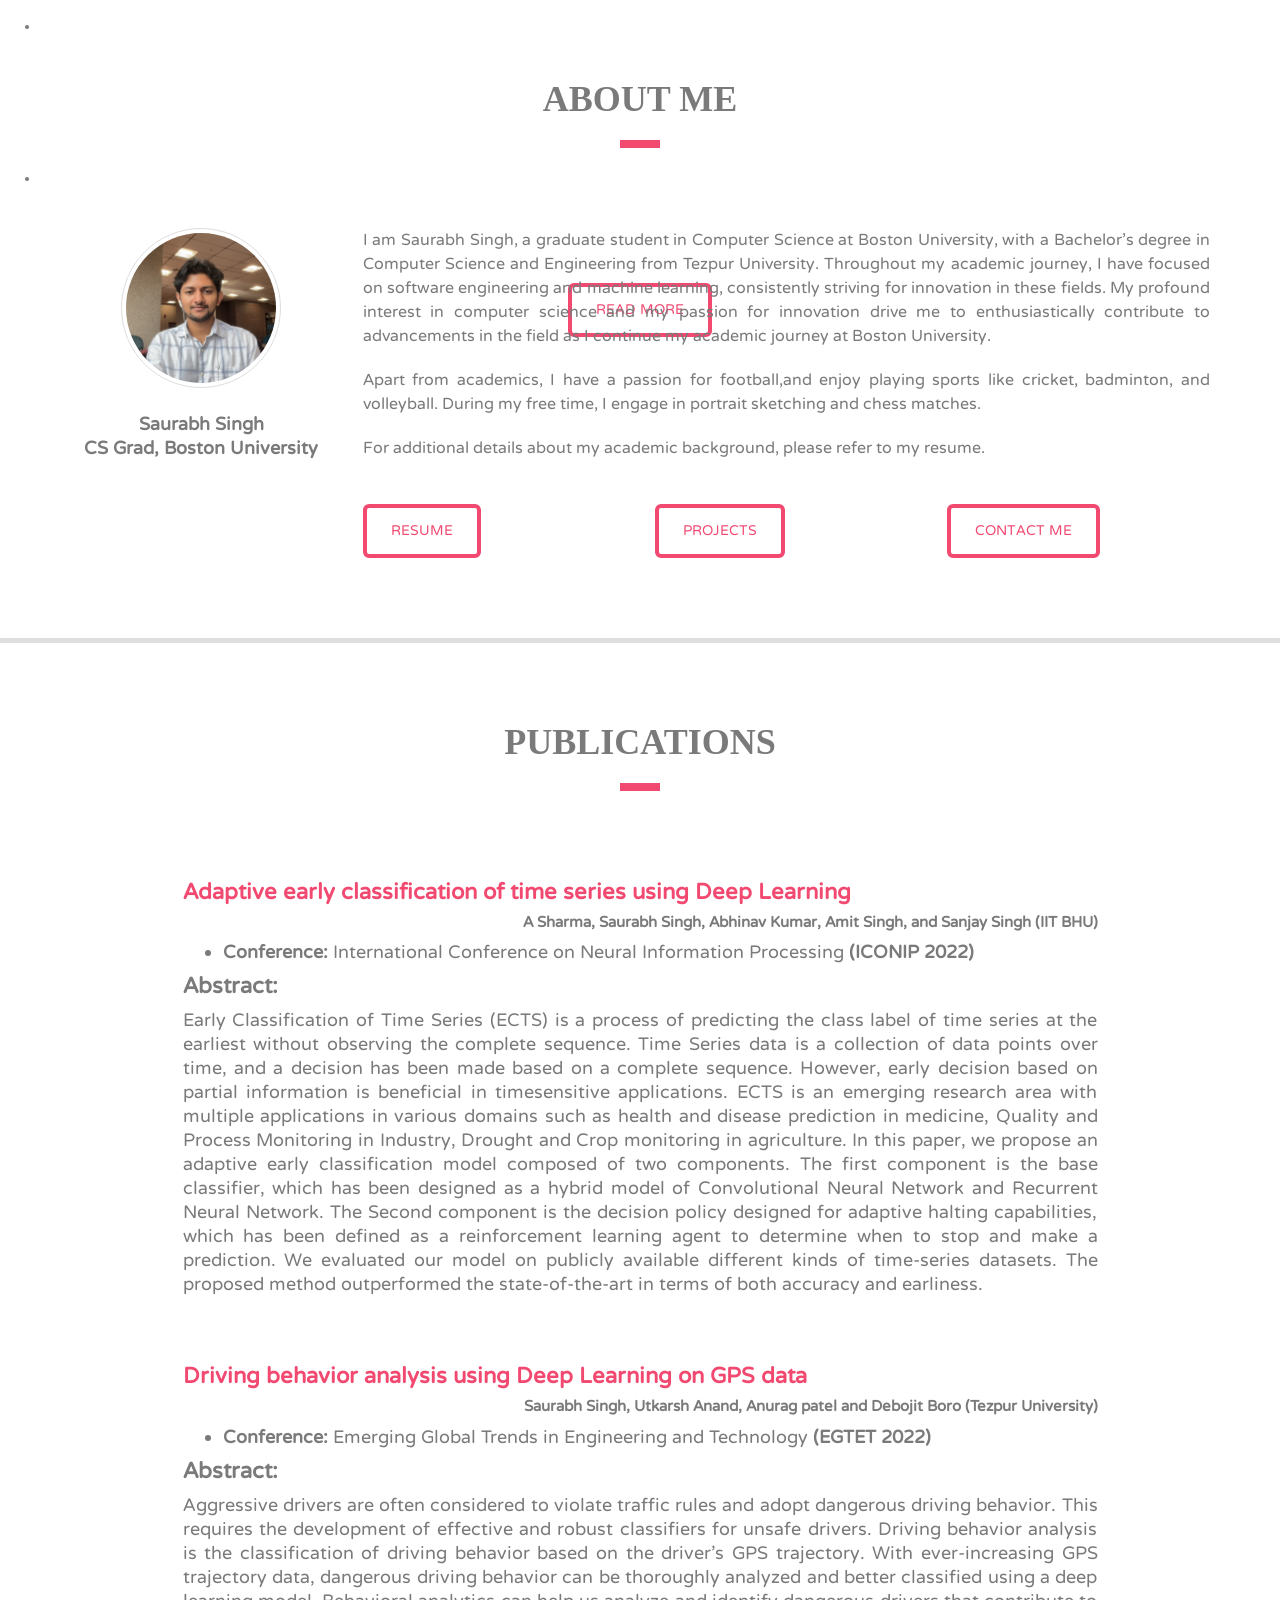
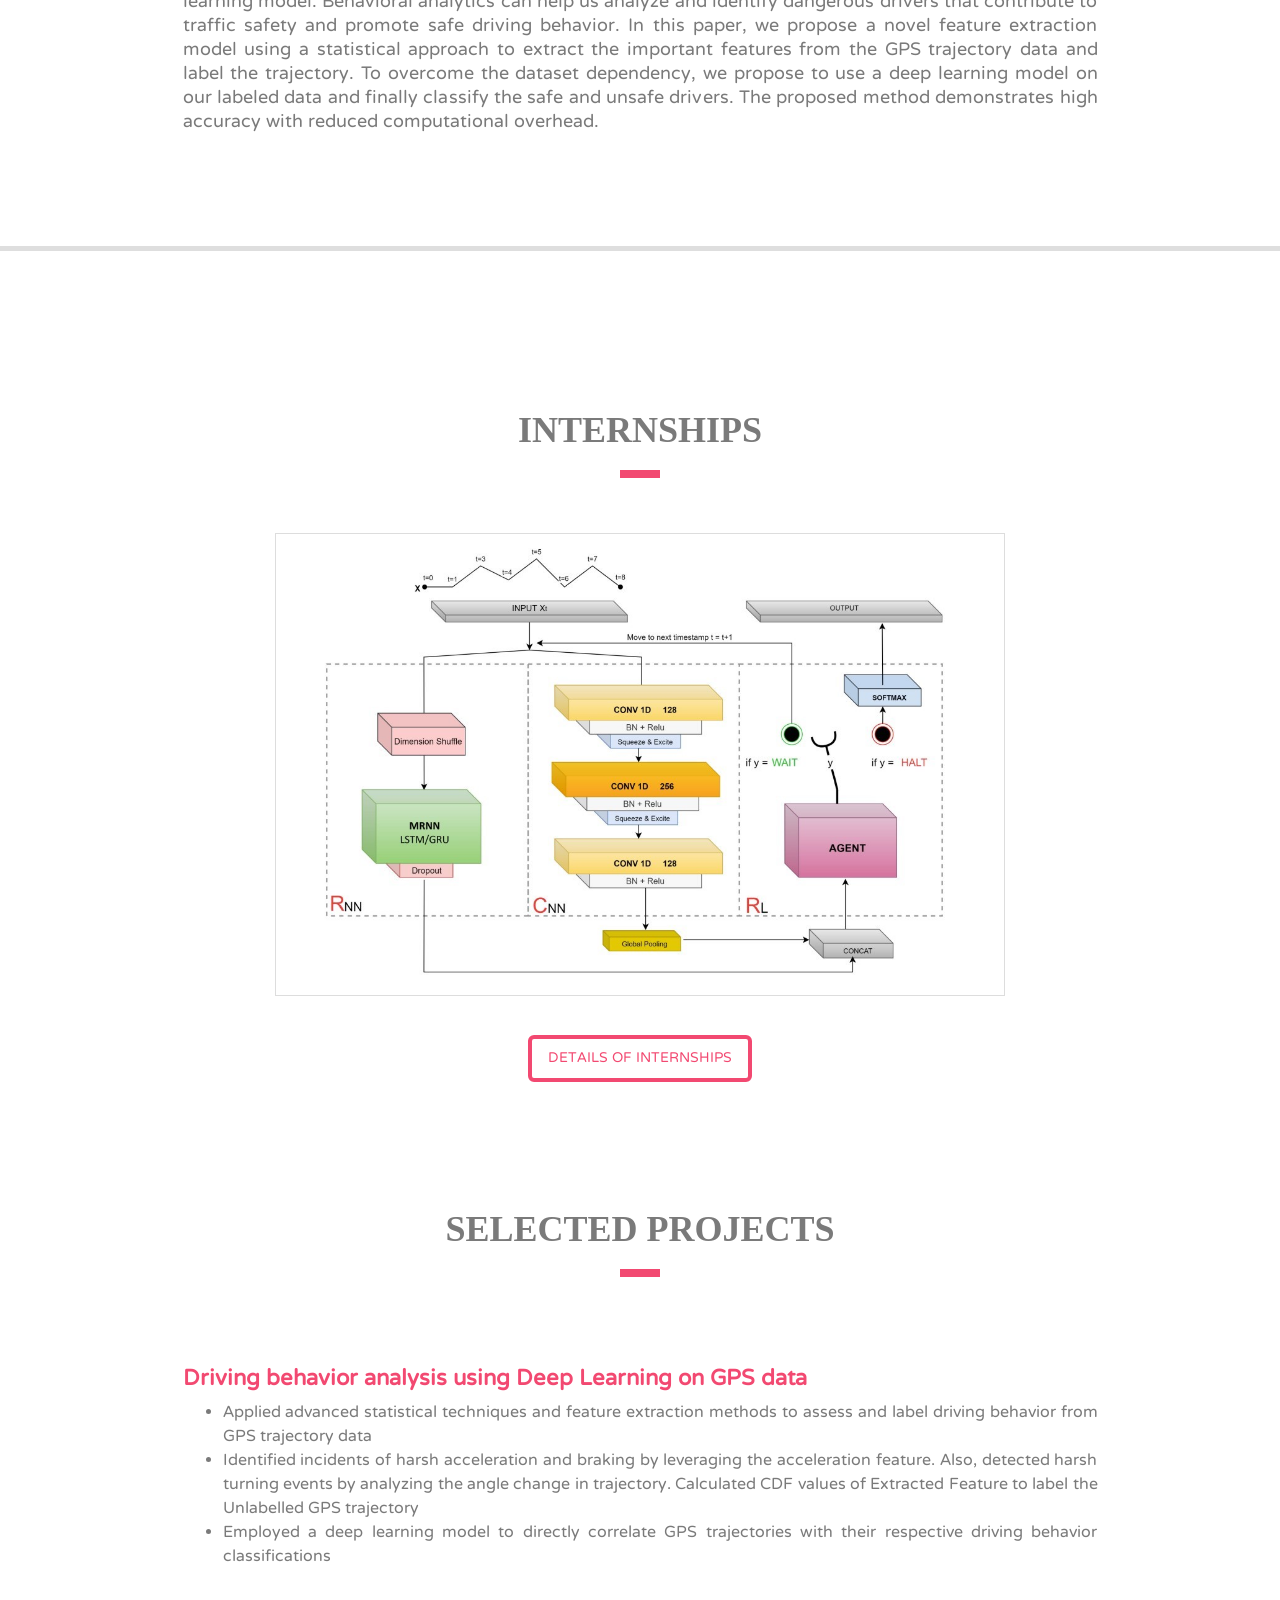
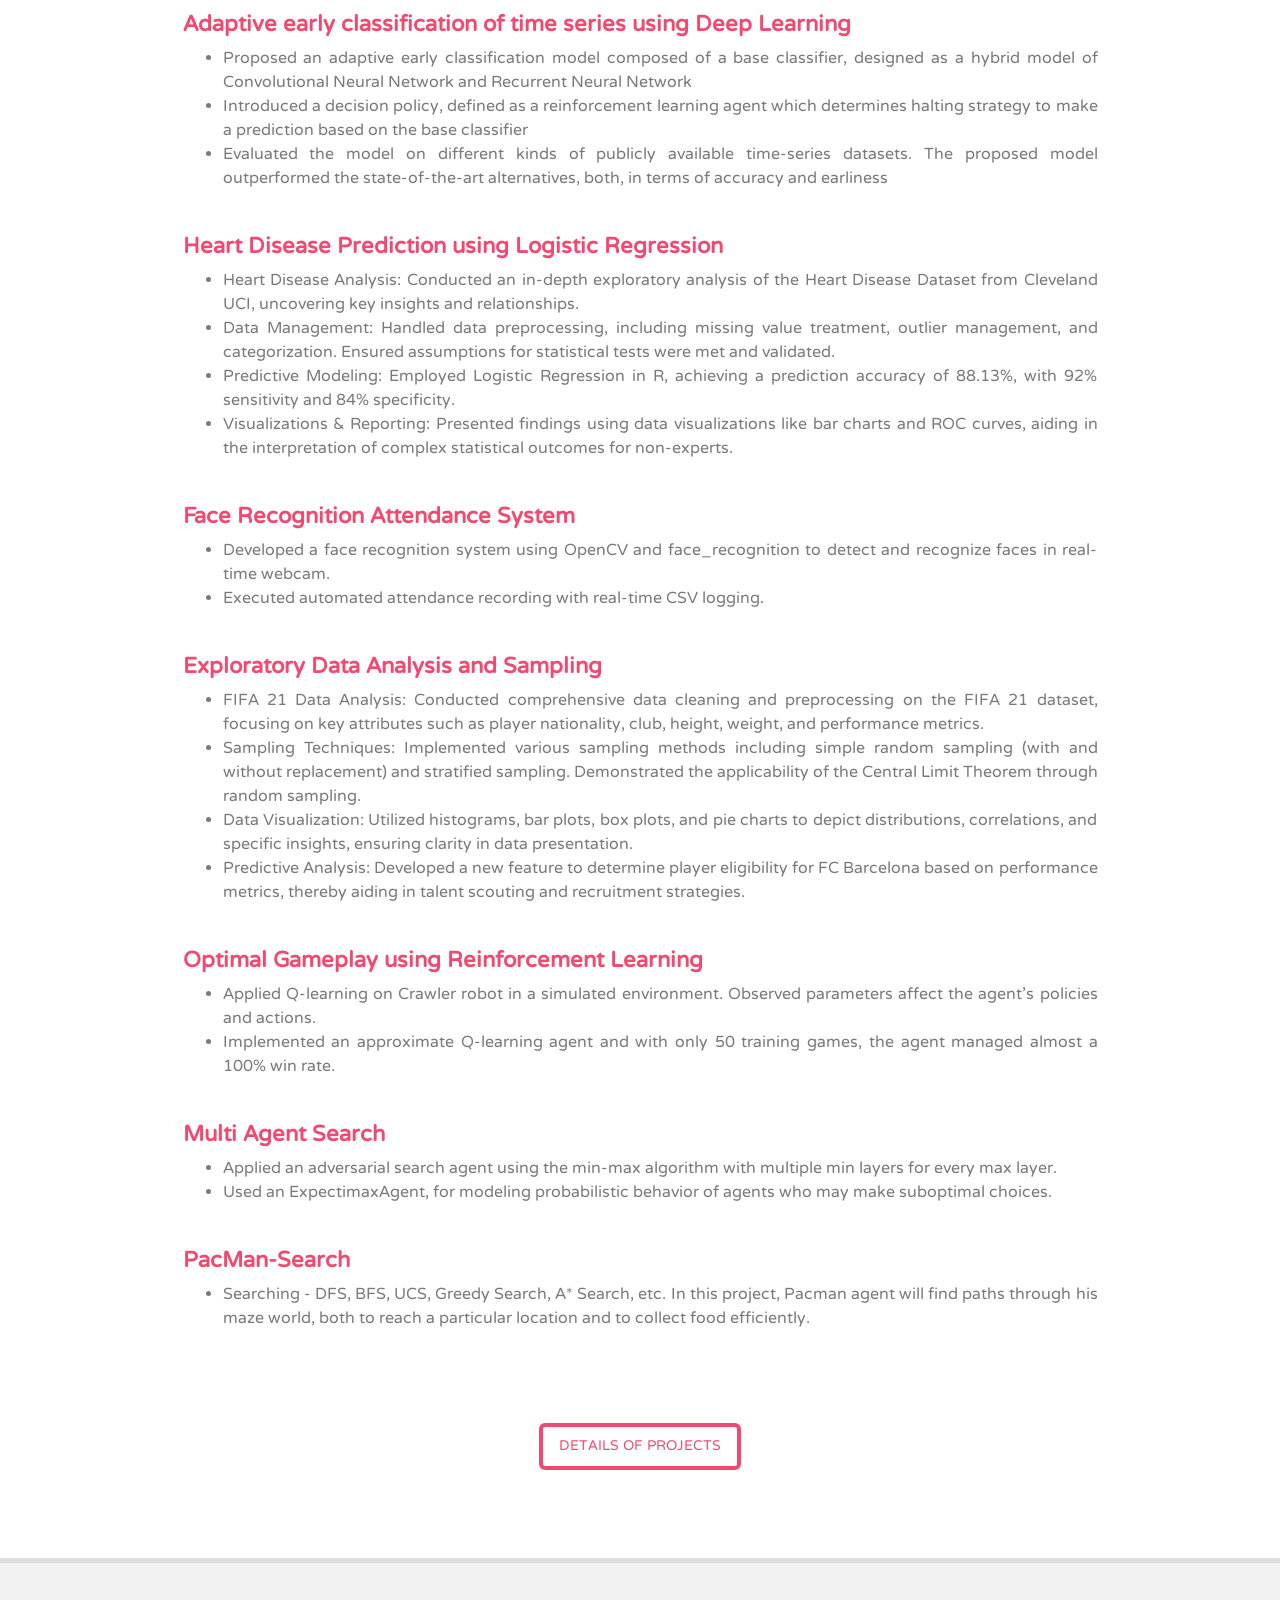
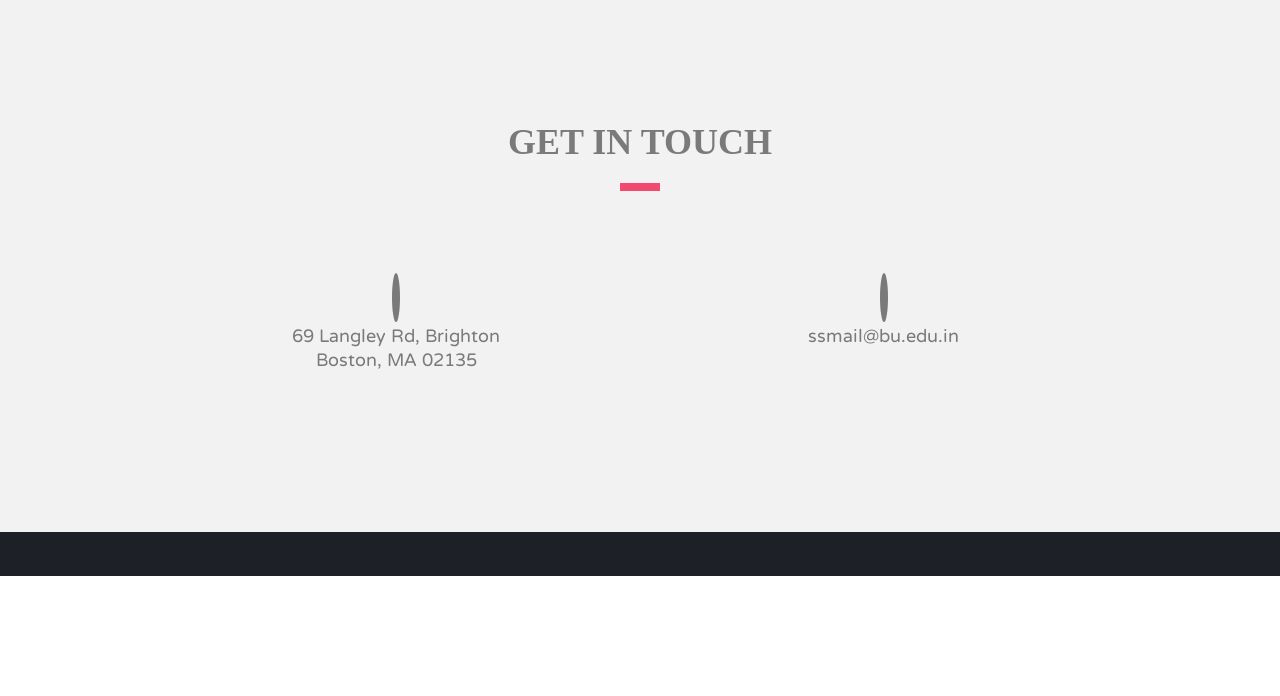
==== index.html @ cd45cd09 "Add files via upload" ====
<!-- Credits to OmahPSD. Thanks a lot! -->

<!DOCTYPE html>
<html lang="en">
  <head>
    <meta charset="utf-8">
    <meta name="viewport" content="width=device-width, initial-scale=1.0">
    <meta name="description" content="">
    <meta name="author" content="">
    
    <title>Saurabh - My Home Page</title>

    <!-- Bootstrap core CSS -->
    <link href="css/bootstrap.min.css" rel="stylesheet">

    <!-- Add custom CSS here -->
    
    <link href="css/style.css" rel="stylesheet">
    <link href="css/ekko-lightbox.css" rel="stylesheet">
    <link href="css/flexslider.css" rel="stylesheet">
    <link href="css/animate.min.css" rel="stylesheet">
    <link href="font-awesome/css/font-awesome.min.css" rel="stylesheet">
    <link href="css/bootstrap-theme.min.css" rel="stylesheet">
        <!--[if lt IE 9]>
        <script src="http://html5shiv.googlecode.com/svn/trunk/html5.js"></script>
        <![endif]-->
  </head>

  <body>
  <div id="boxWrapp">
    <div class="main-nav clearfix">
      <!-- navbar -->
    <nav class="navbar navbar-inverse" role="navigation">
        <div class="container-fluid">
        <!-- Brand and toggle get grouped for better mobile display -->
        <div class="navbar-header">
          <button type="button" class="navbar-toggle" data-toggle="collapse" data-target="#NavCol">
            <span class="sr-only">Toggle navigation</span>
            <span class="icon-bar"></span>
            <span class="icon-bar"></span>
            <span class="icon-bar"></span>
          </button>
          <a class="navbar-brand bg-primary" href="#about">Saurabh</a>
        </div>
        
        <!-- Collect the nav links, forms, and other content for toggling -->
        <div class="collapse navbar-collapse" id="NavCol">
         <ul class="nav navbar-nav navbar-right">
           
            <li class="current"><a href="#about" class="linear">Home</a></li>
            <li><a href="#aboutMore" class="linear">About</a></li>
            <li><a href="#Publications" class="linear">Publications</a></li>
            <li><a href="#Internships" class="linear">Internships</a></li>
            <li><a href="#Projects" class="linear">Projects</a></li>
            <li><a href="#contact" class="linear">Contact</a></li>
          </ul>
        
         
        </div><!-- /.navbar-collapse -->
        </div><!-- /.container-fluid -->
    </nav>
      
    </div>
    <!-- Full Page Image Header Area -->
    <div id="about" class="header">

    <div class="maskHeader"></div>
    <div class="main-caption">
            <!-- slider -->
    <div id="flex-head" class="flexslider">
        <ul class="slides">
            <li>
                <h1>Hi, I'm Saurabh</h1>    
                <h2>Welcome to My Home Page</h2>
            </li>
            <li>
                <h1>I'm a graduate student at Boston University</h1>
                <h2>Passionate about solving problems and learning new things in life</h2>
            </li>
            <li>
                <h1>Personal artistic expression</h1>
                <h2>Turning ideas into code in the most efficient way is my expression of art </h2>
            </li>
            <li>
                <h1>Explore my work</h1> 
                <h2>Read this page to know more about me</h2>   
            </li>
        </ul>
    </div> 
    <!-- end slider --> 
        <a href="#aboutMore" class="btn btnAbout btn-clear border-color color-primary btn-lg linear">READ MORE</a>
    </div><!--  end main caption -->
            
    </div>
    <!-- end header -->
    <!-- /Full Page Image Header Area -->

    
    <!-- content -->
    <div id="aboutMore" class="page">
      <div class="container">
        <div class="row">
          <div class="col-md-10  col-md-offset-1">
            <div class="build title-page">
                <h2 class="text-center">ABOUT ME</h2>   
                <div class="line-title bg-primary"></div>
            </div>
           </div><!-- end col -->
        </div><!-- end row -->
        
        <div class="row">
           <div class="col-md-12">
               <div class="build main-about">
                   <div class="row">
                       <div class="col-md-3">
                            <div class="main-avatar text-center">
                                <div class="avatar img-thumbnail img-circle">
                                <img src="img/pass_one.png" alt="avatar" />
                                </div>
                            </div>

                            <div class="text-center">
                                <br>
                                <span style="font-weight:bold">
                                    <p style="font-size:18px"> 
                                        Saurabh Singh <br>
                                        CS Grad, Boston University <br>
                                    </p>
                                </span>
                            </div>
                       </div>

                       <div class="col-md-9">
                            <div class="about-content">
                                    <p>
                                      I am Saurabh Singh, a graduate student in Computer Science at Boston University, with a Bachelor's degree
                                      in Computer Science and Engineering from Tezpur University. Throughout my academic journey, I have focused
                                      on software engineering and machine learning, consistently striving for innovation in these fields.
                                      My profound interest in computer science and my passion for innovation drive me to enthusiastically 
                                      contribute to advancements in the field as I continue my academic journey at Boston University.<br>
                                    </p>
                                    <p>
                                      Apart from academics, I have a passion for football,and enjoy playing sports like cricket, badminton, and volleyball. During my free time, I engage in portrait sketching and chess matches. 
                                    <p>
                                      For additional details about my academic background, please refer to my resume.
                                    </p>
                                    <br>

                                    <div class="row">
                                        <div class="col-md-4 col-md-offset-0">
                                            <a href="resources/cvCompact.pdf" class="btn btnAbout btn-clear btn-lg border-color color-primary linear">RESUME</a>  
                                        </div>
                                        <div class="col-md-4">
                                            <a href="#Projects" class="btn btnAbout btn-clear btn-lg border-color linear color-primary">PROJECTS</a>
                                        </div>
                                        <div class="col-md-4">
                                            <a href="#contact" class="btn btnAbout btn-clear btn-lg border-color linear color-primary">CONTACT ME</a>
                                        </div>
                                    </div><!--/row-->

                            </div>
                        </div>
                    </div>
                    
                    <div class="row">
        
                    </div><!-- end col -->  
                                        
                </div>
            </div><!-- end col -->
          
        </div><!-- end row -->
      </div>
      </div>
        
    <!-- Publications -->   

    <div id="Publications" class="page clearfix">
        <div class="container">
            <div class="row">
                <div class="col-md-10  col-md-offset-1">
                    <div class="build title-page">
                        <h2 class="text-center">PUBLICATIONS</h2>   
                            <div class="line-title bg-primary"></div>
                    </div>
                </div><!-- end col -->
            </div><!-- end row -->

            <br>
        </div>

        <div class="container">
           <div class="row panel-default">
            <div class="col-md-10  col-md-offset-1">
              <div class="panel-body">
                  <h4>
                    <strong><a href="https://doi.org/10.1007/978-3-031-30111-7_45">Adaptive early classification of time series using Deep Learning </a></strong>
                  </h4>
                  <div class="text-right">
                    <h6> <strong>A Sharma, Saurabh Singh, Abhinav Kumar,
                      Amit Singh, and Sanjay Singh (IIT BHU)</strong> </h6> 
                  </div>
                  <UL>
                    <LI> <strong><a href="https://doi.org/10.1007/978-3-031-30111-7_45"></a>Conference:</strong> International Conference on Neural Information Processing <strong>(ICONIP 2022) </strong>
                  </UL>  
                  <h4>
                    <strong>Abstract:</strong>
                  </h4>
                  <p class="desc"> Early Classification of Time Series (ECTS) is a process of
                    predicting the class label of time series at the earliest without observing
                    the complete sequence. Time Series data is a collection of data points
                    over time, and a decision has been made based on a complete sequence.
                    However, early decision based on partial information is beneficial in timesensitive applications. ECTS is an emerging research area with multiple
                    applications in various domains such as health and disease prediction
                    in medicine, Quality and Process Monitoring in Industry, Drought and
                    Crop monitoring in agriculture. In this paper, we propose an adaptive
                    early classification model composed of two components. The first component is the base classifier, which has been designed as a hybrid model
                    of Convolutional Neural Network and Recurrent Neural Network. The
                    Second component is the decision policy designed for adaptive halting
                    capabilities, which has been defined as a reinforcement learning agent to
                    determine when to stop and make a prediction. We evaluated our model
                    on publicly available different kinds of time-series datasets. The proposed
                    method outperformed the state-of-the-art in terms of both accuracy and
                    earliness.</p>
                  <br>


                  <br>

                  <h4>
                    <strong><a href="resources/GPS.pdf">Driving behavior analysis using Deep Learning on GPS data</a></strong>
                  </h4>
                  <div class="text-right">
                    <h6> <strong> Saurabh Singh, Utkarsh Anand, Anurag patel and Debojit Boro (Tezpur University)</strong> </h6> 
                  </div>
                  <UL>
                    <LI> <strong>Conference: </strong>Emerging Global Trends in Engineering and Technology <strong>(EGTET 2022)</strong> </strong>
                  </UL>     
                  <h4>
                    <strong>Abstract:</strong>
                  </h4>
                  <p class="desc">Aggressive drivers are often considered to violate traffic rules
                    and adopt dangerous driving behavior. This requires the development of
                    effective and robust classifiers for unsafe drivers. Driving behavior analysis is the classification of driving behavior based on the driver’s GPS
                    trajectory. With ever-increasing GPS trajectory data, dangerous driving
                    behavior can be thoroughly analyzed and better classified using a deep
                    learning model. Behavioral analytics can help us analyze and identify
                    dangerous drivers that contribute to traffic safety and promote safe driving behavior. In this paper, we propose a novel feature extraction model
                    using a statistical approach to extract the important features from the
                    GPS trajectory data and label the trajectory. To overcome the dataset
                    dependency, we propose to use a deep learning model on our labeled data
                    and finally classify the safe and unsafe drivers. The proposed method
                    demonstrates high accuracy with reduced computational overhead.</p>
                  <br>                
                  
              </div>
            </div>
          </div>
        </div>
        
        <br>

    </div><!--end container-->

    <!-- Internships -->
    <div id="Internships" class="page clearfix">
        <div class="container">
            <div class="row">
                <div class="col-md-10  col-md-offset-1">
                    <div class="build title-page">
                        <h2 class="text-center">INTERNSHIPS</h2>    
                            <div class="line-title bg-primary"></div>
                    </div>
                </div><!-- end col -->
            </div><!-- end row -->
        
                <div class="col-md-12">
                <div class="folio-content clearfix">
                <div class="row">
                    
                    <div class="col-md-8 col-md-offset-2 box">
                    <div class="folio-img">
                        <div class="portfolio-item ">
                            <div class="thumbnail">
                                <div class="thumb-img">
                              
                                    <div class="link-attr">
                                        <a href="img/portfolio/ubc.jpg" data-gallery="global-gallery" data-parent="" data-toggle="lightbox" data-title="RCRL model (RNN, CNN and RL combined)" class="link-search animated linear">
                                            <i class="fa fa-search"></i></a>
                                        <a href="https://doi.org/10.1007/978-3-031-30111-7_45" class="link-chain animated linear"><i class="fa  fa-chain"></i></a>
                                    </div>
                                    
                                    <img class="linear img-portfolio img-responsive" src="img/portfolio/ubc.jpg" alt="RCRL model (RNN, CNN and RL combined)">
                                                       
                                    <div class="folio-caption">
                                        <i class="fa fa-caret-up"></i>
                                       <p>IIT BHU Research Internship</p>
                                    </div>
                                
                                </div>
                            </div>
                        </div>
                    </div>
                </div>
                </div>
                </div><!-- end col -->
            <br>
        </div>

        <br><br>

        <div class="row">
            <div class="col-md-4 col-md-offset-4">
                <center><a href="resources/Internship.pdf"  class="btn btn-clear btn-lg border-color linear hire">DETAILS OF INTERNSHIPS</a></center>   
            </div><!--/col-md-4-->
        </div><!--/row-->
        <br><br>

    </div><!--end container-->


    <!-- Selected Projects -->   

    <div id="Projects" class="page clearfix">
        <div class="container">
            <div class="row">
                <div class="col-md-10  col-md-offset-1">
                    <div class="build title-page">
                        <h2 class="text-center">SELECTED PROJECTS</h2>  
                            <div class="line-title bg-primary"></div>
                    </div>
                </div><!-- end col -->
            </div><!-- end row -->

            <br>
        </div>

        <div class="container">
           <div class="row panel-default">
            <div class="col-md-10  col-md-offset-1">
              <div class="panel-body ">
                  <h4>
                    <strong><a href="https://link.springer.com/book/9789819943616">Driving behavior analysis using Deep Learning on GPS data</a></strong>
                  </h4>
                  <div class="about-content">
                      <UL>
                        <LI> Applied advanced statistical techniques and feature extraction methods to assess and label driving behavior from GPS trajectory data
                        <LI> Identified incidents of harsh acceleration and braking by leveraging the acceleration feature. Also, detected harsh turning events by analyzing the angle change in trajectory.
                          Calculated CDF values of Extracted Feature to label the Unlabelled GPS trajectory
                        <LI> Employed a deep learning model to directly correlate GPS trajectories with their respective driving behavior classifications
                      </UL>
                  </div>
                  <br>

                  <h4>
                    <strong><a href="https://scholar.google.com/citations?view_op=view_citation&hl=en&user=YWUlZ9QAAAAJ&citation_for_view=YWUlZ9QAAAAJ:u5HHmVD_uO8C">Adaptive early classification of time series using Deep Learning</a></strong>
                  </h4>
                  <div class="about-content">
                    <UL>
                      <LI> Proposed an adaptive early classification model composed of a base classifier, designed as a hybrid model of
                        Convolutional Neural Network and Recurrent Neural Network
                      <LI> Introduced a decision policy, defined as a reinforcement learning agent which determines halting strategy to make a
                        prediction based on the base classifier
                      <LI> Evaluated the model on different kinds of publicly available time-series datasets. The proposed model outperformed the
                        state-of-the-art alternatives, both, in terms of accuracy and earliness
                    </UL>
                  </div>
                  <br>

                  <h4>
                    <strong><a href="https://github.com/Saurabh-Singh-55/Heart-Disease-prediction-using-Statistical-analysis">Heart Disease Prediction using Logistic Regression</a></strong>
                  </h4>
                  <div class="about-content">
                      <UL>
                        <LI> Heart Disease Analysis: Conducted an in-depth exploratory analysis of the Heart Disease Dataset from Cleveland UCI, uncovering key insights and relationships.
                        <LI> Data Management: Handled data preprocessing, including missing value treatment, outlier management, and categorization. Ensured assumptions for statistical tests were met and validated.
                        <LI> Predictive Modeling: Employed Logistic Regression in R, achieving a prediction accuracy of 88.13%, with 92% sensitivity and 84% specificity.
                        <LI>  Visualizations & Reporting: Presented findings using data visualizations like bar charts and ROC curves, aiding in the interpretation of complex statistical outcomes for non-experts.
                      </UL>
                  </div>
                  <br>

                  <h4>
                    <strong><a href="https://github.com/Saurabh-Singh-55/Live_Attendance_using_Face_Recognition">Face Recognition Attendance System</a></strong>
                  </h4>
                  <div class="about-content">
                      <UL>
                        <LI> Developed a face recognition system using OpenCV and face_recognition to detect and recognize faces in real-time webcam.
                        <LI> Executed automated attendance recording with real-time CSV logging.
                          
                      </UL>
                  </div>
                  <br>

                  <h4>
                    <strong><a href="https://github.com/Saurabh-Singh-55/Data-Cleaning-and-Analysis">Exploratory Data Analysis and Sampling</a></strong>
                  </h4>
                  <div class="about-content">
                      <UL>
                        <LI> FIFA 21 Data Analysis: Conducted comprehensive data cleaning and preprocessing on the FIFA 21 dataset, focusing on key attributes such as player nationality, club, height, weight, and performance metrics.
                        <LI> Sampling Techniques: Implemented various sampling methods including simple random sampling (with and without replacement) and stratified sampling. Demonstrated the applicability of the Central Limit Theorem through random sampling.
                        <LI> Data Visualization: Utilized histograms, bar plots, box plots, and pie charts to depict distributions, correlations, and specific insights, ensuring clarity in data presentation.
                        <LI> Predictive Analysis: Developed a new feature to determine player eligibility for FC Barcelona based on performance metrics, thereby aiding in talent scouting and recruitment strategies.
                        
                          </UL>
                  </div>
                  <br>

                  <h4>
                    <strong><a href="https://github.com/Saurabh-Singh-55/Reinforcement-Learning-AI-in-Game-Playing">Optimal Gameplay using Reinforcement Learning</a></strong>
                </h4>
                <div class="about-content">
                    <ul>
                        <li>Applied Q-learning on Crawler robot in a simulated environment. Observed parameters affect the agent’s policies and actions.</li>
                        <li>Implemented an approximate Q-learning agent and with only 50 training games, the agent managed almost a 100% win rate.</li>
                    </ul>
                </div>
                <br>
                
                <h4>
                    <strong><a href="https://github.com/Saurabh-Singh-55/Pacman-Multi-Agent-Search">Multi Agent Search</a></strong>
                </h4>
                <div class="about-content">
                    <ul>
                        <li>Applied an adversarial search agent using the min-max algorithm with multiple min layers for every max layer.</li>
                        <li>Used an ExpectimaxAgent, for modeling probabilistic behavior of agents who may make suboptimal choices.</li>
                    </ul>
                </div>
                <br>
                
                <h4>
                    <strong><a href="https://github.com/Saurabh-Singh-55/PacMan-Search">PacMan-Search</a></strong>
                </h4>
                <div class="about-content">
                  <ul>
                    <li>Searching - DFS, BFS, UCS, Greedy Search, A* Search, etc. In this project, Pacman agent will find paths through his maze world, both to reach a particular location and to collect food efficiently.</p>
                  </ul>
                </div>
                <br>
                
              
              </div>
            </div>
          </div>
        </div>
        
        <br>

        <div class="row">
            <div class="col-md-4 col-md-offset-4">
                <center><a href="https://github.com/Saurabh-Singh-55" class="btn btn-clear btn-lg border-color linear hire">DETAILS OF PROJECTS</a></center>   
            </div><!--/col-md-4-->
        </div><!--/row-->
        <br><br>

    </div><!--end container-->



    <!--contact-->
    <div id="contact" class="page page-bgcolor">
        <div class="container">
        <div class="row">
          <div class="col-md-10  col-md-offset-1">
            <div class="build title-page">
                <h2 class="text-center">GET IN TOUCH</h2>   
                <div class="line-title bg-primary"></div>
            </div>
           </div><!-- end col -->
        </div><!-- end row -->
        <div class="row">
            <div class="col-md-7 ">
                <div class="build contact clearfix text-center">
                    <span class="fa fa-map-marker"></span>
                        <p>69 Langley Rd, Brighton <br />Boston, MA 02135<p>
                </div>          
            </div><!-- end col -->      
            <div class="col-md-3 ">
                <div class="build contact clearfix text-center">
                    <span class="fa fa-envelope"></span>
                    <p>ssmail@bu.edu.in</p>
                </div>
            </div>
        </div><!-- end row -->
    
      </div><!-- end container -->
    </div>
    <!--contact-->
    
    <!-- Footer -->
    <footer class="bg-black">
      <div class="container">
        <div class="row">
            <div class="col-md-7 text-right">
        
            <ul class="list-inline">
            <li><a href="https://www.instagram.com/_._yaduvanshi_._/" class="socIcon color-primary linear"><i class="fa fa-instagram fa-2x"></i></a></li>
            <li><a href="https://github.com/Saurabh-Singh-55" class="socIcon color-primary linear"><i class="fa fa-github fa-2x"></i></a></li>
            <li><a href="https://www.linkedin.com/in/saurabh-sks/" class="socIcon color-primary linear"><i class="fa fa-linkedin fa-2x"></i></a></li>
            </ul>
        
            </div>
        </div>
      </div>
    </footer>
    <!-- /Footer -->

    <!-- JavaScript -->
    <script src="js/jquery-1.10.2.js"></script>
    <script src="js/bootstrap.js"></script>
    <script src="js/jquery.sticky.js" ></script>
     <script src="js/jquery.nav.js"></script>
    <script src="js/jquery.scrollTo.js" ></script>
    <script src="js/jquery.flexslider.js" ></script>
   <script type="text/javascript" src="js/ekko-lightbox.js"></script>
   <script src="js/jquery.easing.1.3.js" ></script>
   <script src="js/jquery.shuffle.js" ></script>
    <script src="js/script.js"></script>

    <!-- Custom JavaScript for the Side Menu and Smooth Scrolling -->

    <script>
      (function(i,s,o,g,r,a,m){i['GoogleAnalyticsObject']=r;i[r]=i[r]||function(){
      (i[r].q=i[r].q||[]).push(arguments)},i[r].l=1*new Date();a=s.createElement(o),
      m=s.getElementsByTagName(o)[0];a.async=1;a.src=g;m.parentNode.insertBefore(a,m)
      })(window,document,'script','//www.google-analytics.com/analytics.js','ga');

      ga('create', 'UA-72535905-1', 'auto');
      ga('send', 'pageview');
    </script>

  </div>
  </body>

</html>
---- css/style.css ----
/* Global Styles */
@font-face {
	font-family: 'VerelaRound';
	src: url('VarelaRound-Regular.eot'); /* IE9 Compat Modes */
	src: url('VarelaRound-Regular.eot?#iefix') format('embedded-opentype'), /* IE6-IE8 */
	   
	     url('VarelaRound-Regular.ttf')  format('truetype'), /* Safari, Android, iOS */
	     url('VarelaRound-Regular.svg#svgFontName') format('svg'); /* Legacy iOS */
}
@font-face {
	font-family: 'Lato';
	src: url('Lato-Bold.ttf'); /* IE9 Compat Modes */
}

html,
body {
  height: 100%;
  width: 100%;
  color:#7a7a7a;
  line-height:24px;
}
h1, .h1, h2, .h2, h3, .h3 {
margin-top: 0px;
margin-bottom: 0;
padding: 20px 0
}
p, a{
font-family: 'VerelaRound';
}
p.desc {
text-align: justify;
}
img{
max-width:100%;
}
#boxWrapp{
width:100%;
margin:0 auto;
padding:0;
overflow:hidden;
}
.build{
padding:40px 0;
margin:0;
}

.build ul{
padding:0;
margin:0;
list-style:none;
position:relative;
}
.btn-clear{
border:4px solid;
}
.btn{
font-size:14px;
}
/*on scroll show*/

/* =============================== Panel (List) ================================ */

.left {
  float: left;
  font-size: 22px;
}
.right {
  float: right;
  text-align: right;
  font-size: 22px;
}

.panel-default h4 {
  line-height: 24px;
  font-size: 22px;
}
.panel-default h5 {
  text-align: left;
  line-height: 30px;
  font-size: 18px;
}
.panel-default h6 {
  font-size: 15px;
}
.panel{
  border-style: none;
}
.panel-body {
  font-size: 18px;
  padding-top: -10px;
  font-family: 'VerelaRound';
}


/* =============================== header ===================================== */
.header{
background: url(../img/bghead.jpg) no-repeat center fixed;
    -webkit-background-size: cover;
-moz-background-size: cover;
-o-background-size: cover;
background-size: cover;
filter: progid:DXImageTransform.Microsoft.AlphaImageLoader(src='.myBackground.jpg', sizingMethod='scale');
-ms-filter: "progid:DXImageTransform.Microsoft.AlphaImageLoader(src='myBackground.jpg', sizingMethod='scale')";
}

.projheader{
background: url(../img/pjhead.jpg) no-repeat center fixed;
    -webkit-background-size: cover;
-moz-background-size: cover;
-o-background-size: cover;
background-size: cover;
filter: progid:DXImageTransform.Microsoft.AlphaImageLoader(src='.myBackground.jpg', sizingMethod='scale');
-ms-filter: "progid:DXImageTransform.Microsoft.AlphaImageLoader(src='myBackground.jpg', sizingMethod='scale')";
}

/* slider */

.maskHeader{
position:absolute;
top:0;
left:0;
width:100%;
height:100%;
background: url(../img/pattern.png);
}

#flex-head h1{
font-family: 'Lato';
font-weight:700;
font-size:60px;
margin:0;
padding:10px 0;
color:#fff;
}
#flex-head {
margin: 0 0 0;
background: transparent;
border: none;
position: relative;
-webkit-border-radius: 0px;
-moz-border-radius: 0px;
-o-border-radius: 0px;
border-radius: 0px;
-webkit-box-shadow: none;
-moz-box-shadow: none;
-o-box-shadow: none;
box-shadow:none;
zoom: 1;
}
#flex-head h2{
font-family: 'VerelaRound';
font-size:24px;
margin:0;
padding:0 0 40px 0;
color:#fff;
}
#flex-head .slides > li{
position:relative;
}
#flex-head .flex-control-nav, #flex-head .flex-direction-nav{
display:none;
}

.main-caption{
width:100%;
position:absolute;
top:50%;
left:0;
transform: translate(0, -50%); 
-webkit-transform: translate(0, -50%); 
-moz-transform: translate(0, -50%); 
-ms-transform: translate(0, -50%); 
-o-transform: translate(0, -50%); 
text-align:center;
}

.btnAbout{
color:#fff;
font-size:14px;
}
.btnAbout:hover{
 color:#fff;   
}
.main-caption .btn-clear{
padding:14px 24px;
}

.main-caption .btn-clear:hover{
border-color:#fff;
}

/* ==============================================================  Menu ======================================================= */
.main-nav{
position:fixed;
top:0;
display:none;
width: 100%;
min-height: 54px;
z-index:99;
}

.navbar {
border-radius: 0px;
min-height: 54px;
margin-bottom: 0px;
width: 100%;
z-index:99;
border:none;
}
a.navbar-brand {
float: left;
height: inherit;
padding: 3px 15px;
font-size: 18px;
line-height: 48px;
color:#fff;
}
.navbar-inverse .navbar-brand {
color:#fff;
}
.navbar-nav > li > a {
padding-top: 16px;
padding-bottom: 13px;
border-bottom:5px solid transparent;
font-size:14px;
text-transform:uppercase;
}

.navbar-inverse .navbar-nav > li > a {
color: #fff;
}
.navbar-inverse .navbar-nav > li.current > a {
text-decoration:none;
}
.navbar-nav > li.current > a, .navbar-inverse .navbar-nav > li > a:hover{
background:rgba(255,255,255,0.1);
}

/* ========================================= title page ==================================== */

.title-page{
color:#7a7a7a;
}
.title-page h2{
position: relative;
margin: 0 ;
z-index: 77;
padding: 0 0 20px 0;
font-size:36px;
font-weight:600;
font-family:'Lato';
}
.line-title{
width: 40px;
height: 8px;
margin: 0 auto;
}

/* Full Page Image Header Area */

.header {
  position: relative; 
}

.projheader {
  position: relative;
 
}


.linear{
 transition:all 200ms linear;   
 -webkit-transition:all 200ms linear;   
 -moz-transition:all 200ms linear;   
 -ms-transition:all 200ms linear;   
 -o-transition:all 200ms linear;   
}
/* Intro */

.page{
  padding: 40px 0;
  position:relative;
  border-bottom:5px solid #dedede;
}
.page:last-of-type{
border-bottom:none;
padding:120px 0;
}
.page-bgcolor{
background:#f2f2f2;
}
/* ================================================= about us ================================================== */

.about-content p{
font-size:16px;
padding-bottom:20px;
margin:0;
text-align: justify;
text-justify: inter-word;
}
.about-content ul li{
font-size:16px;
text-align: justify;
text-justify: inter-word;
font-family: 'VerelaRound';
}
.avatar{
 max-width:160px;   
}
.avatar img{
    border-radius: 50%;
    -webkit-border-radius: 50%;
    -moz-border-radius: 50%;
    -ms-border-radius: 50%;
    -o-border-radius: 50%;
}
.main-about img{
margin-right:20px;
}
.main-about .btn-clear{
padding: 14px 24px;
}
.main-about .btn-clear:hover{
color:#fff;
}
	/*==================progress========================*/
.progress {
height:9px;
background-color: #dadfe1;
border-radius: 0px;
-webkit-box-shadow: none;
box-shadow: none;
clear: both;
margin: 6px 0 16px 0;
overflow: inherit;
}
.progress-bar{
position:relative;
 transition:all 200ms linear !important;   
 -webkit-transition:all 200ms linear !important;   
 -moz-transition:all 200ms linear !important;   
 -ms-transition:all 200ms linear !important;   
 -o-transition:all 200ms linear !important;   
}
.wrapp-progress{
position:relative;  
padding-top: 24px;
}
.wrapp-progress p{
font-size:14px;
font-family: 'Lato', sans-serif;  
color:#444444;  
font-weight:bold;
margin:0;
padding:0;
line-height:24px;
position:absolute;
left:0;
top: 0px;
}

.precent-value{
 color:#fff;  
font-size:12px;
line-height:24px;
position:absolute;
right: -25px;
top: -30px;
height: 24px;
width: 50px;
background: #1d1d1d;
border-radius: 3px;
font-family: 'VerelaRound';
}
.progress-bar i{
font-size:24px;
color:#1d1d1d;
position:absolute;
right: -7px;
top: -16px;
}
.progress {
clear: both;
}

/* ============================================== Portfolio ================================================================= */
ul#filterOptions{
margin: 0;
padding: 40px 0 0 0;
list-style: none;
display: table; 
}

ul#filterOptions li{
 float:left;
margin-right: -1px;
}
ul#filterOptions li span{
padding: 10px 12px;
display: block;  
color:#c4c4c4;  
padding:0 10px;
font-family: 'VerelaRound';
}
ul#filterOptions li a{
color:#c4c4c4;  
font-size:18px;
padding:0;
}
ul#filterOptions li.cur a:hover{
 color:#1d2127;   
}
ul#filterOptions li a:hover{
 text-decoration:none;  
}
.folio-content{
height:auto;
}
ul.container_folio{
overflow:hidden;

}
ul.container_folio li.box{
overflow:hidden;
height:auto;
display:block;
}
.box img{
max-width:100%
}
.portfolio-item .thumbnail{
margin:0;
position:relative;
}

.linear{
 transition:all 200ms linear;   
 -webkit-transition:all 200ms linear;   
 -moz-transition:all 200ms linear;   
 -ms-transition:all 200ms linear;   
 -o-transition:all 200ms linear;   
}
.thumb-img{
 position:relative;  
overflow:hidden;
background:#000;
}
.thumb-img img{
display:block;

-webkit-transform: scale(1,1);
    -webkit-transition-timing-function: ease-out;
    -webkit-transition-duration: 250ms;
    -moz-transform: scale(1,1);
    -moz-transition-timing-function: ease-out;
    -moz-transition-duration: 250ms;  
}
.thumb-img:hover img, .link-attr:hover .thumb-img > img{
 -webkit-transform: scale(1.05,1.07);
    -webkit-transition-timing-function: ease-out;
    -webkit-transition-duration: 250ms;
    -moz-transform: scale(1.05,1.07);
    -moz-transition-timing-function: ease-out;
    -moz-transition-duration: 250ms;   
}
.thumb-img:hover img{
 opacity:0.7;   
}
.folio-img{
padding:15px 0;
}
.folio-caption{
 position:absolute;
 bottom:-58px;
 left:0;
background:#fff;
width:100%;
max-height:48px;
}
.folio-caption p{
 color:#1d2127;
 padding:15px;
 margin:0;
text-align:center;
font-size:15px;
}
.folio-caption i{
position: absolute;
top: -9px;
left: 50%;
font-size: 32px;
line-height: 9px;
margin-left: -9px;
color: #fff;
}
.portfolio-item {
  margin: 0;
  padding:0 0;
}
.main-folio{
 margin:0 auto;
 width:100%;
padding:40px 0;
position:relative;
overflow:hidden;
}
.container_folio{
margin:0 0 0 0;
padding:0 0 40px 0;
list-style:none;
width:100%;
clear:both;
position: relative;
overflow: hidden;
}

.col-md-12{
 clear:both;
}
.img-portfolio {
  margin: 0;
}

div.link{
visibility:hidden;
position:absolute;
top:0;
color:#fff;
font-size:14px;
}

.thumbnail {
border-radius: 0px;
}
.link-attr{
width:60%;
position:absolute;
top:50%;
left:50%;
transform: translate(-50%, -50%); 
-webkit-transform: translate(-50%, -50%); 
-moz-transform: translate(-50%, -50%); 
-ms-transform: translate(-50%, -50%); 
-o-transform: translate(-50%, -50%); 
text-align:center;
z-index: 88;

}
.link-attr a{

border:3px solid #fff;
-webkit-border-radius: 100%;
-moz-border-radius: 100%;
-o-border-radius: 100%;
border-radius: 100%;
width: 48px;
height: 48px;
background: transparent;
padding: 10px 12px;
color:#fff;
animation-duration: 750ms;
  -webkit-animation-duration: 750ms;
  -moz-animation-duration: 750ms;
  -ms-animation-duration: 750ms;
  -o-animation-duration: 750ms;
        animation-iteration-count: backwards;   
        -webkit-animation-iteration-count: backwards;   
        -moz-animation-iteration-count: backwards;   
        -ms-animation-iteration-count: backwards;   
        -o-animation-iteration-count: backwards;   
			-webkit-animation-delay: 500ms;
			-moz-animation-delay: 500ms;
			-ms-animation-delay: 500ms;
			-o-animation-delay: 500ms;
display:none;
}
.link-search{
position:absolute;
left:50%;
top:-24px;
margin-left:-55px;
}
.link-chain{
position:absolute;
right:50%;
top:-24px;
margin-right:-55px;
}
.link-attr a i{
font-size:21px;

}
/*=================contact====================*/
.main-contact{
 padding: 40px 0;
}


.contact-info p span{
width:24px;
height:24px;
text-align:center;
}
.contact-info .fa{
font-size:18px;
vertical-align:middle;
margin-right:20px;
}

.contact p{
font-size:18px;
margin:0;
padding:0 0 0 0;
}
.contact span{
border-radius: 100%;
-webkit-border-radius: 100%;
-moz-border-radius: 100%;
-ms-border-radius: 100%;
-o-border-radius: 100%;
border: 4px solid #7a7a7a;
width: 60px;
height: 60px;
text-align: center;
font-size: 36px;
line-height: 53px;
margin-bottom:20px;
}
.contact p a{
color:#7a7a7a;
}
.contact p a:hover{
text-decoration:none;
}
/* Footer */

footer {
color: #ffffff;
padding:10px 0;
}
.cp-right P{
margin:0;
padding:10px 0;
}
.cp-right P a{
 text-decoration:none;
}
.cp-right P a:hover{
color:#fff;
}
.top-scroll {
  margin: 0;
  padding:0;
}

.top-scroll a {
  text-decoration: none;
  color: inherit;
  display:block;
  font-size:92px;
  line-height:48px;
}
.top-scroll a:hover{
color:#fff;
}
i.scroll {
color: #fff;
position: absolute;
top: -15px;
left:50%;
margin-left: -28px;
}

i.scroll:hover {
color:#fff;
}


/* ========================================== Footer ======================================================= */
.list-inline{
text-align:right;
margin:0;
}
.list-inline > li {
display: inline-block;
padding-right: 10px;
padding-left: 10px;
}
.list-inline > li a i{
 vertical-align:middle;
 line-height: 41px;

}
.socIcon{
display:block;
color:#fff;
animation-duration: 750ms;
  -webkit-animation-duration: 750ms;
  -moz-animation-duration: 750ms;
  -ms-animation-duration: 750ms;
  -o-animation-duration: 750ms;
  -webkit-animation-delay: 1000ms;
    -moz-animation-delay: 1000ms;
    -ms-animation-delay: 1000ms;
    -o-animation-delay: 1000ms;
        animation-iteration-count: 1;   
        -webkit-animation-iteration-count: 1;   
        -moz-animation-iteration-count: 1;   
        -ms-animation-iteration-count: 1;   
        -o-animation-iteration-count: 1;  
}
.socIcon:hover{
color:#fff;
}
/* ========================================== modal ======================================================= */
body.modal-open{
margin-right: 0px !important;
 overflow:scroll ;   
}
/* ========================================== Responsive ======================================================= */



@media screen and (min-width:240px) and (max-width: 991px){
.cp-right, ul.list-inline{
 text-align:center;       
    }
i.scroll {
color: #fff;
position: relative;
top: 0;
left: 0;
margin-left: 0;
}
 .main-about img {
margin-right: 0;
}
.main-avatar{
margin-bottom:20px;
}
.about-content{
text-align:center;
}
.about-content p{
text-align:left;
}
}
@media screen and (min-width:768px) and (max-width: 991px){
.link-attr a {
width: 36px;
height: 36px;
padding: 5px 10px;
}
.link-attr a i {
font-size: 12px;
}
}
@media (min-width: 768px){
.navbar-nav {
float: none;}
}
@media screen and (min-width:768px) and (max-width: 1199px){
.folio-caption p{
font-size:12px;
}
}
@media screen and (min-width:240px) and (max-width: 767px){
ul.container_folio{
text-align:center;
}
    
 ul.container_folio li.box{
margin:0;
padding:0 15px;
width:100%;
max-width:380px;
display:inline-block;
float:none;
}   

.navbar ul.pull-right{
float:none !important;
}
.navbar-inverse .navbar-nav > li > a.btn, .navbar-inverse .navbar-nav > li span {
    display:none;
}

.navbar-toggle {
margin-top: 25px;
}

}
@media screen and (min-width:240px) and (max-width: 480px){
.contact p {
font-size:14px;
}
.link-attr a {
width: 36px;
height: 36px;
padding: 5px 10px;
}
.link-attr a i {
font-size: 12px;
}
}

@media screen and (min-width:768px) and (max-width: 1024px){
.logo img{
width: 12%;
}
#flex-head h1{
font-size:48px;
}
#flex-head h2{
font-size:18px;
}
.main-caption .btn-clear, .main-about .btn-clear{
padding:8px 14px;
}

.title-page h2{
font-size:24px;
}
}


@media screen and (min-width:481px) and (max-width: 767px){
footer{
     margin-bottom:0;   
}
.logo img{
width: 15%;
}
#flex-head h1{
font-size:36px;
}
#flex-head h2{
font-size:14px;
padding:0 0 8px 0;
}
.main-caption .btn-clear, .main-about .btn-clear{
padding:8px 14px;
}
.title-page h2{
font-size:18px;
}
}
@media screen and (min-width:240px) and (max-width: 480px){
.logo img{
width: 15%;
}
#flex-head h1{
font-size:24px;
}
#flex-head h2{
font-size:14px;
padding:0 0 8px 0;
}
.main-caption .btn-clear, .main-about .btn-clear{
padding:6px 14px;
}
.title-page h2{
font-size:24px;
}
}
@media screen and (max-width: 767px) and (min-width: 240px){
.navbar-toggle {
margin-top: 10px;
}
.avatar{
     margin:0 auto;   
    }

}
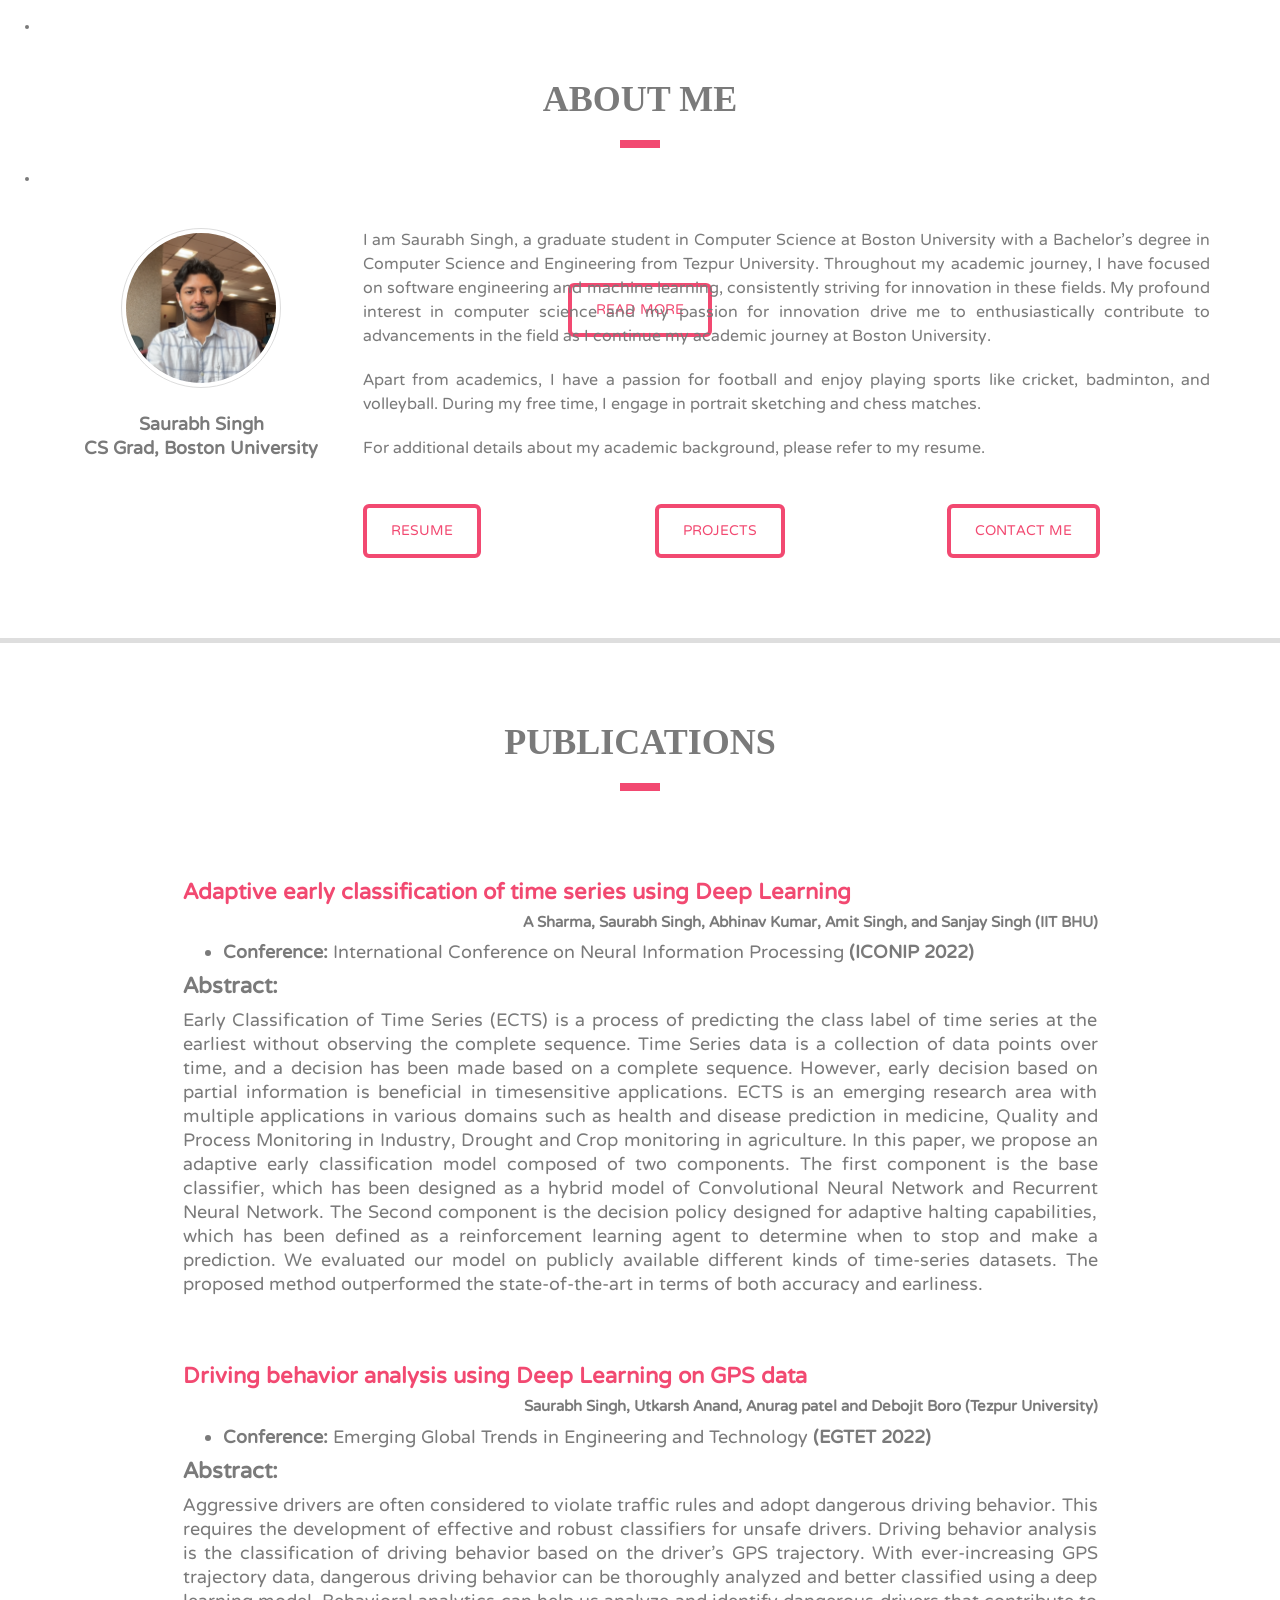
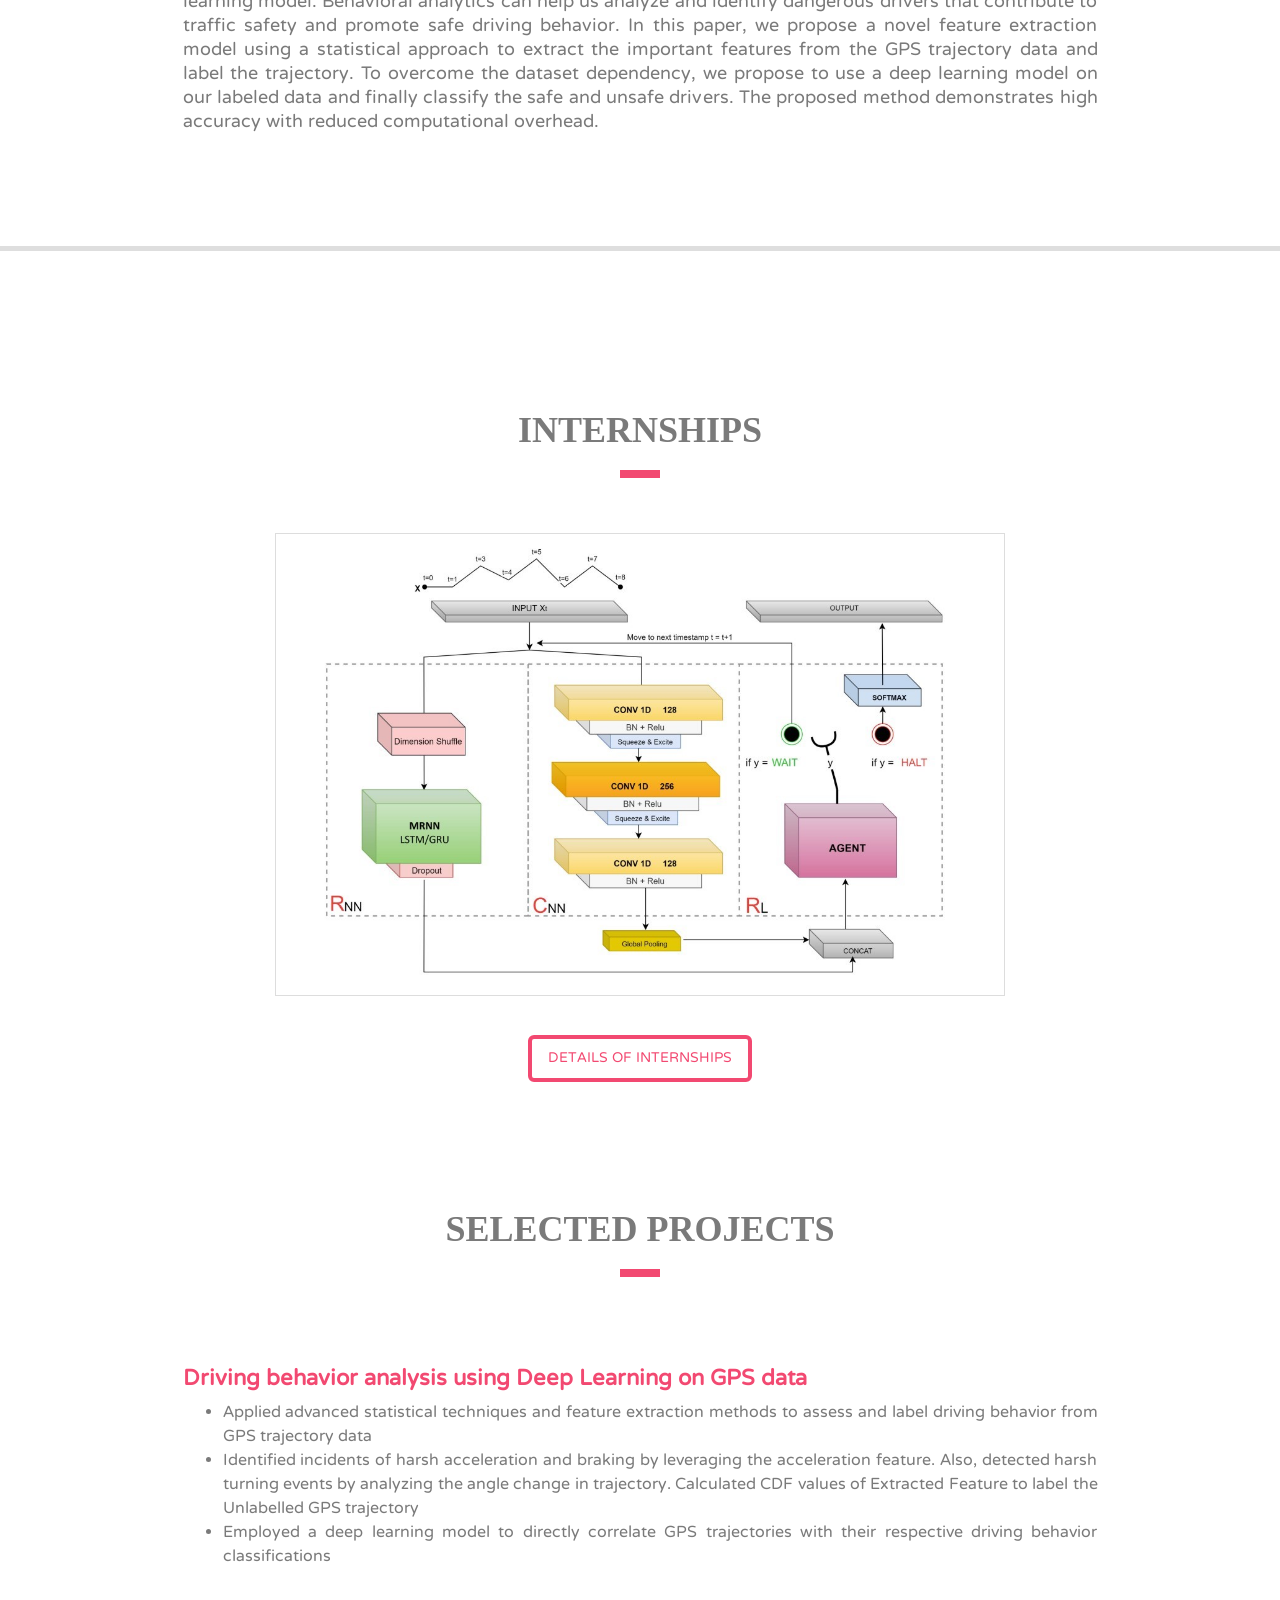
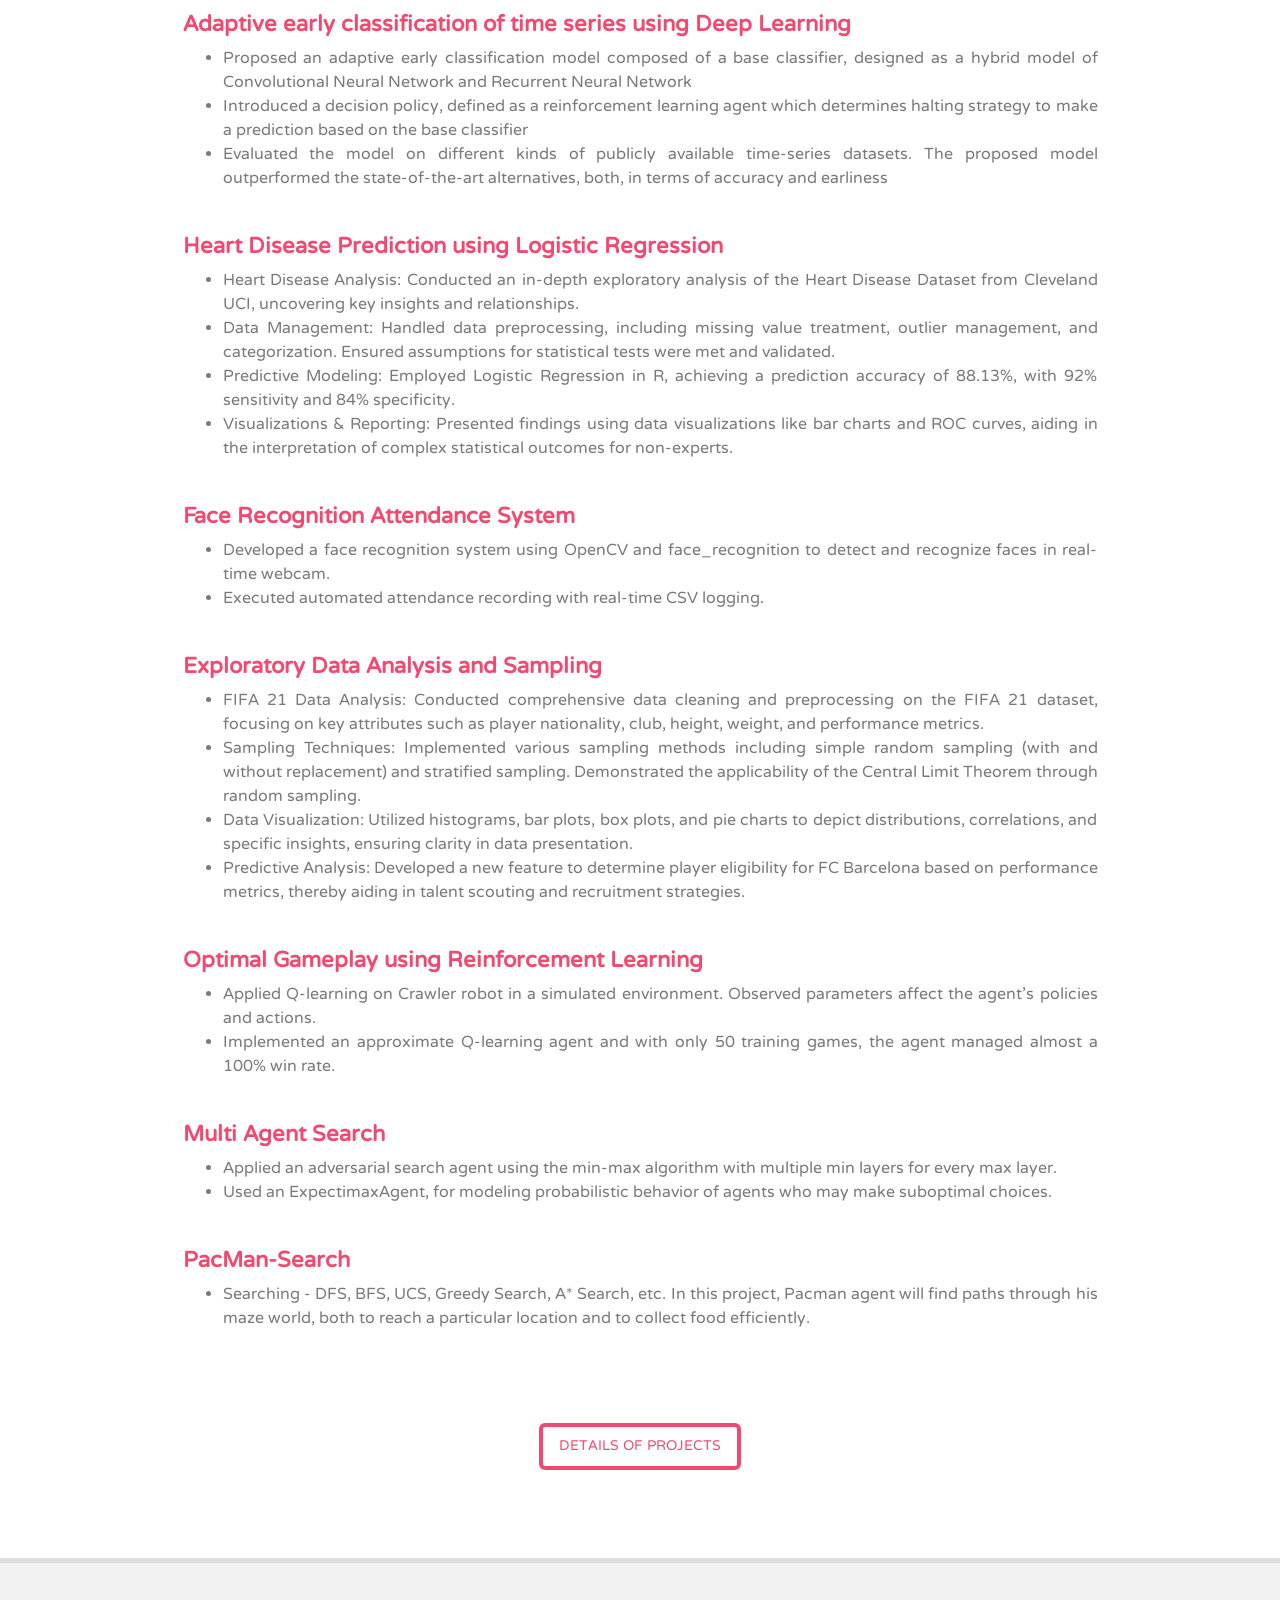
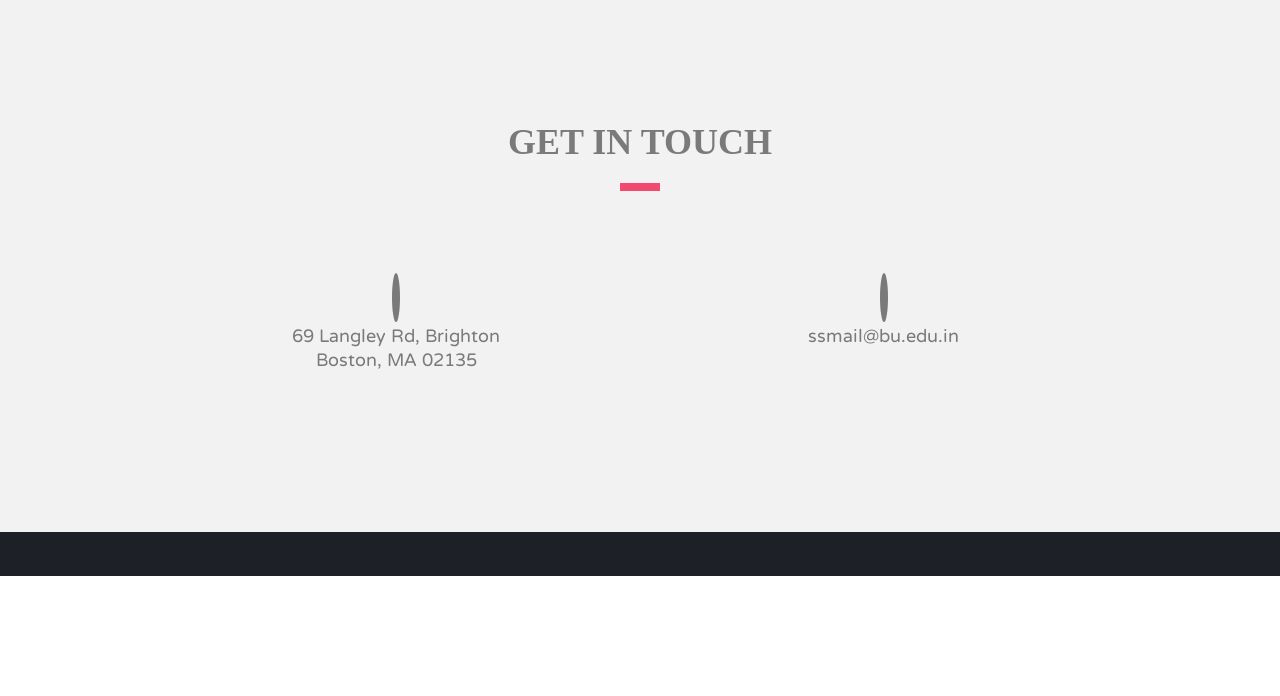
==== commit 5a7660c5: "Update index.html minor corrections" ====
--- a/index.html
+++ b/index.html
@@ -133,14 +133,14 @@
                        <div class="col-md-9">
                             <div class="about-content">
                                     <p>
-                                      I am Saurabh Singh, a graduate student in Computer Science at Boston University, with a Bachelor's degree
+                                      I am Saurabh Singh, a graduate student in Computer Science at Boston University with a Bachelor's degree
                                       in Computer Science and Engineering from Tezpur University. Throughout my academic journey, I have focused
                                       on software engineering and machine learning, consistently striving for innovation in these fields.
                                       My profound interest in computer science and my passion for innovation drive me to enthusiastically 
                                       contribute to advancements in the field as I continue my academic journey at Boston University.<br>
                                     </p>
                                     <p>
-                                      Apart from academics, I have a passion for football,and enjoy playing sports like cricket, badminton, and volleyball. During my free time, I engage in portrait sketching and chess matches. 
+                                      Apart from academics, I have a passion for football and enjoy playing sports like cricket, badminton, and volleyball. During my free time, I engage in portrait sketching and chess matches. 
                                     <p>
                                       For additional details about my academic background, please refer to my resume.
                                     </p>
@@ -532,4 +532,4 @@
   </div>
   </body>
 
-</html>+</html>
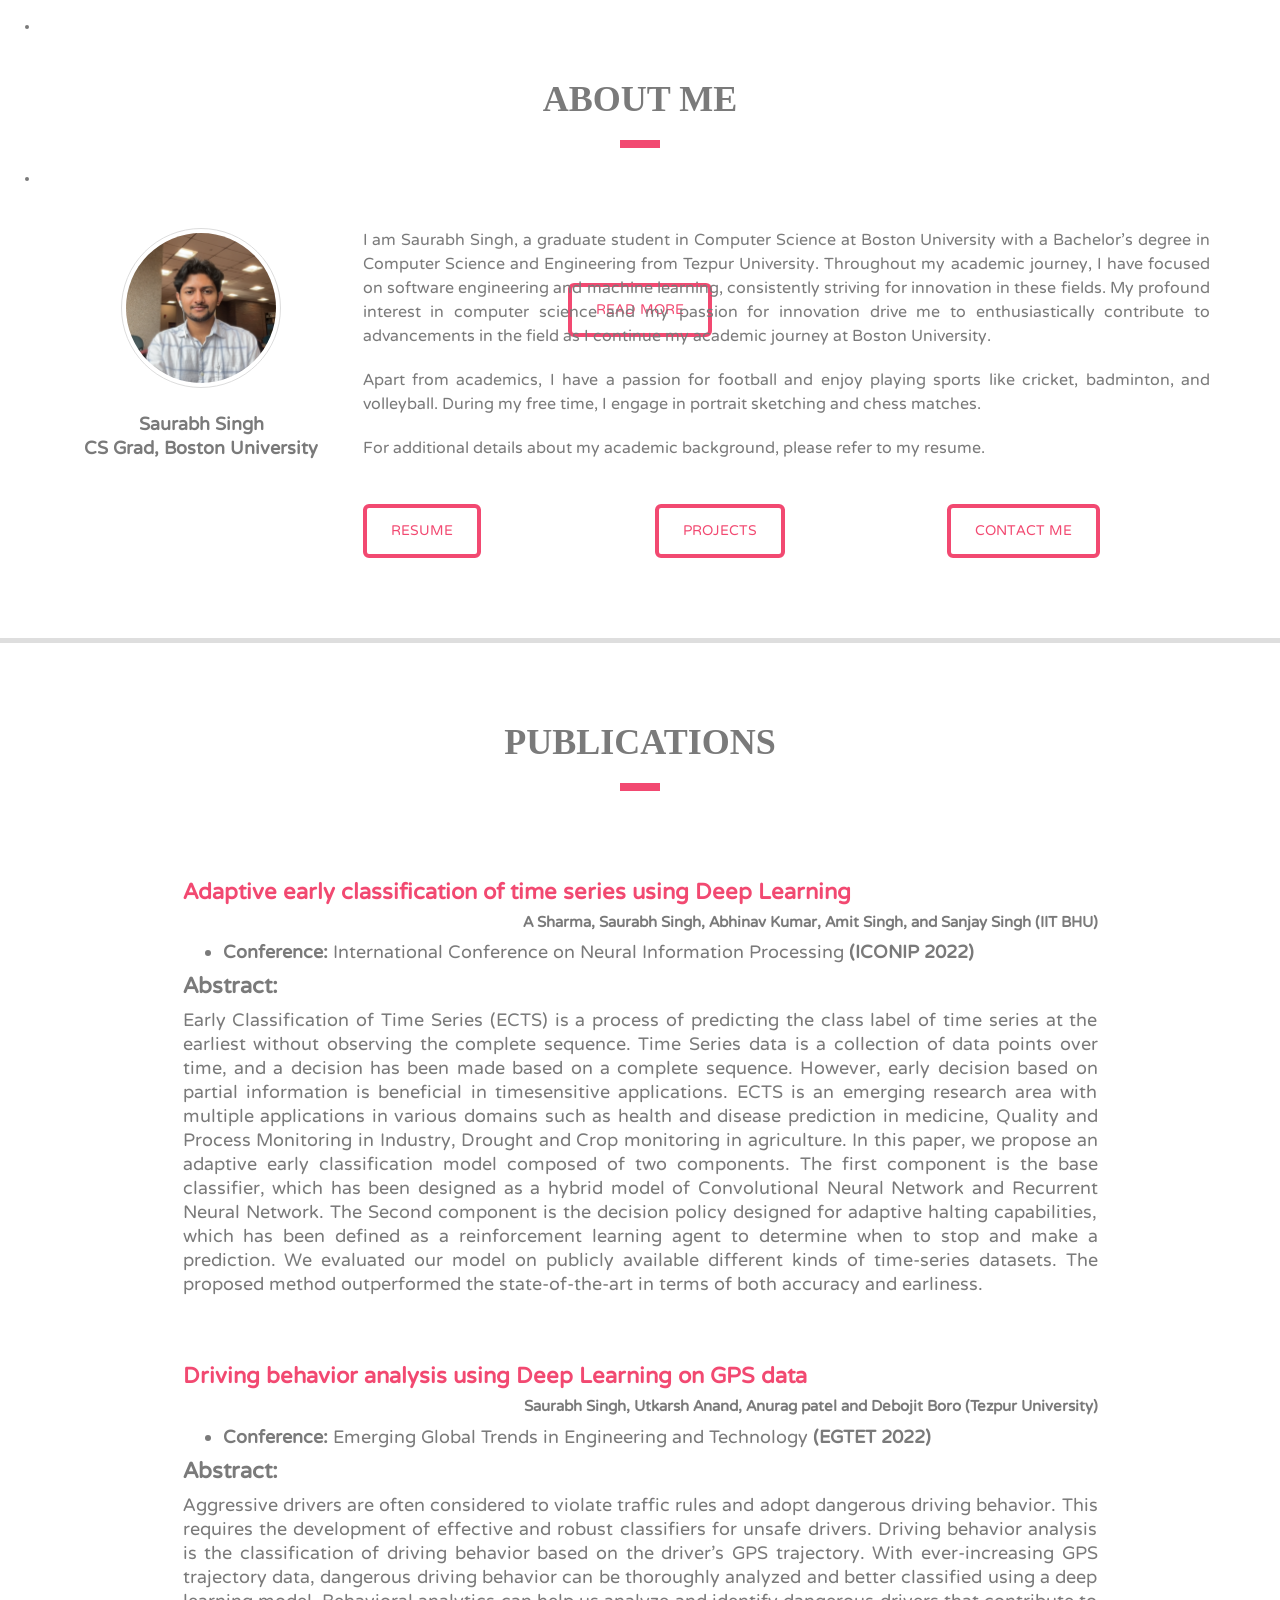
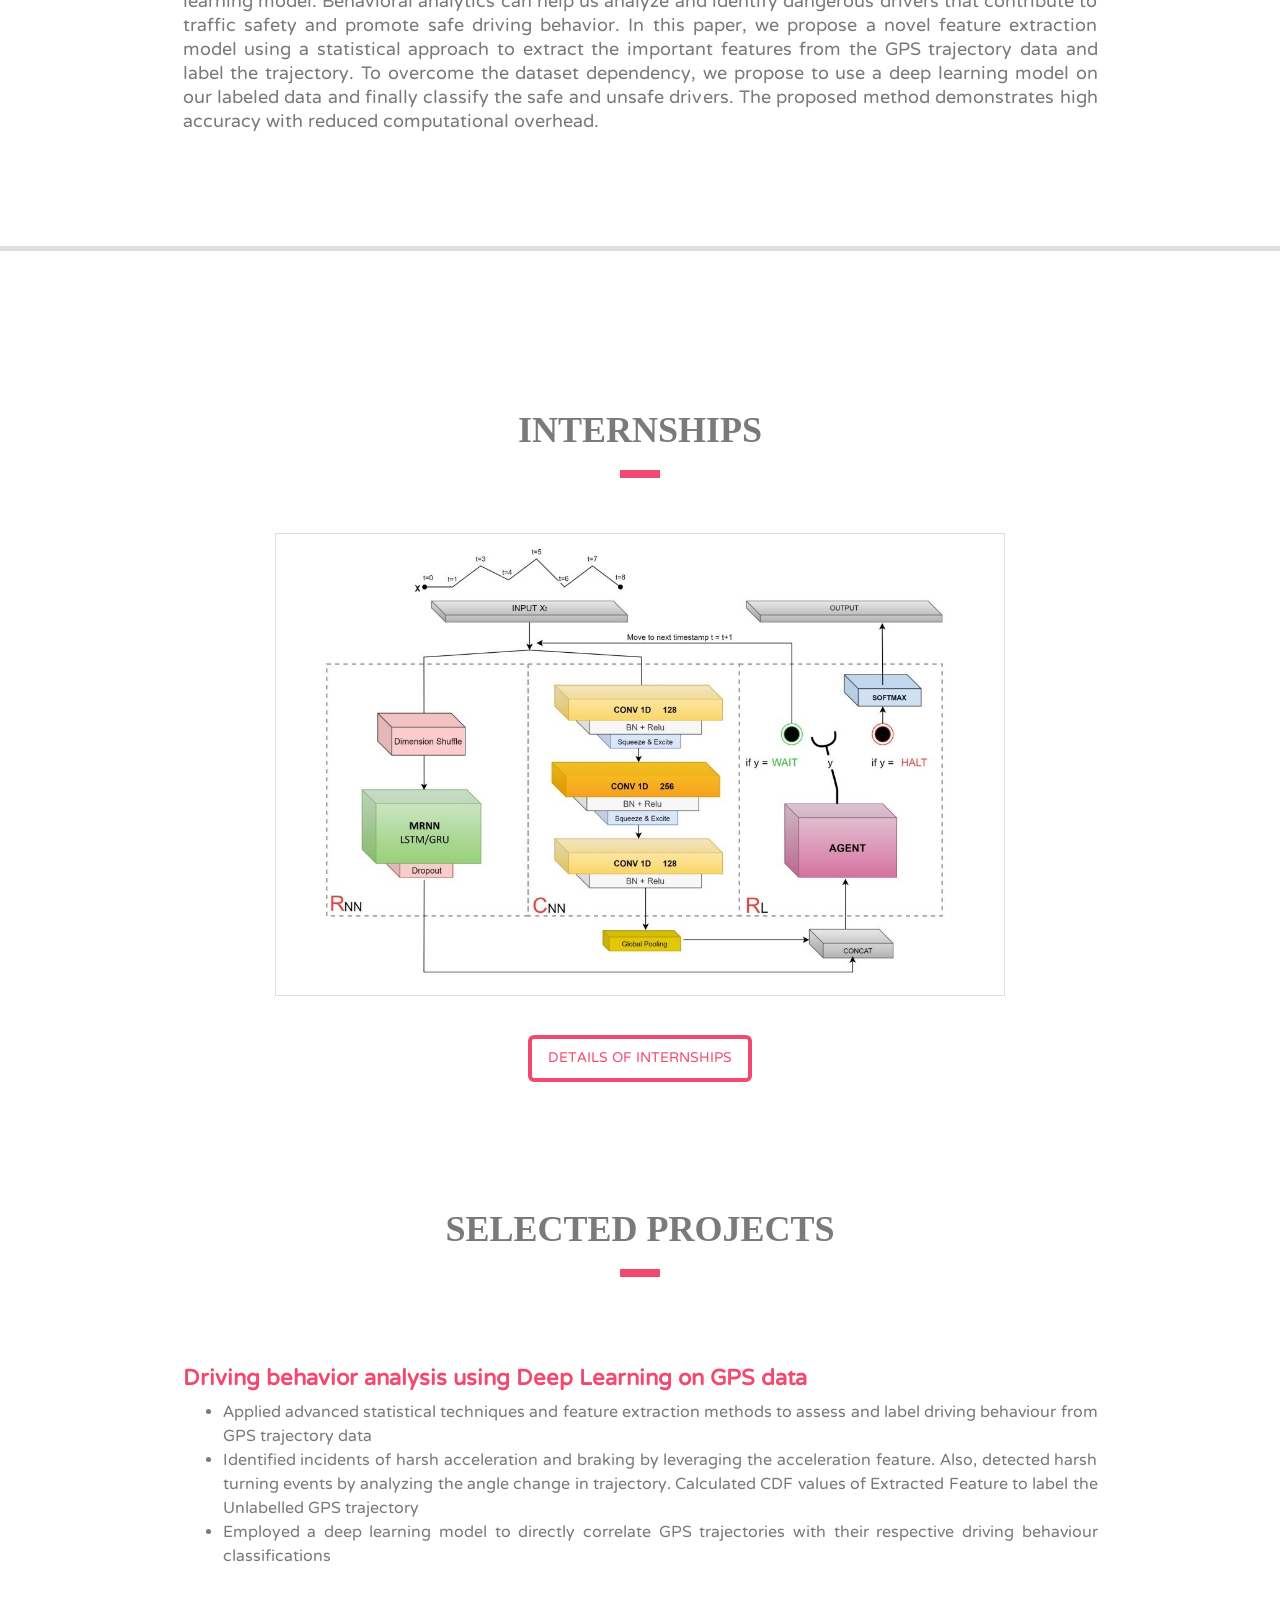
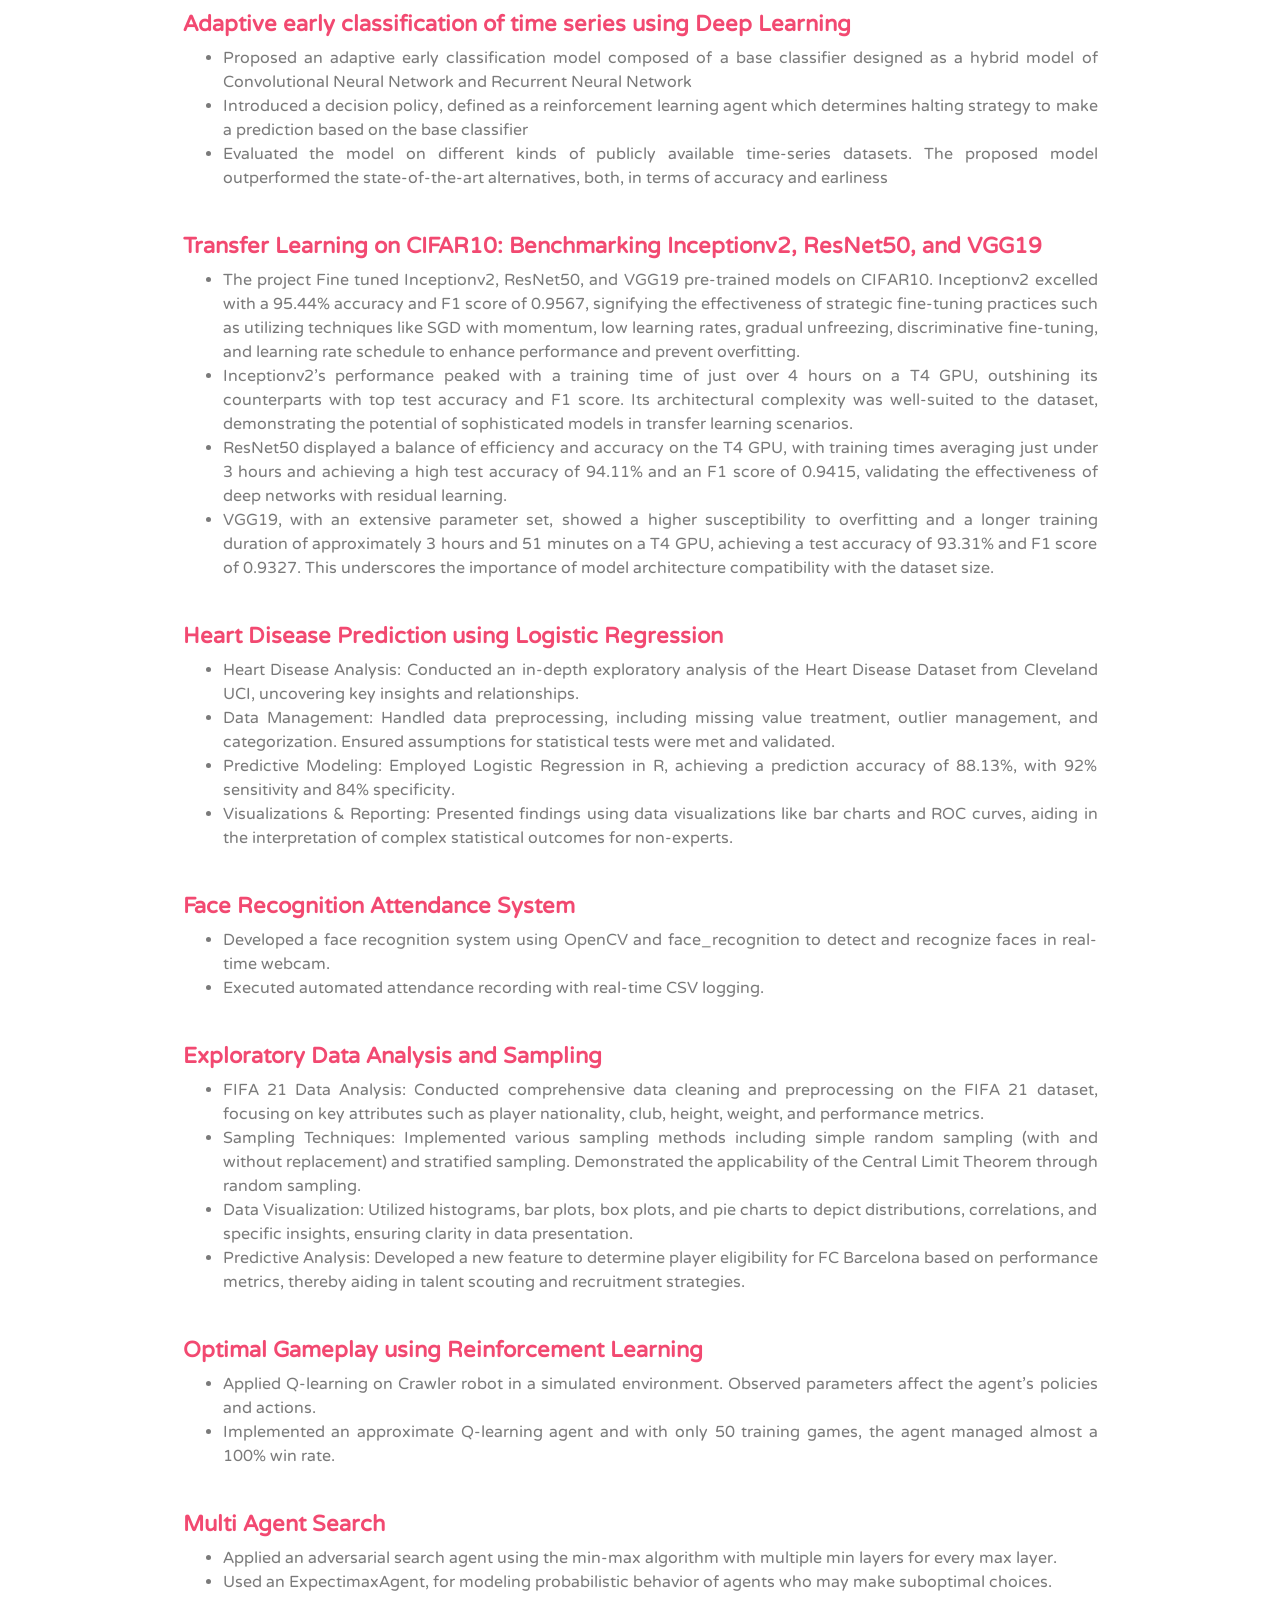
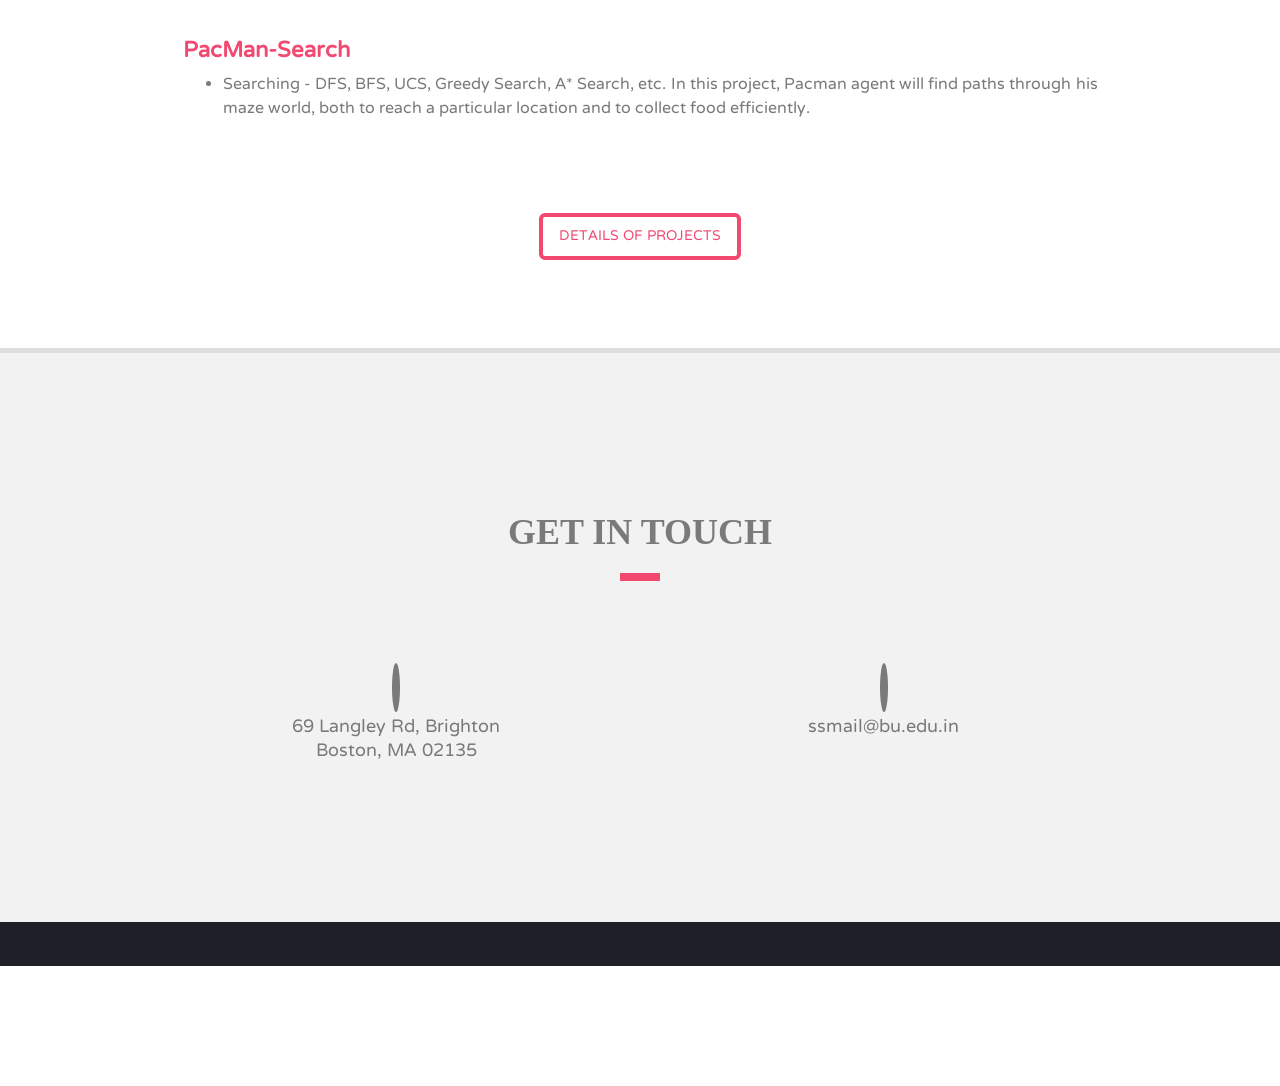
==== commit 69a3fb09: "Update index.html Added Transfer Learning Project" ====
--- a/index.html
+++ b/index.html
@@ -344,10 +344,10 @@
                   </h4>
                   <div class="about-content">
                       <UL>
-                        <LI> Applied advanced statistical techniques and feature extraction methods to assess and label driving behavior from GPS trajectory data
+                        <LI> Applied advanced statistical techniques and feature extraction methods to assess and label driving behaviour from GPS trajectory data
                         <LI> Identified incidents of harsh acceleration and braking by leveraging the acceleration feature. Also, detected harsh turning events by analyzing the angle change in trajectory.
                           Calculated CDF values of Extracted Feature to label the Unlabelled GPS trajectory
-                        <LI> Employed a deep learning model to directly correlate GPS trajectories with their respective driving behavior classifications
+                        <LI> Employed a deep learning model to directly correlate GPS trajectories with their respective driving behaviour classifications
                       </UL>
                   </div>
                   <br>
@@ -357,7 +357,7 @@
                   </h4>
                   <div class="about-content">
                     <UL>
-                      <LI> Proposed an adaptive early classification model composed of a base classifier, designed as a hybrid model of
+                      <LI> Proposed an adaptive early classification model composed of a base classifier designed as a hybrid model of
                         Convolutional Neural Network and Recurrent Neural Network
                       <LI> Introduced a decision policy, defined as a reinforcement learning agent which determines halting strategy to make a
                         prediction based on the base classifier
@@ -366,6 +366,20 @@
                     </UL>
                   </div>
                   <br>
+
+                <h4>
+                  <strong><a href="TransferLearing.html">Transfer Learning on CIFAR10: Benchmarking Inceptionv2, ResNet50, and VGG19</a></strong>
+                </h4>
+                <div class="about-content">
+                    <UL>
+                      <LI> The project Fine tuned Inceptionv2, ResNet50, and VGG19 pre-trained models on CIFAR10. Inceptionv2 excelled with a 95.44% accuracy and F1 score of 0.9567, signifying the effectiveness of strategic fine-tuning practices such as utilizing techniques like SGD with momentum, low learning rates, gradual unfreezing, discriminative fine-tuning, and learning rate schedule to enhance performance and prevent overfitting.
+                      <LI> Inceptionv2's performance peaked with a training time of just over 4 hours on a T4 GPU, outshining its counterparts with top test accuracy and F1 score. Its architectural complexity was well-suited to the dataset, demonstrating the potential of sophisticated models in transfer learning scenarios.
+                      <LI> ResNet50 displayed a balance of efficiency and accuracy on the T4 GPU, with training times averaging just under 3 hours and achieving a high test accuracy of 94.11% and an F1 score of 0.9415, validating the effectiveness of deep networks with residual learning.
+                      <LI> VGG19, with an extensive parameter set, showed a higher susceptibility to overfitting and a longer training duration of approximately 3 hours and 51 minutes on a T4 GPU, achieving a test accuracy of 93.31% and F1 score of 0.9327. This underscores the importance of model architecture compatibility with the dataset size.
+                    </UL>
+                </div>
+                <br>
+
 
                   <h4>
                     <strong><a href="https://github.com/Saurabh-Singh-55/Heart-Disease-prediction-using-Statistical-analysis">Heart Disease Prediction using Logistic Regression</a></strong>
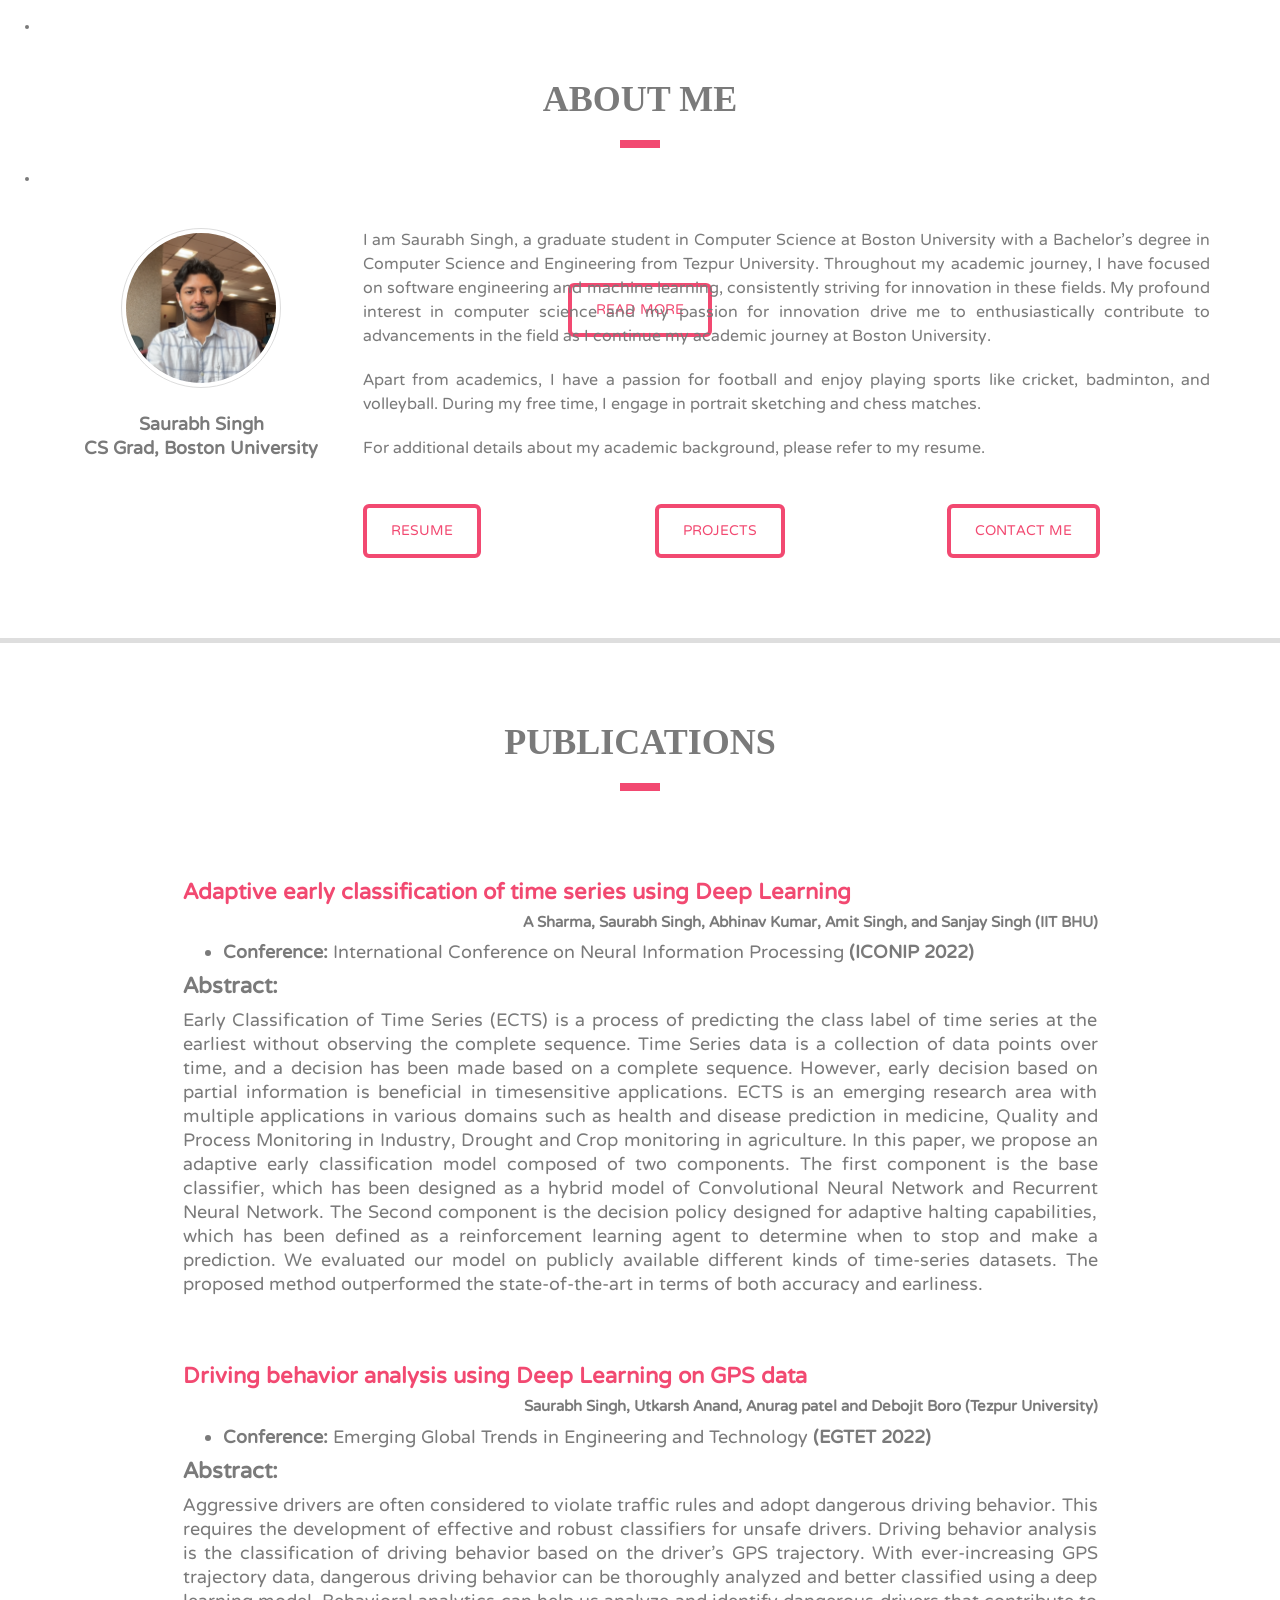
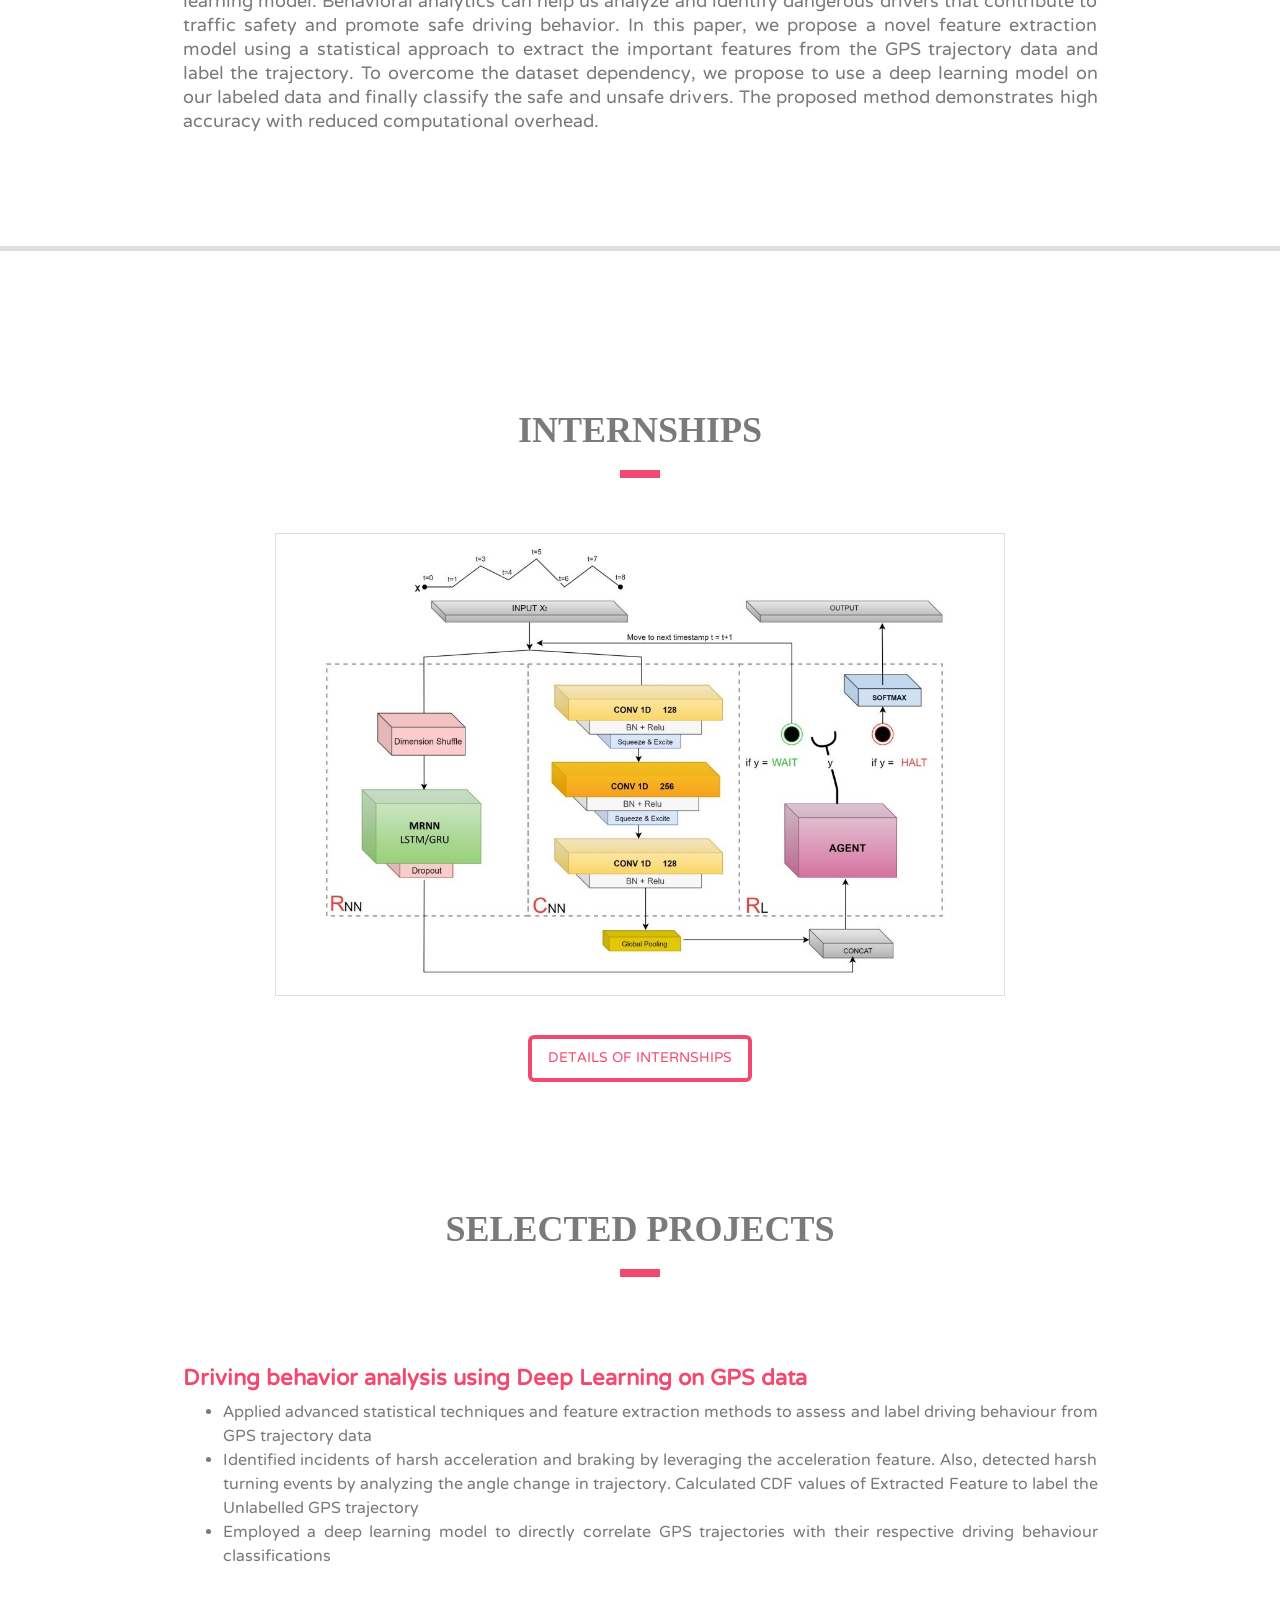
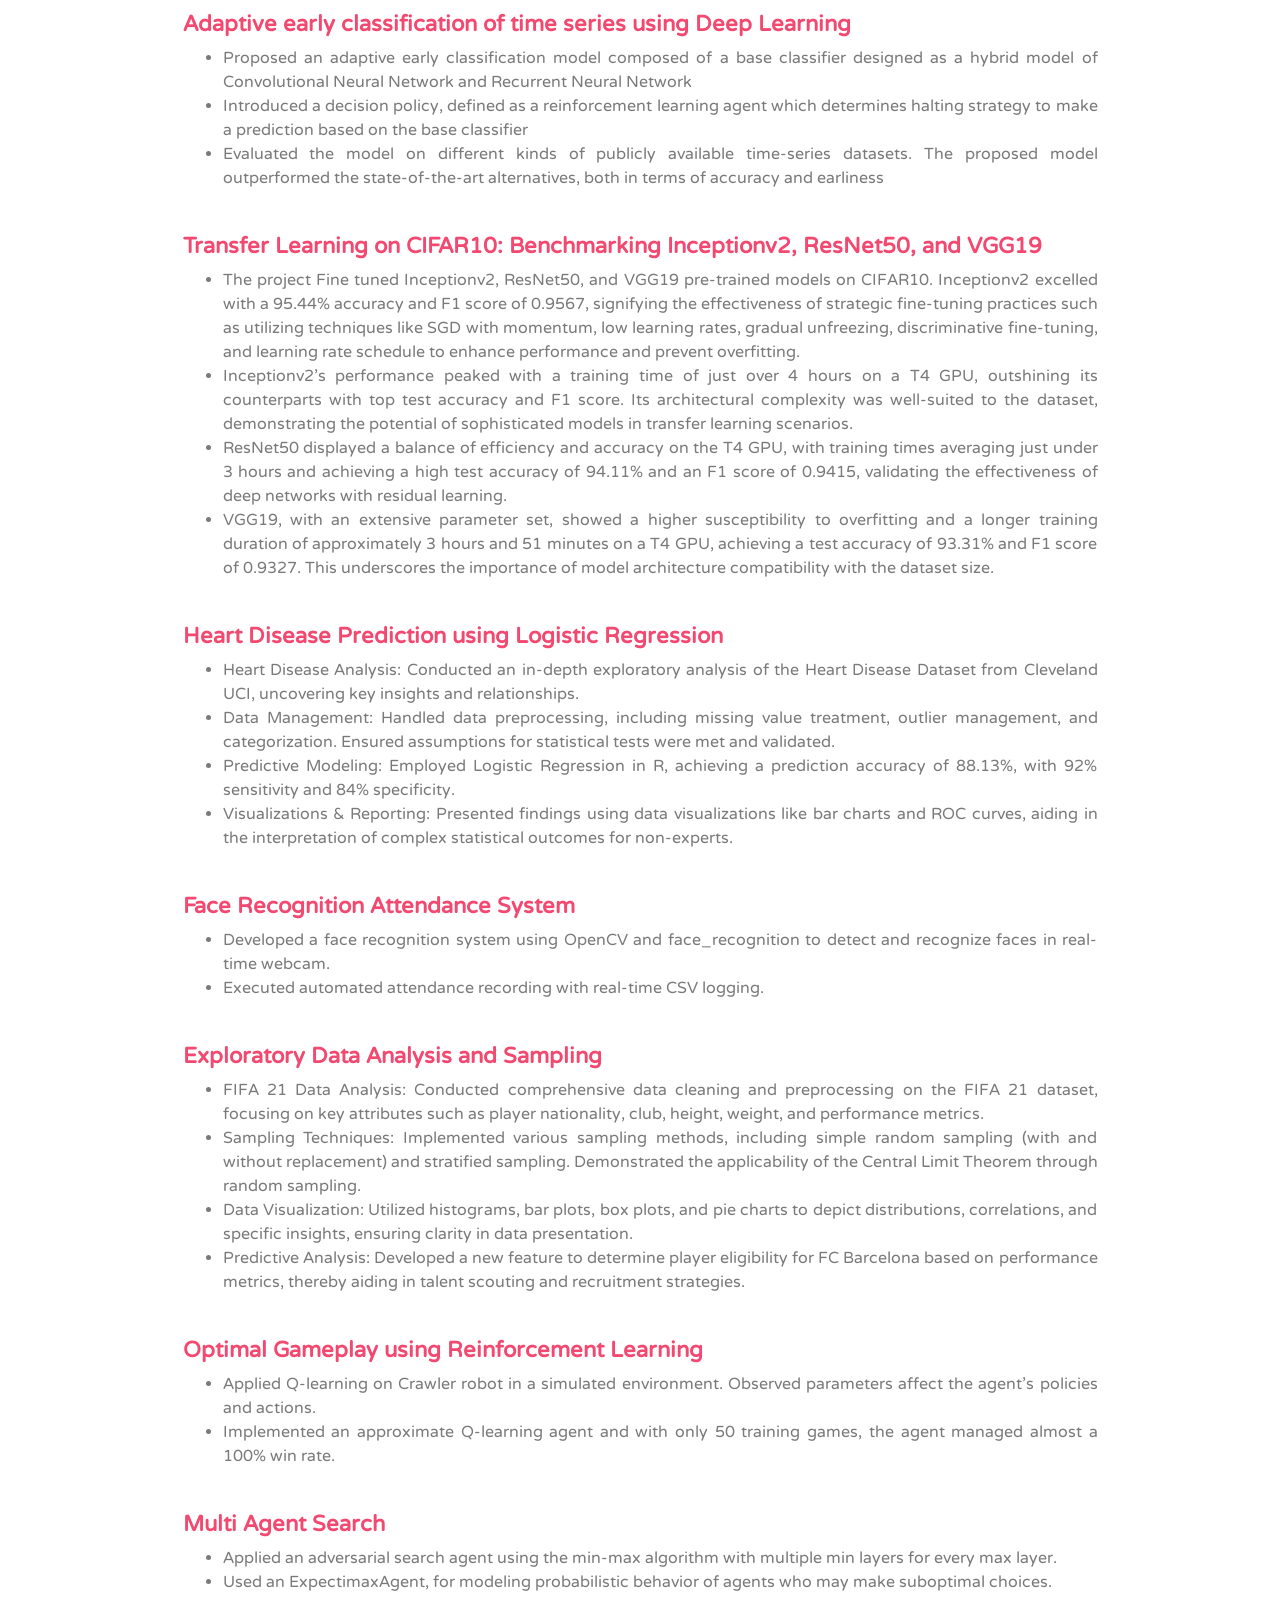
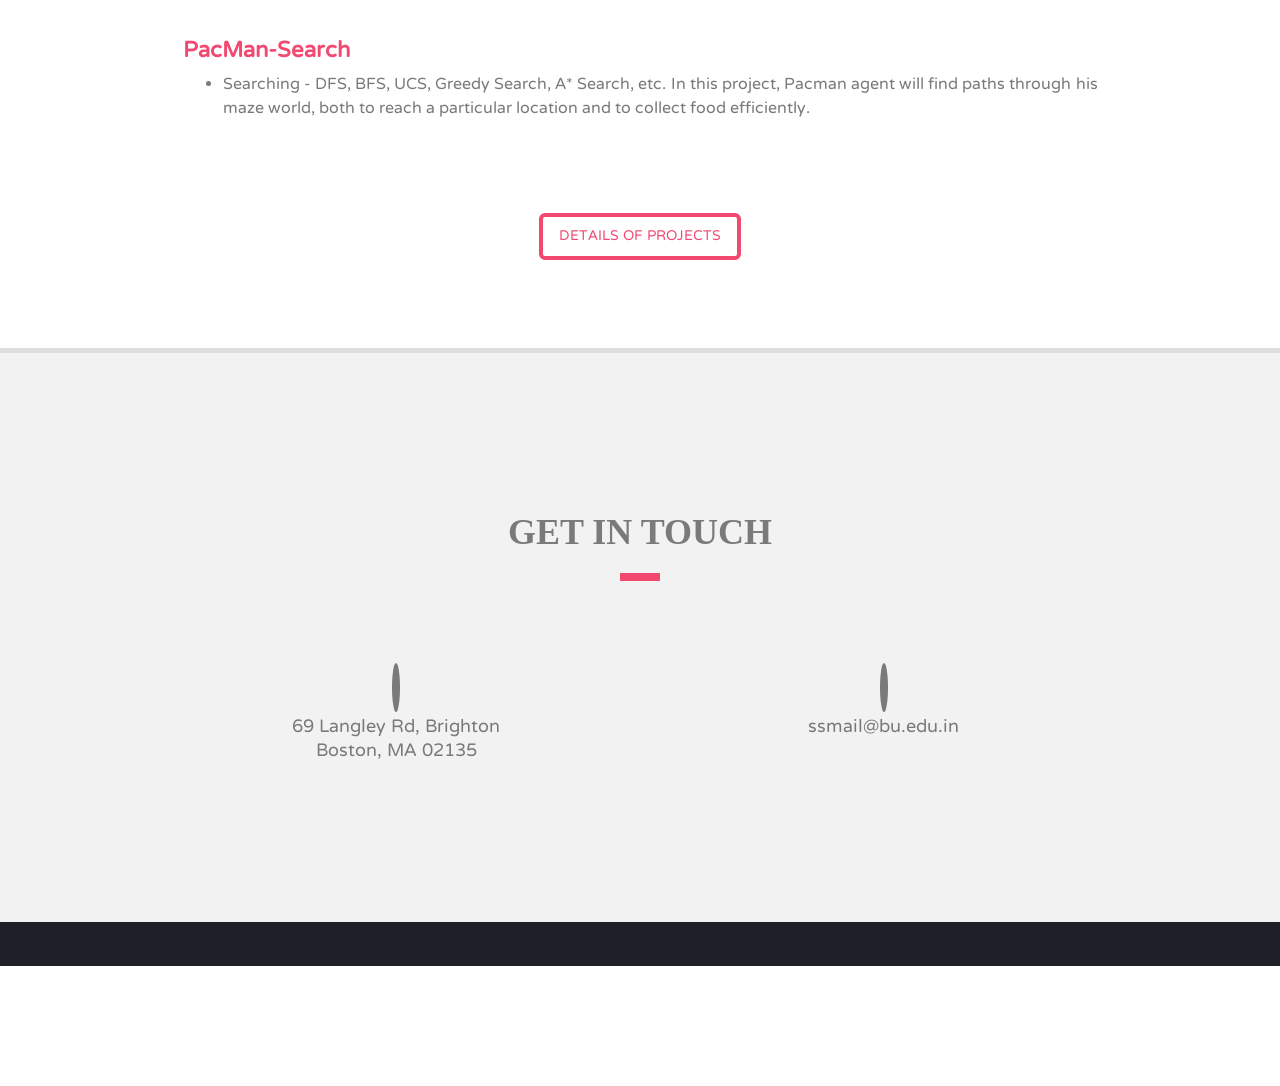
==== commit f6594fae: "Update index.html" ====
--- a/index.html
+++ b/index.html
@@ -340,7 +340,7 @@
             <div class="col-md-10  col-md-offset-1">
               <div class="panel-body ">
                   <h4>
-                    <strong><a href="https://link.springer.com/book/9789819943616">Driving behavior analysis using Deep Learning on GPS data</a></strong>
+                    <strong><a href="https://link.springer.com/chapter/10.1007/978-981-99-4362-3_29">Driving behavior analysis using Deep Learning on GPS data</a></strong>
                   </h4>
                   <div class="about-content">
                       <UL>
@@ -362,7 +362,7 @@
                       <LI> Introduced a decision policy, defined as a reinforcement learning agent which determines halting strategy to make a
                         prediction based on the base classifier
                       <LI> Evaluated the model on different kinds of publicly available time-series datasets. The proposed model outperformed the
-                        state-of-the-art alternatives, both, in terms of accuracy and earliness
+                        state-of-the-art alternatives, both in terms of accuracy and earliness
                     </UL>
                   </div>
                   <br>
@@ -412,7 +412,7 @@
                   <div class="about-content">
                       <UL>
                         <LI> FIFA 21 Data Analysis: Conducted comprehensive data cleaning and preprocessing on the FIFA 21 dataset, focusing on key attributes such as player nationality, club, height, weight, and performance metrics.
-                        <LI> Sampling Techniques: Implemented various sampling methods including simple random sampling (with and without replacement) and stratified sampling. Demonstrated the applicability of the Central Limit Theorem through random sampling.
+                        <LI> Sampling Techniques: Implemented various sampling methods, including simple random sampling (with and without replacement) and stratified sampling. Demonstrated the applicability of the Central Limit Theorem through random sampling.
                         <LI> Data Visualization: Utilized histograms, bar plots, box plots, and pie charts to depict distributions, correlations, and specific insights, ensuring clarity in data presentation.
                         <LI> Predictive Analysis: Developed a new feature to determine player eligibility for FC Barcelona based on performance metrics, thereby aiding in talent scouting and recruitment strategies.
                         
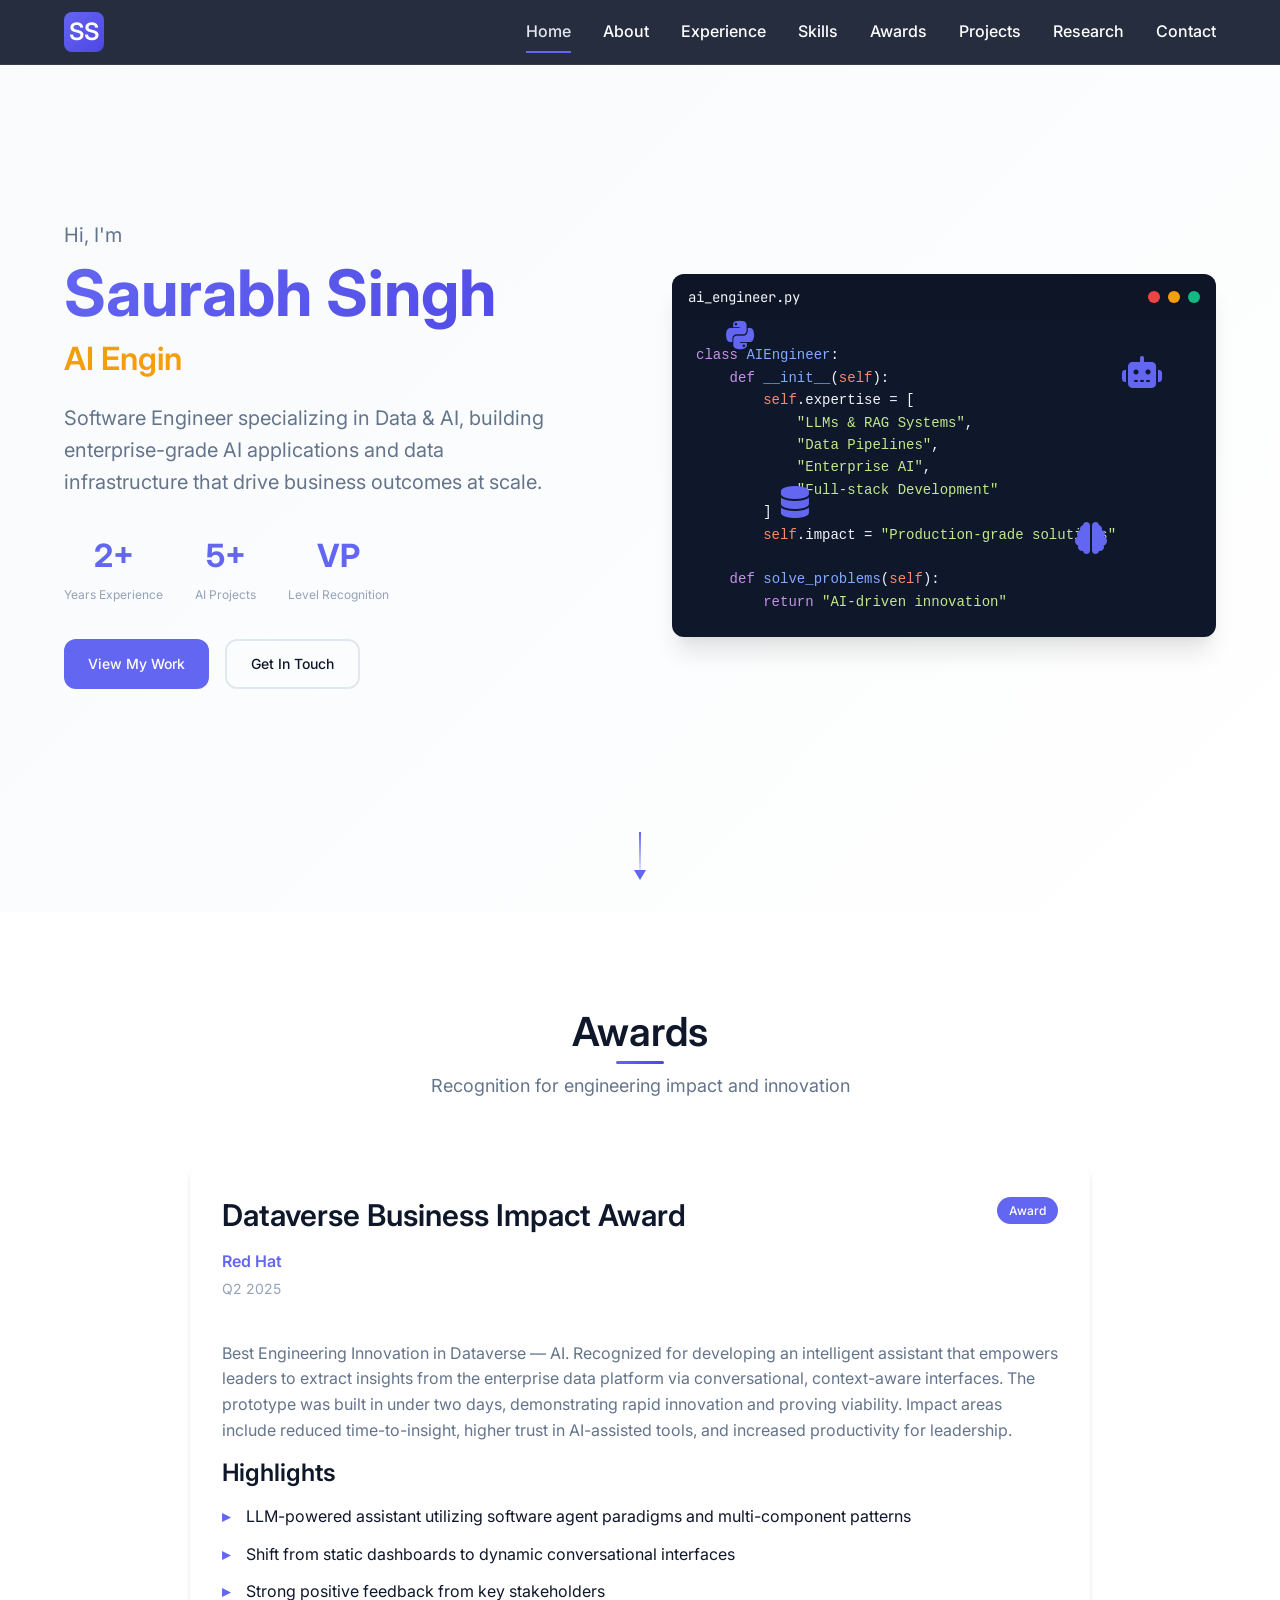
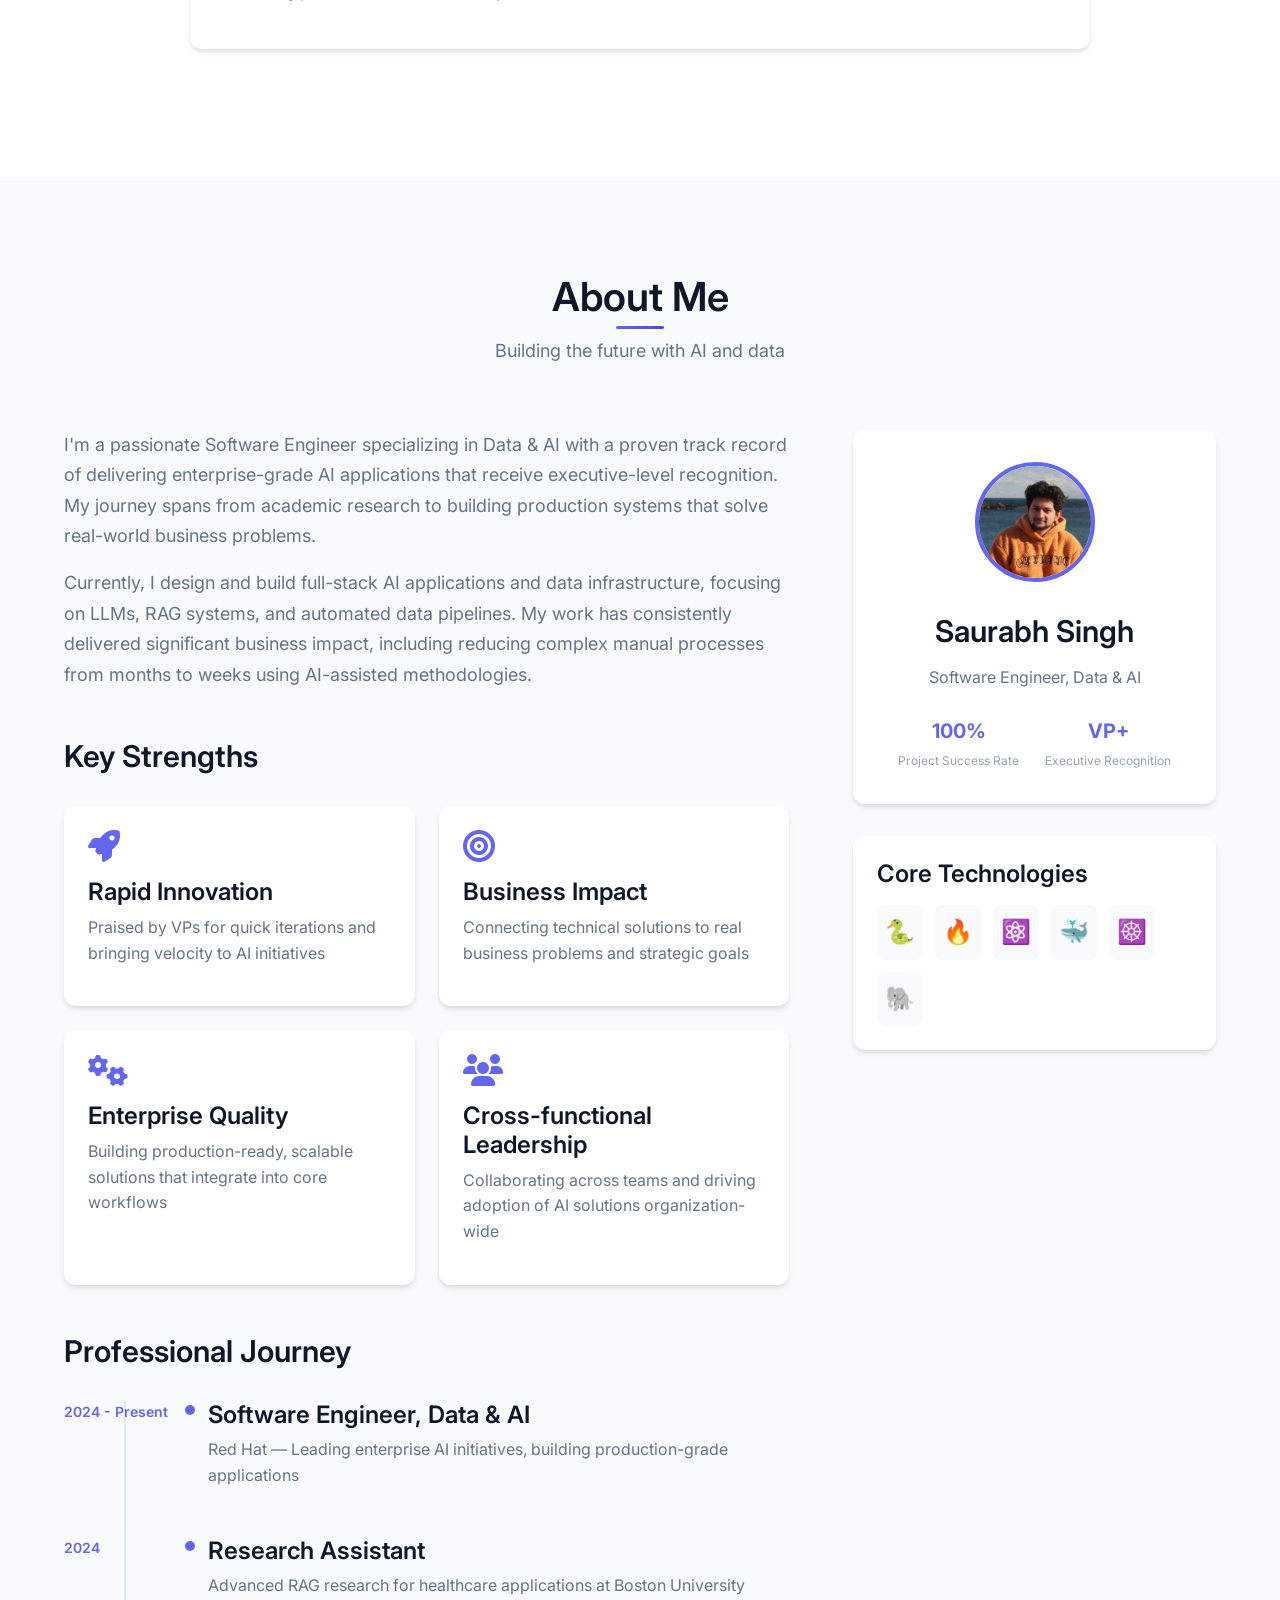
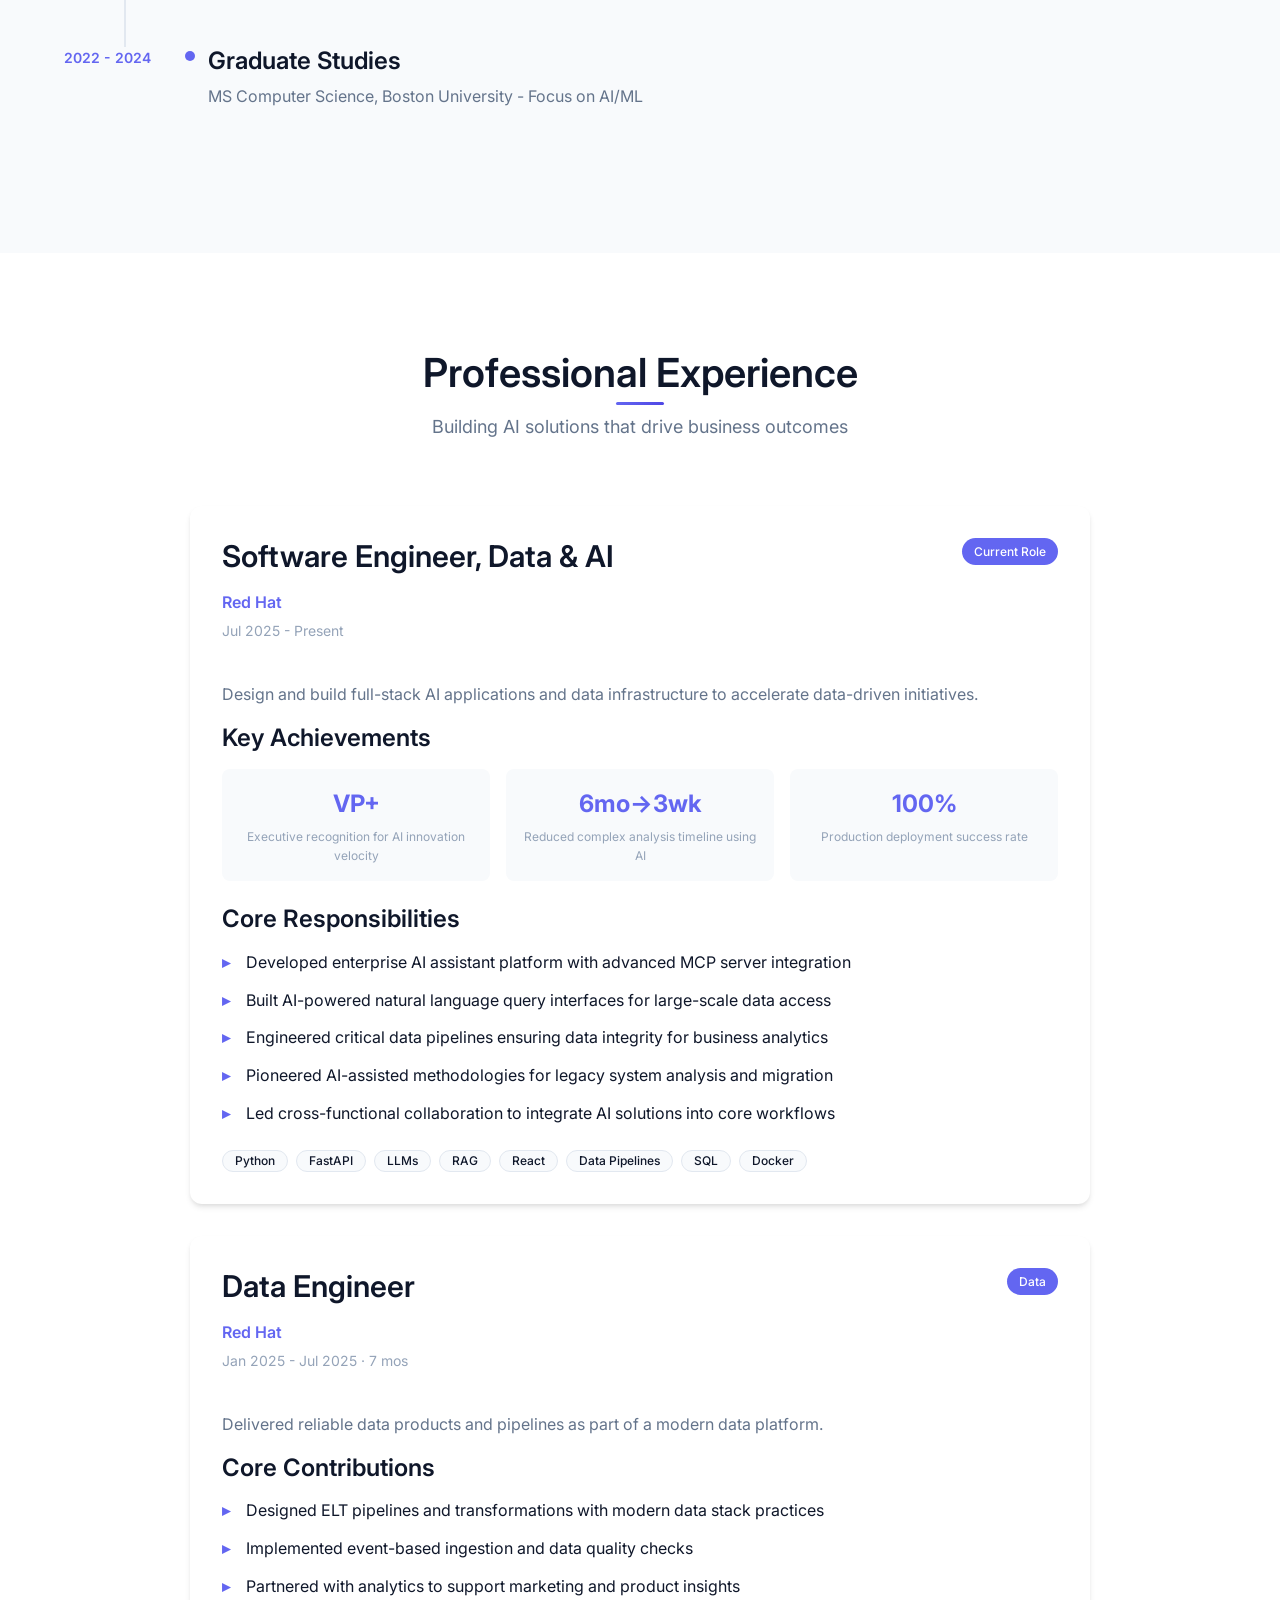
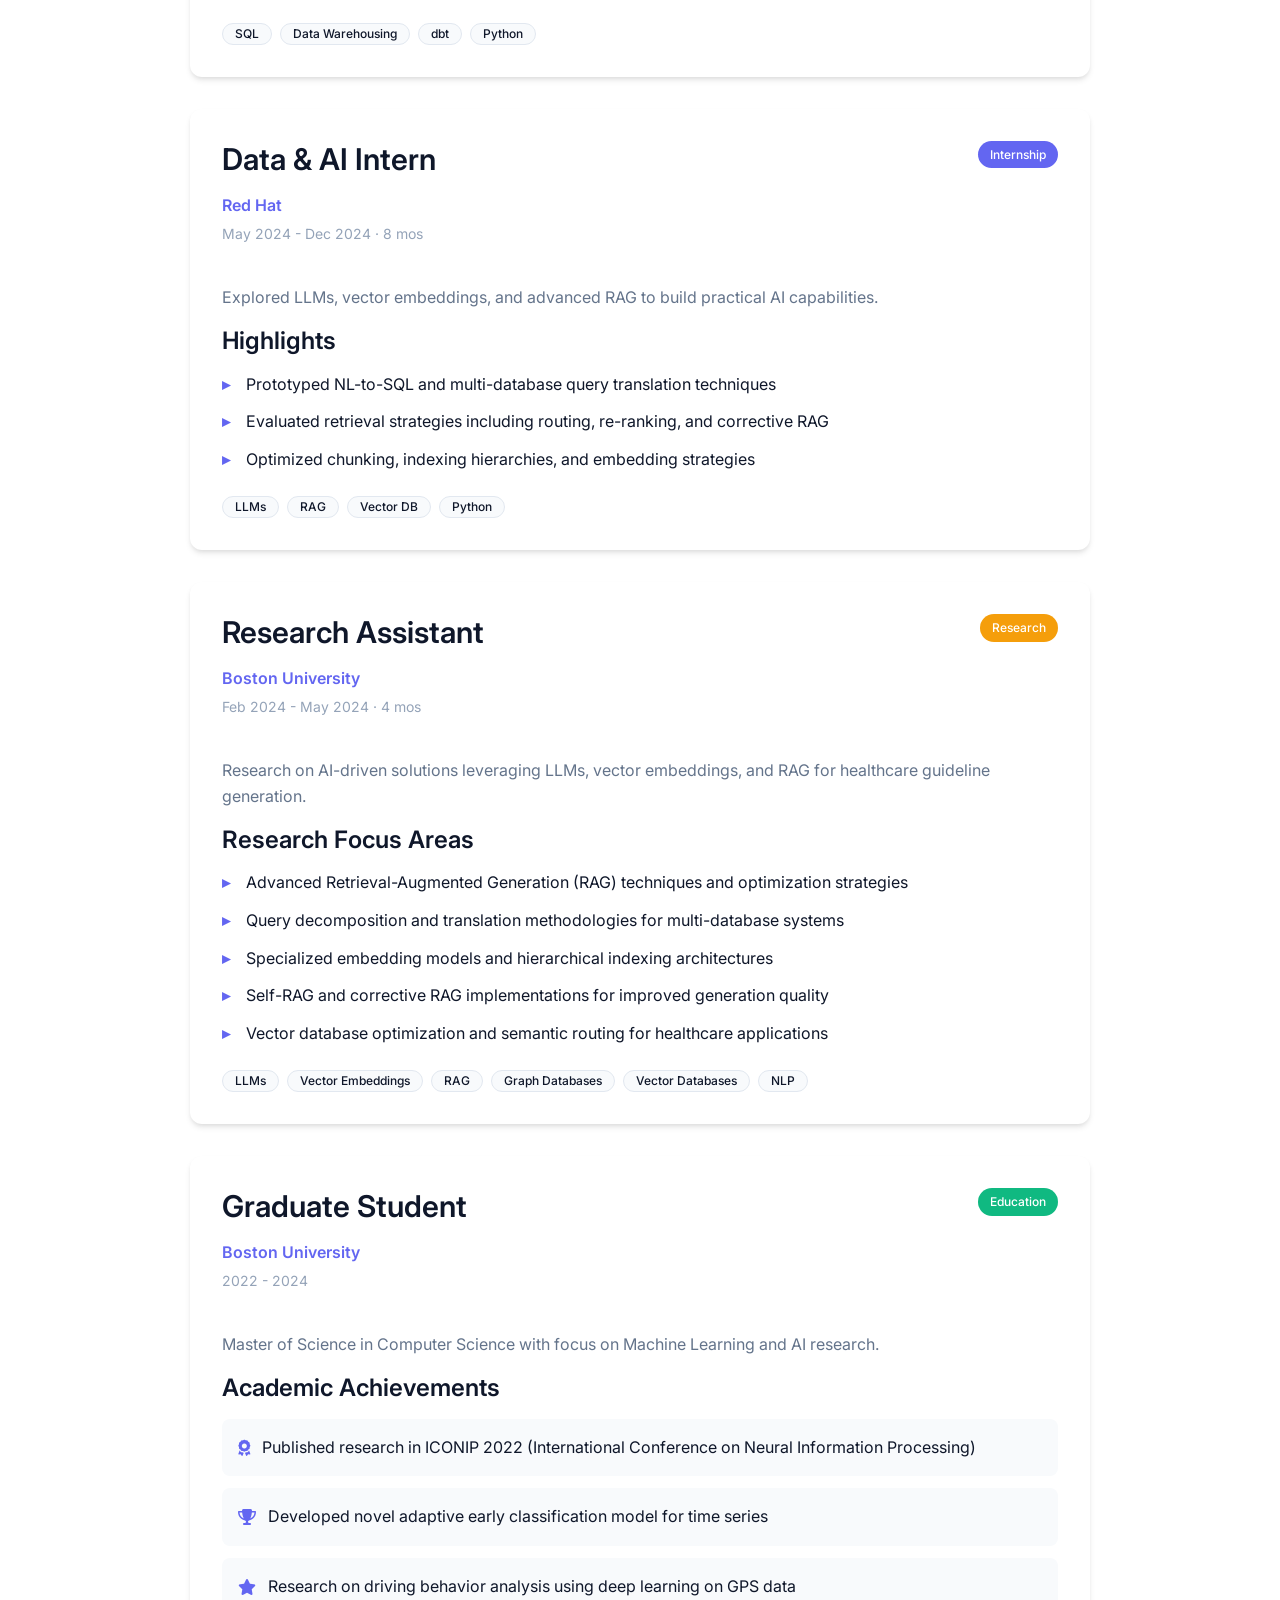
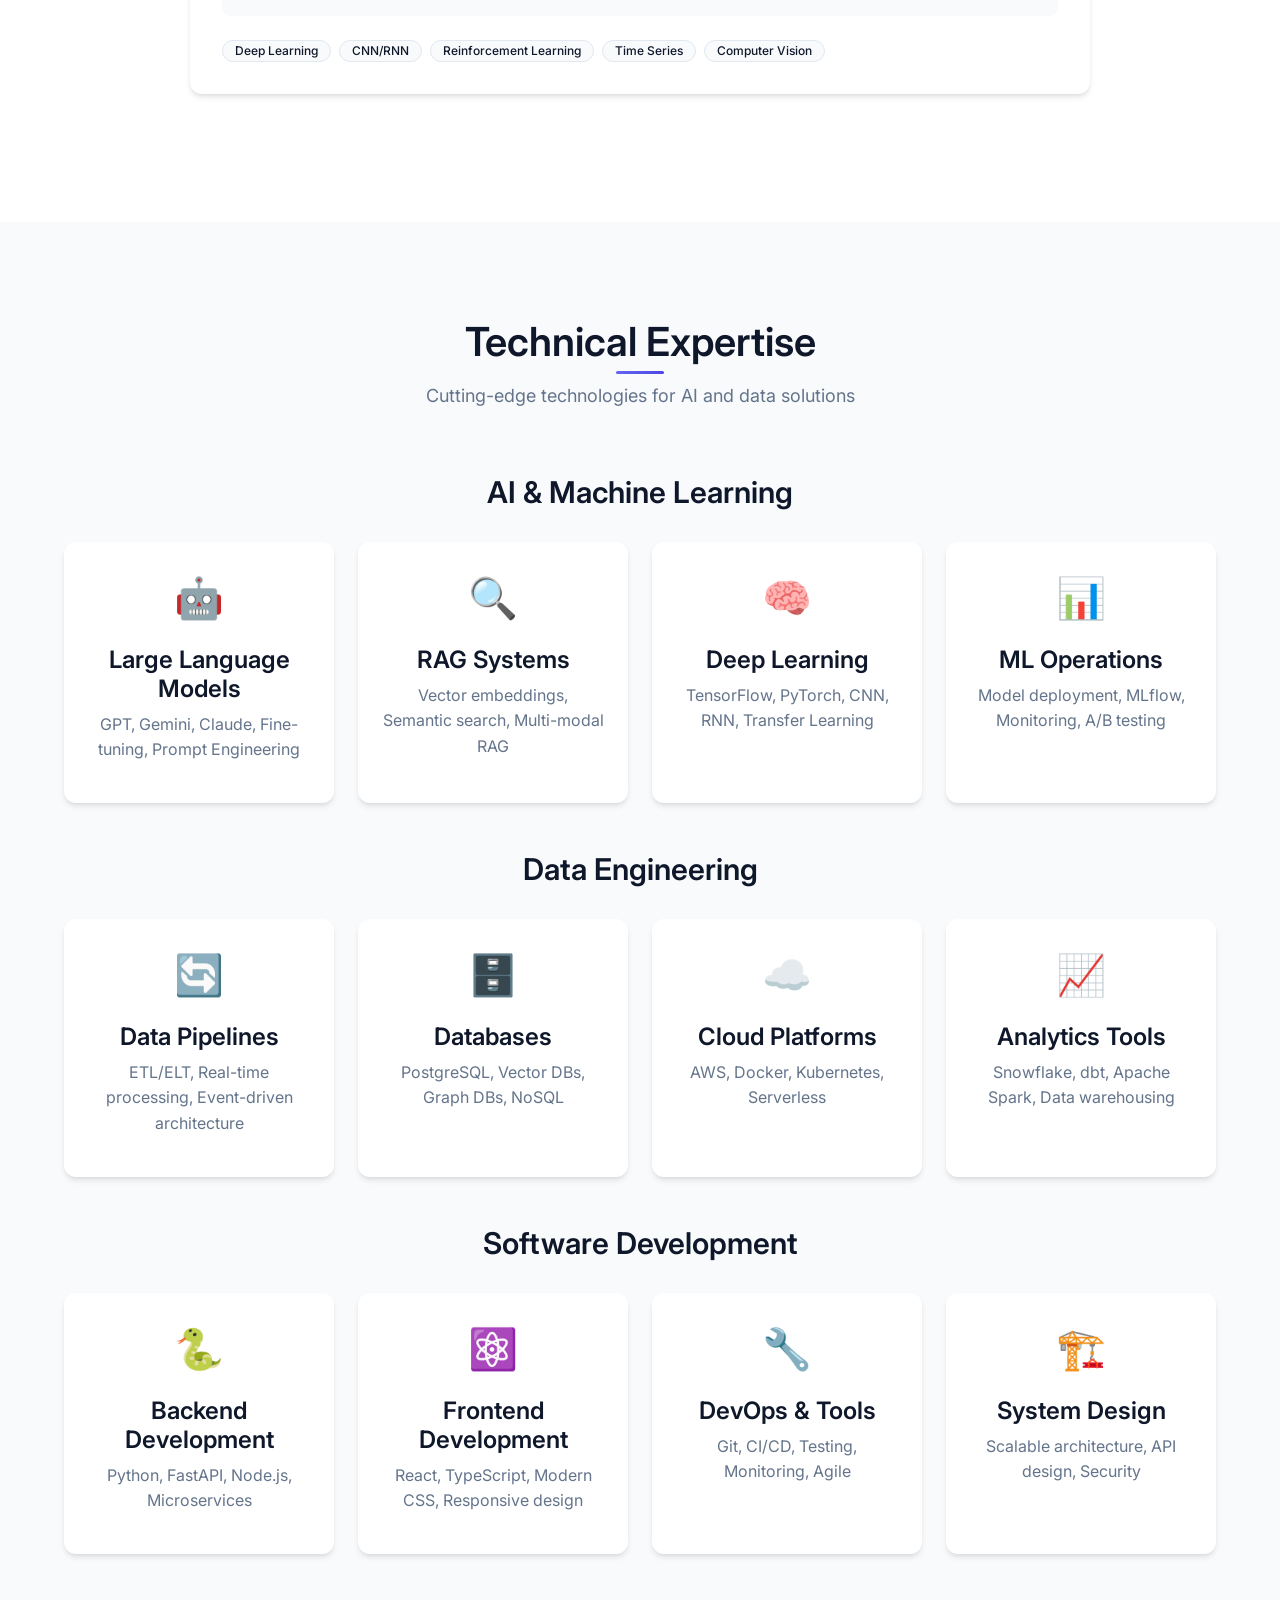
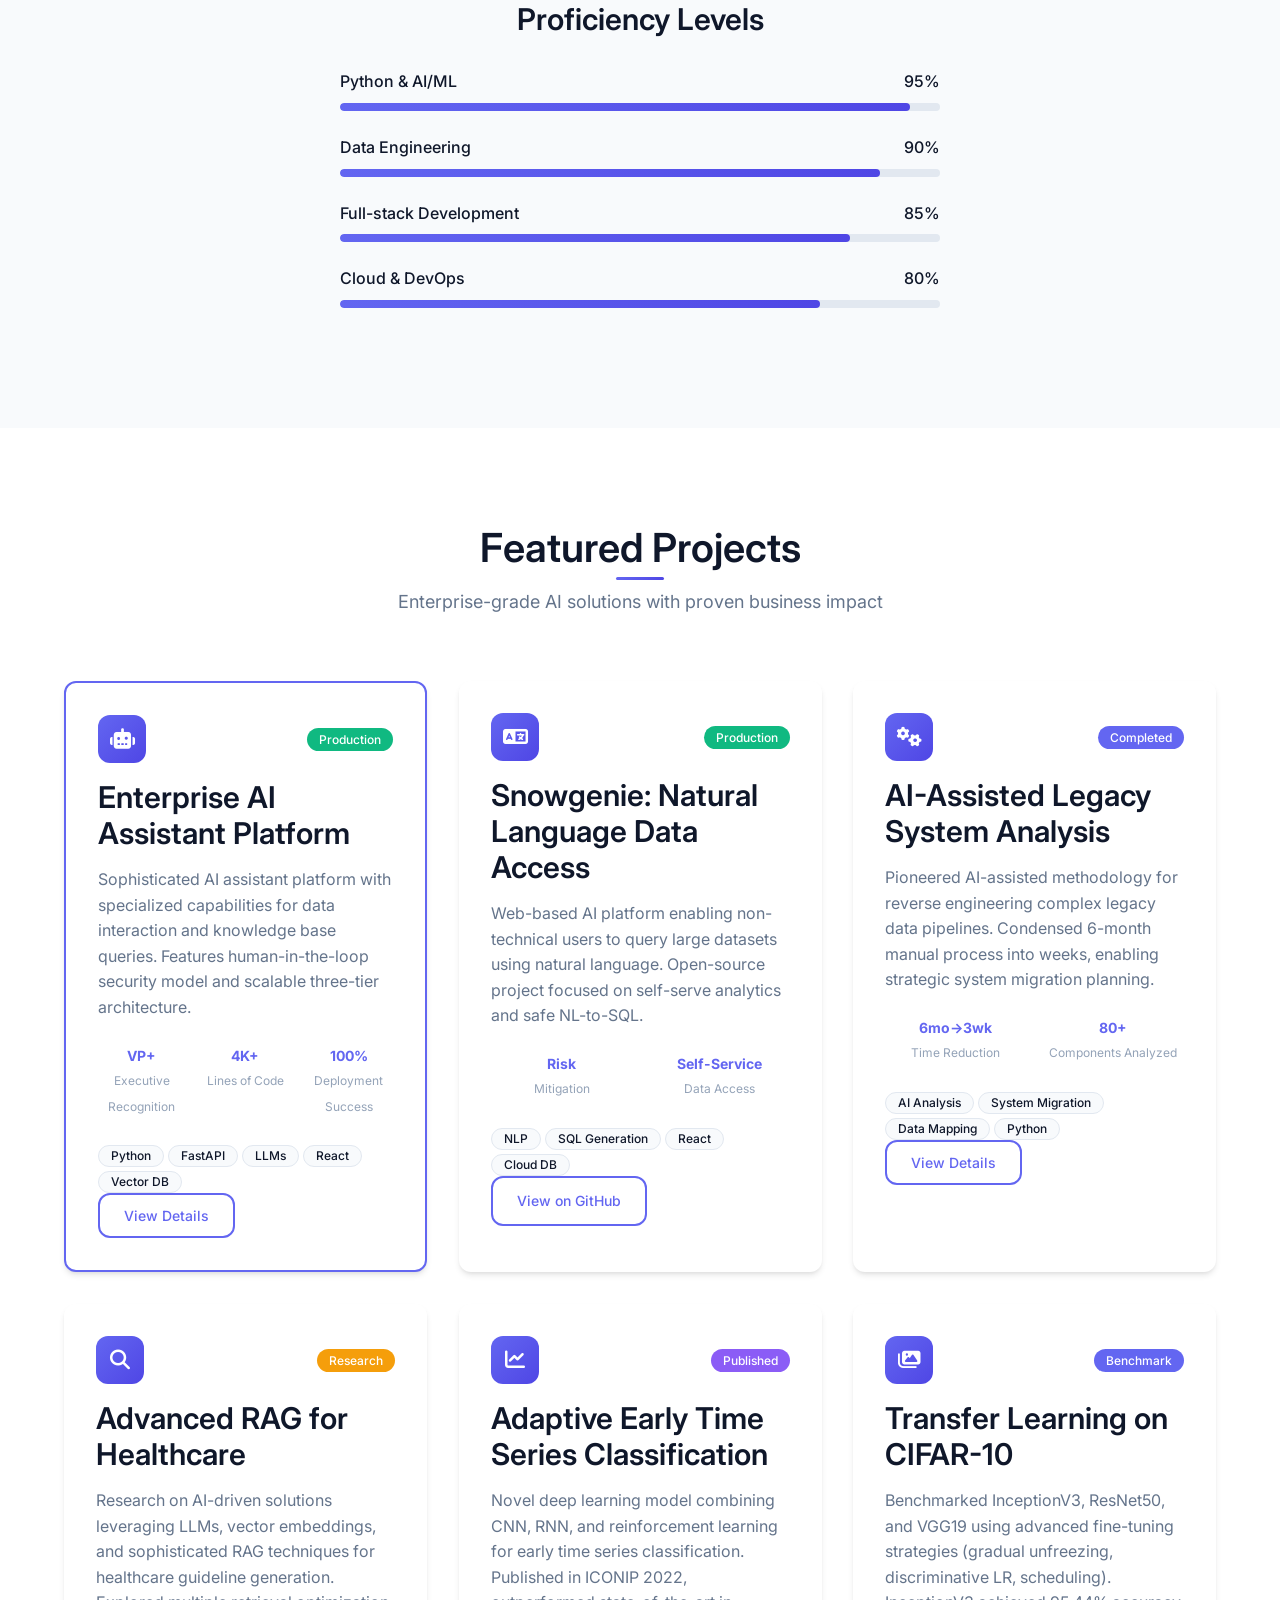
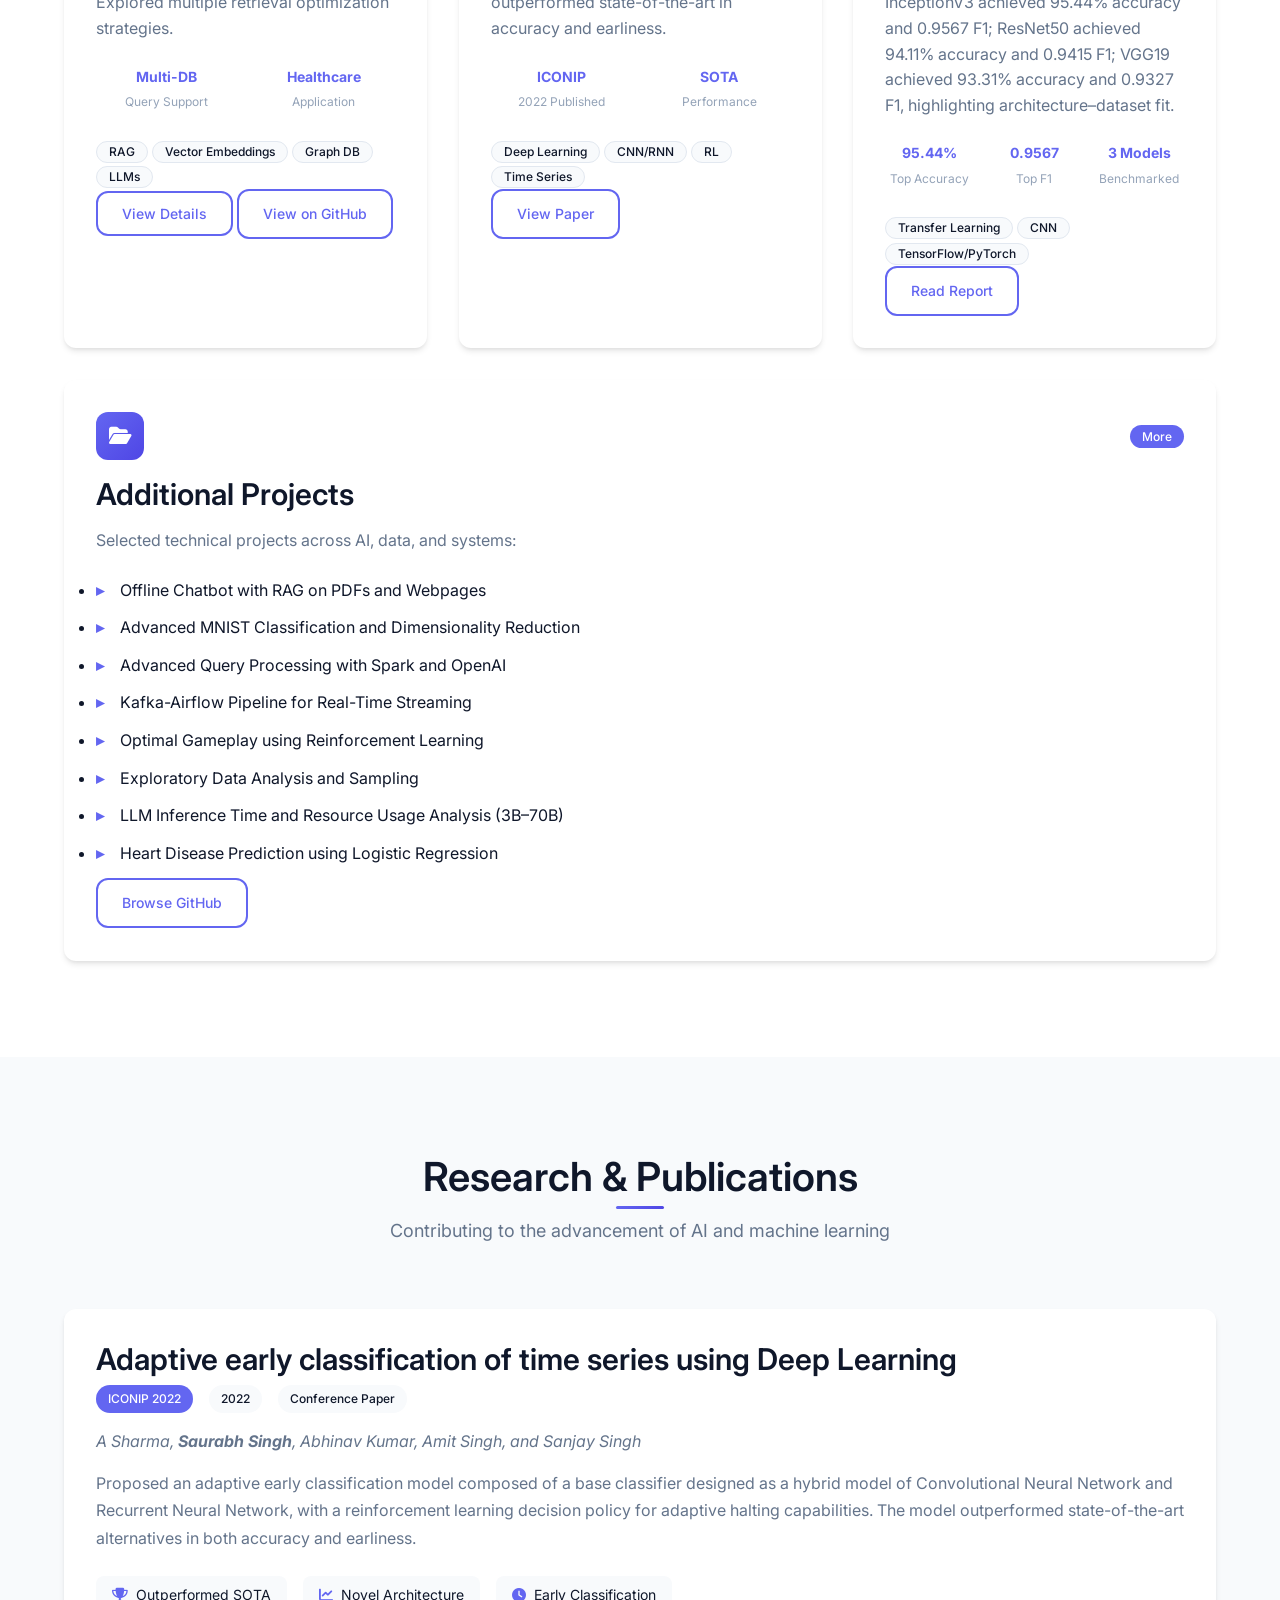
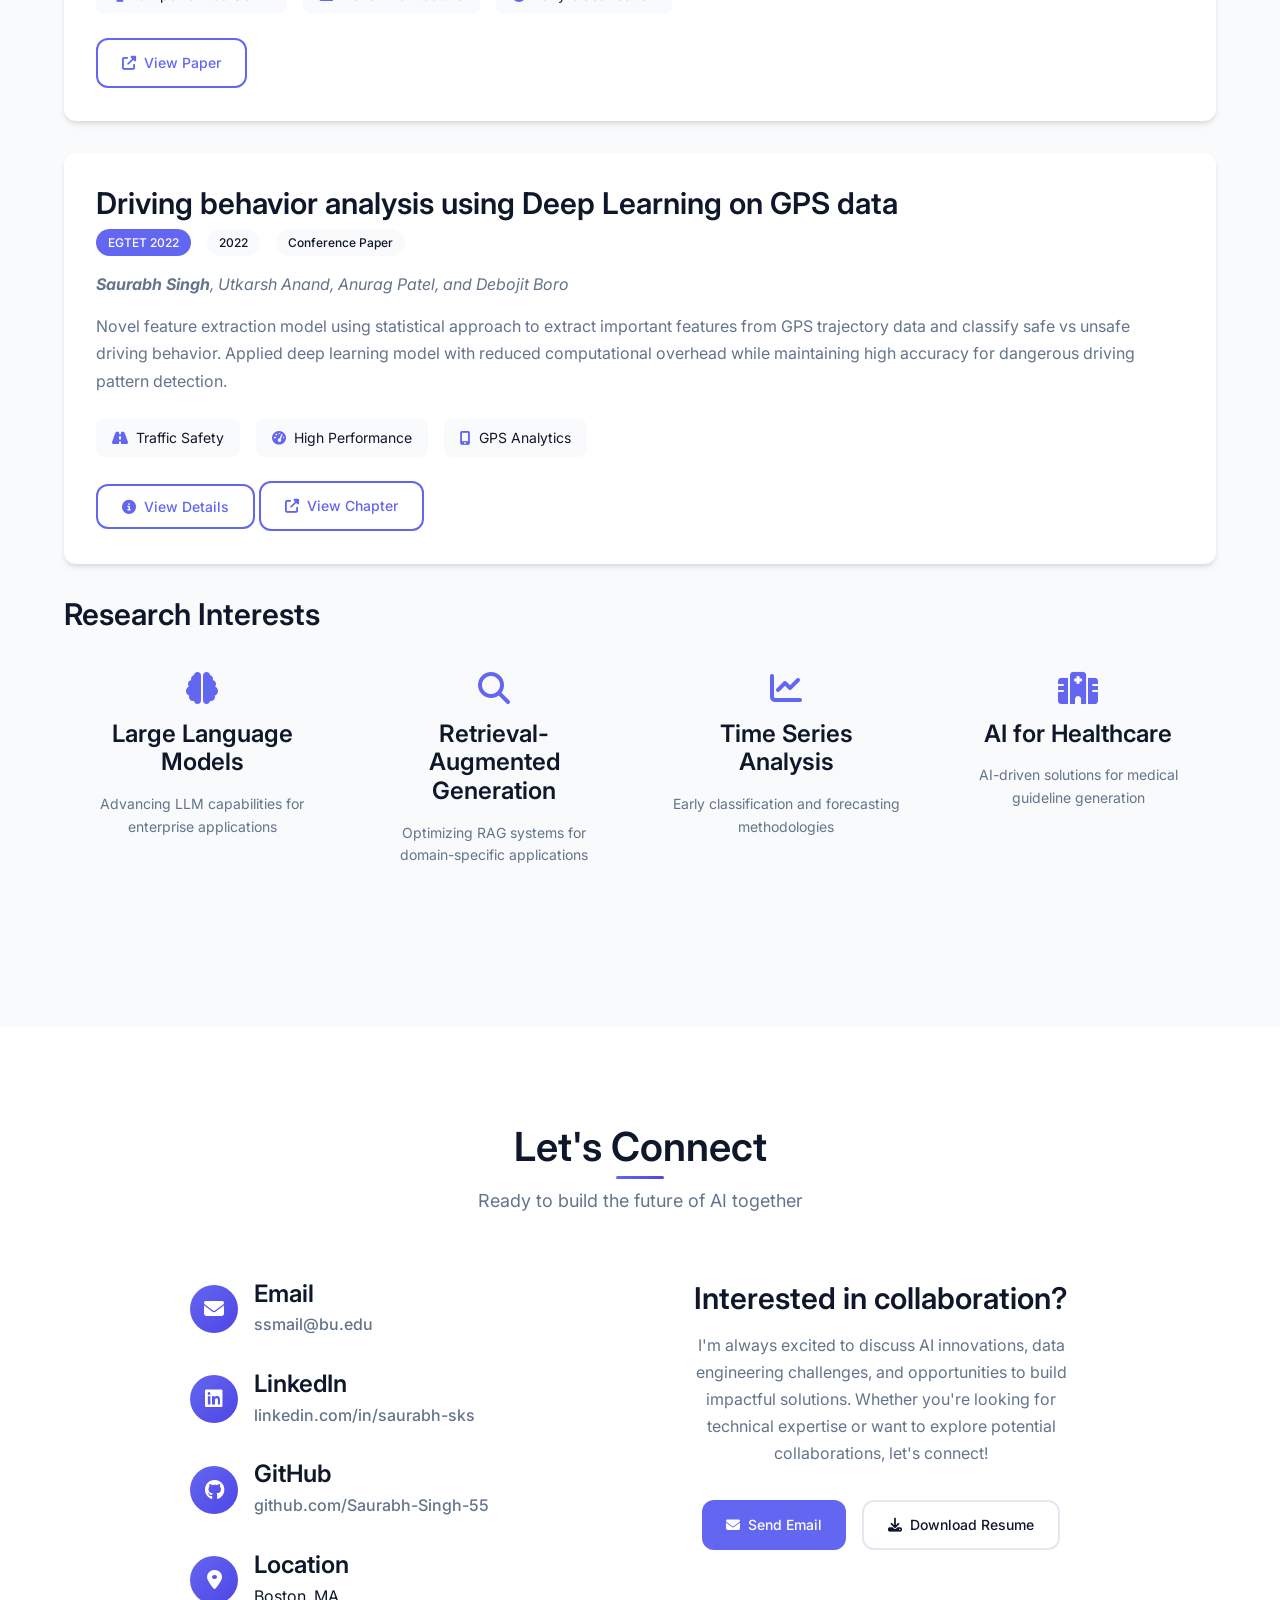
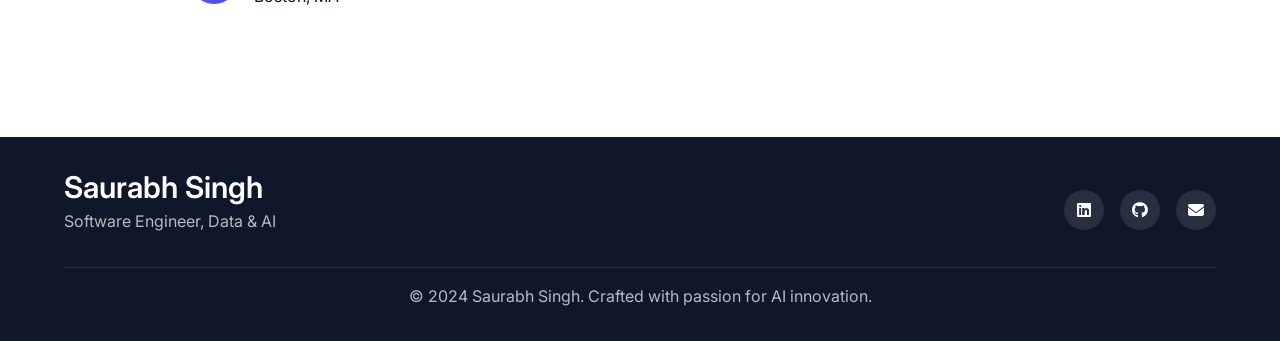
==== commit 71f72474: "Modernize site: FAANG-ready redesign, sanitized experience (Red Hat), awards section, alignment fixe" ====
--- a/index.html
+++ b/index.html
@@ -1,549 +1,1134 @@
-<!-- Credits to OmahPSD. Thanks a lot! -->
-
 <!DOCTYPE html>
 <html lang="en">
-  <head>
-    <meta charset="utf-8">
+<head>
+    <meta charset="UTF-8">
     <meta name="viewport" content="width=device-width, initial-scale=1.0">
-    <meta name="description" content="">
-    <meta name="author" content="">
+    <title>Saurabh Singh - AI Engineer</title>
+    <meta name="description" content="Software Engineer specializing in Data & AI, building enterprise AI applications and data infrastructure">
+    <meta name="author" content="Saurabh Singh">
     
-    <title>Saurabh - My Home Page</title>
-
-    <!-- Bootstrap core CSS -->
-    <link href="css/bootstrap.min.css" rel="stylesheet">
-
-    <!-- Add custom CSS here -->
+    <!-- Preload critical fonts -->
+    <link rel="preconnect" href="https://fonts.googleapis.com">
+    <link rel="preconnect" href="https://fonts.gstatic.com" crossorigin>
+    <link href="https://fonts.googleapis.com/css2?family=Inter:wght@300;400;500;600;700&family=JetBrains+Mono:wght@400;500&display=swap" rel="stylesheet">
     
-    <link href="css/style.css" rel="stylesheet">
-    <link href="css/ekko-lightbox.css" rel="stylesheet">
-    <link href="css/flexslider.css" rel="stylesheet">
-    <link href="css/animate.min.css" rel="stylesheet">
-    <link href="font-awesome/css/font-awesome.min.css" rel="stylesheet">
-    <link href="css/bootstrap-theme.min.css" rel="stylesheet">
-        <!--[if lt IE 9]>
-        <script src="http://html5shiv.googlecode.com/svn/trunk/html5.js"></script>
-        <![endif]-->
-  </head>
-
-  <body>
-  <div id="boxWrapp">
-    <div class="main-nav clearfix">
-      <!-- navbar -->
-    <nav class="navbar navbar-inverse" role="navigation">
-        <div class="container-fluid">
-        <!-- Brand and toggle get grouped for better mobile display -->
-        <div class="navbar-header">
-          <button type="button" class="navbar-toggle" data-toggle="collapse" data-target="#NavCol">
-            <span class="sr-only">Toggle navigation</span>
-            <span class="icon-bar"></span>
-            <span class="icon-bar"></span>
-            <span class="icon-bar"></span>
-          </button>
-          <a class="navbar-brand bg-primary" href="#about">Saurabh</a>
+    <!-- Icons -->
+    <link rel="stylesheet" href="https://cdnjs.cloudflare.com/ajax/libs/font-awesome/6.4.0/css/all.min.css">
+    
+    <!-- Styles -->
+    <link rel="stylesheet" href="css/modern-style.css">
+    
+</head>
+<body>
+    <!-- Navigation -->
+    <nav class="navbar" id="navbar">
+        <div class="nav-container">
+            <div class="nav-brand">
+                <span class="nav-logo">SS</span>
+            </div>
+            <div class="nav-menu" id="nav-menu">
+                <a href="#home" class="nav-link">Home</a>
+                <a href="#about" class="nav-link">About</a>
+                <a href="#experience" class="nav-link">Experience</a>
+                <a href="#skills" class="nav-link">Skills</a>
+                <a href="#awards" class="nav-link">Awards</a>
+                <a href="#projects" class="nav-link">Projects</a>
+                <a href="#research" class="nav-link">Research</a>
+                <a href="#contact" class="nav-link">Contact</a>
+            </div>
+            <div class="nav-toggle" id="nav-toggle">
+                <span></span>
+                <span></span>
+                <span></span>
+            </div>
         </div>
-        
-        <!-- Collect the nav links, forms, and other content for toggling -->
-        <div class="collapse navbar-collapse" id="NavCol">
-         <ul class="nav navbar-nav navbar-right">
-           
-            <li class="current"><a href="#about" class="linear">Home</a></li>
-            <li><a href="#aboutMore" class="linear">About</a></li>
-            <li><a href="#Publications" class="linear">Publications</a></li>
-            <li><a href="#Internships" class="linear">Internships</a></li>
-            <li><a href="#Projects" class="linear">Projects</a></li>
-            <li><a href="#contact" class="linear">Contact</a></li>
-          </ul>
-        
-         
-        </div><!-- /.navbar-collapse -->
-        </div><!-- /.container-fluid -->
     </nav>
-      
-    </div>
-    <!-- Full Page Image Header Area -->
-    <div id="about" class="header">
-
-    <div class="maskHeader"></div>
-    <div class="main-caption">
-            <!-- slider -->
-    <div id="flex-head" class="flexslider">
-        <ul class="slides">
-            <li>
-                <h1>Hi, I'm Saurabh</h1>    
-                <h2>Welcome to My Home Page</h2>
-            </li>
-            <li>
-                <h1>I'm a graduate student at Boston University</h1>
-                <h2>Passionate about solving problems and learning new things in life</h2>
-            </li>
-            <li>
-                <h1>Personal artistic expression</h1>
-                <h2>Turning ideas into code in the most efficient way is my expression of art </h2>
-            </li>
-            <li>
-                <h1>Explore my work</h1> 
-                <h2>Read this page to know more about me</h2>   
-            </li>
-        </ul>
-    </div> 
-    <!-- end slider --> 
-        <a href="#aboutMore" class="btn btnAbout btn-clear border-color color-primary btn-lg linear">READ MORE</a>
-    </div><!--  end main caption -->
-            
-    </div>
-    <!-- end header -->
-    <!-- /Full Page Image Header Area -->
-
+
+    <!-- Hero Section -->
+    <section id="home" class="hero">
+        <div class="hero-container">
+            <div class="hero-content">
+                <div class="hero-text">
+                    <h1 class="hero-title">
+                        <span class="title-line">Hi, I'm</span>
+                        <span class="title-name">Saurabh Singh</span>
+                        <span class="title-role">AI Engineer</span>
+                    </h1>
+                    <p class="hero-description">
+                        Software Engineer specializing in Data & AI, building enterprise-grade AI applications 
+                        and data infrastructure that drive business outcomes at scale.
+                    </p>
+                    <div class="hero-stats">
+                        <div class="stat">
+                            <span class="stat-number">2+</span>
+                            <span class="stat-label">Years Experience</span>
+                        </div>
+                        <div class="stat">
+                            <span class="stat-number">5+</span>
+                            <span class="stat-label">AI Projects</span>
+                        </div>
+                        <div class="stat">
+                            <span class="stat-number">VP</span>
+                            <span class="stat-label">Level Recognition</span>
+                        </div>
+                    </div>
+                    <div class="hero-actions">
+                        <a href="#projects" class="btn btn-primary">View My Work</a>
+                        <a href="#contact" class="btn btn-secondary">Get In Touch</a>
+                    </div>
+                </div>
+                <div class="hero-visual">
+                    <div class="code-snippet">
+                        <div class="code-header">
+                            <span class="code-title">ai_engineer.py</span>
+                            <div class="code-dots">
+                                <span></span>
+                                <span></span>
+                                <span></span>
+                            </div>
+                        </div>
+                        <div class="code-content">
+                            <pre><code><span class="keyword">class</span> <span class="class-name">AIEngineer</span>:
+    <span class="keyword">def</span> <span class="function">__init__</span>(<span class="param">self</span>):
+        <span class="param">self</span>.expertise = [
+            <span class="string">"LLMs & RAG Systems"</span>,
+            <span class="string">"Data Pipelines"</span>,
+            <span class="string">"Enterprise AI"</span>,
+            <span class="string">"Full-stack Development"</span>
+        ]
+        <span class="param">self</span>.impact = <span class="string">"Production-grade solutions"</span>
     
-    <!-- content -->
-    <div id="aboutMore" class="page">
-      <div class="container">
-        <div class="row">
-          <div class="col-md-10  col-md-offset-1">
-            <div class="build title-page">
-                <h2 class="text-center">ABOUT ME</h2>   
-                <div class="line-title bg-primary"></div>
-            </div>
-           </div><!-- end col -->
-        </div><!-- end row -->
-        
-        <div class="row">
-           <div class="col-md-12">
-               <div class="build main-about">
-                   <div class="row">
-                       <div class="col-md-3">
-                            <div class="main-avatar text-center">
-                                <div class="avatar img-thumbnail img-circle">
-                                <img src="img/pass_one.png" alt="avatar" />
+    <span class="keyword">def</span> <span class="function">solve_problems</span>(<span class="param">self</span>):
+        <span class="keyword">return</span> <span class="string">"AI-driven innovation"</span></code></pre>
+                        </div>
+                    </div>
+                    <div class="floating-elements">
+                        <div class="floating-icon" style="--delay: 0s">
+                            <i class="fab fa-python"></i>
+                        </div>
+                        <div class="floating-icon" style="--delay: 1s">
+                            <i class="fas fa-robot"></i>
+                        </div>
+                        <div class="floating-icon" style="--delay: 2s">
+                            <i class="fas fa-database"></i>
+                        </div>
+                        <div class="floating-icon" style="--delay: 3s">
+                            <i class="fas fa-brain"></i>
+                        </div>
+                    </div>
+                </div>
+            </div>
+        </div>
+        <div class="scroll-indicator">
+            <div class="scroll-arrow"></div>
+        </div>
+    </section>
+
+    <!-- Awards Section -->
+    <section id="awards" class="experience">
+        <div class="container">
+            <div class="section-header">
+                <h2 class="section-title">Awards</h2>
+                <p class="section-subtitle">Recognition for engineering impact and innovation</p>
+            </div>
+            <div class="experience-content">
+                <div class="experience-item">
+                    <div class="experience-header">
+                        <div class="company-info">
+                            <h3>Dataverse Business Impact Award</h3>
+                            <p class="company-name">Red Hat</p>
+                            <p class="duration">Q2 2025</p>
+                        </div>
+                        <div class="experience-badge">
+                            <span>Award</span>
+                        </div>
+                    </div>
+                    <div class="experience-description">
+                        <p>
+                            Best Engineering Innovation in Dataverse — AI. Recognized for developing an intelligent assistant
+                            that empowers leaders to extract insights from the enterprise data platform via conversational,
+                            context-aware interfaces. The prototype was built in under two days, demonstrating rapid innovation
+                            and proving viability. Impact areas include reduced time-to-insight, higher trust in AI-assisted tools,
+                            and increased productivity for leadership.
+                        </p>
+                        <div class="responsibilities">
+                            <h4>Highlights</h4>
+                            <ul>
+                                <li>LLM-powered assistant utilizing software agent paradigms and multi-component patterns</li>
+                                <li>Shift from static dashboards to dynamic conversational interfaces</li>
+                                <li>Strong positive feedback from key stakeholders</li>
+                            </ul>
+                        </div>
+                    </div>
+                </div>
+            </div>
+        </div>
+    </section>
+
+    <!-- About Section -->
+    <section id="about" class="about">
+        <div class="container">
+            <div class="section-header">
+                <h2 class="section-title">About Me</h2>
+                <p class="section-subtitle">Building the future with AI and data</p>
+            </div>
+            <div class="about-content">
+                <div class="about-text">
+                    <div class="about-intro">
+                        <p>
+                            I'm a passionate Software Engineer specializing in Data & AI with a proven track record 
+                            of delivering enterprise-grade AI applications that receive executive-level recognition. 
+                            My journey spans from academic research to building production systems that solve real-world 
+                            business problems.
+                        </p>
+                        <p>
+                            Currently, I design and build full-stack AI applications and data infrastructure, 
+                            focusing on LLMs, RAG systems, and automated data pipelines. My work has consistently 
+                            delivered significant business impact, including reducing complex manual processes from 
+                            months to weeks using AI-assisted methodologies.
+                        </p>
+                    </div>
+                    
+                    <div class="about-highlights">
+                        <h3>Key Strengths</h3>
+                        <div class="highlights-grid">
+                            <div class="highlight-item">
+                                <i class="fas fa-rocket"></i>
+                                <h4>Rapid Innovation</h4>
+                                <p>Praised by VPs for quick iterations and bringing velocity to AI initiatives</p>
+                            </div>
+                            <div class="highlight-item">
+                                <i class="fas fa-bullseye"></i>
+                                <h4>Business Impact</h4>
+                                <p>Connecting technical solutions to real business problems and strategic goals</p>
+                            </div>
+                            <div class="highlight-item">
+                                <i class="fas fa-cogs"></i>
+                                <h4>Enterprise Quality</h4>
+                                <p>Building production-ready, scalable solutions that integrate into core workflows</p>
+                            </div>
+                            <div class="highlight-item">
+                                <i class="fas fa-users"></i>
+                                <h4>Cross-functional Leadership</h4>
+                                <p>Collaborating across teams and driving adoption of AI solutions organization-wide</p>
+                            </div>
+                        </div>
+                    </div>
+
+                    <div class="about-journey">
+                        <h3>Professional Journey</h3>
+                        <div class="journey-timeline">
+                            <div class="timeline-item">
+                                <div class="timeline-date">2024 - Present</div>
+                                <div class="timeline-content">
+                                    <h4>Software Engineer, Data & AI</h4>
+                                    <p>Red Hat — Leading enterprise AI initiatives, building production-grade applications</p>
                                 </div>
                             </div>
-
-                            <div class="text-center">
-                                <br>
-                                <span style="font-weight:bold">
-                                    <p style="font-size:18px"> 
-                                        Saurabh Singh <br>
-                                        CS Grad, Boston University <br>
-                                    </p>
-                                </span>
-                            </div>
-                       </div>
-
-                       <div class="col-md-9">
-                            <div class="about-content">
-                                    <p>
-                                      I am Saurabh Singh, a graduate student in Computer Science at Boston University with a Bachelor's degree
-                                      in Computer Science and Engineering from Tezpur University. Throughout my academic journey, I have focused
-                                      on software engineering and machine learning, consistently striving for innovation in these fields.
-                                      My profound interest in computer science and my passion for innovation drive me to enthusiastically 
-                                      contribute to advancements in the field as I continue my academic journey at Boston University.<br>
-                                    </p>
-                                    <p>
-                                      Apart from academics, I have a passion for football and enjoy playing sports like cricket, badminton, and volleyball. During my free time, I engage in portrait sketching and chess matches. 
-                                    <p>
-                                      For additional details about my academic background, please refer to my resume.
-                                    </p>
-                                    <br>
-
-                                    <div class="row">
-                                        <div class="col-md-4 col-md-offset-0">
-                                            <a href="resources/cvCompact.pdf" class="btn btnAbout btn-clear btn-lg border-color color-primary linear">RESUME</a>  
-                                        </div>
-                                        <div class="col-md-4">
-                                            <a href="#Projects" class="btn btnAbout btn-clear btn-lg border-color linear color-primary">PROJECTS</a>
-                                        </div>
-                                        <div class="col-md-4">
-                                            <a href="#contact" class="btn btnAbout btn-clear btn-lg border-color linear color-primary">CONTACT ME</a>
-                                        </div>
-                                    </div><!--/row-->
-
-                            </div>
-                        </div>
-                    </div>
-                    
-                    <div class="row">
-        
-                    </div><!-- end col -->  
-                                        
-                </div>
-            </div><!-- end col -->
-          
-        </div><!-- end row -->
-      </div>
-      </div>
-        
-    <!-- Publications -->   
-
-    <div id="Publications" class="page clearfix">
-        <div class="container">
-            <div class="row">
-                <div class="col-md-10  col-md-offset-1">
-                    <div class="build title-page">
-                        <h2 class="text-center">PUBLICATIONS</h2>   
-                            <div class="line-title bg-primary"></div>
-                    </div>
-                </div><!-- end col -->
-            </div><!-- end row -->
-
-            <br>
-        </div>
-
-        <div class="container">
-           <div class="row panel-default">
-            <div class="col-md-10  col-md-offset-1">
-              <div class="panel-body">
-                  <h4>
-                    <strong><a href="https://doi.org/10.1007/978-3-031-30111-7_45">Adaptive early classification of time series using Deep Learning </a></strong>
-                  </h4>
-                  <div class="text-right">
-                    <h6> <strong>A Sharma, Saurabh Singh, Abhinav Kumar,
-                      Amit Singh, and Sanjay Singh (IIT BHU)</strong> </h6> 
-                  </div>
-                  <UL>
-                    <LI> <strong><a href="https://doi.org/10.1007/978-3-031-30111-7_45"></a>Conference:</strong> International Conference on Neural Information Processing <strong>(ICONIP 2022) </strong>
-                  </UL>  
-                  <h4>
-                    <strong>Abstract:</strong>
-                  </h4>
-                  <p class="desc"> Early Classification of Time Series (ECTS) is a process of
-                    predicting the class label of time series at the earliest without observing
-                    the complete sequence. Time Series data is a collection of data points
-                    over time, and a decision has been made based on a complete sequence.
-                    However, early decision based on partial information is beneficial in timesensitive applications. ECTS is an emerging research area with multiple
-                    applications in various domains such as health and disease prediction
-                    in medicine, Quality and Process Monitoring in Industry, Drought and
-                    Crop monitoring in agriculture. In this paper, we propose an adaptive
-                    early classification model composed of two components. The first component is the base classifier, which has been designed as a hybrid model
-                    of Convolutional Neural Network and Recurrent Neural Network. The
-                    Second component is the decision policy designed for adaptive halting
-                    capabilities, which has been defined as a reinforcement learning agent to
-                    determine when to stop and make a prediction. We evaluated our model
-                    on publicly available different kinds of time-series datasets. The proposed
-                    method outperformed the state-of-the-art in terms of both accuracy and
-                    earliness.</p>
-                  <br>
-
-
-                  <br>
-
-                  <h4>
-                    <strong><a href="resources/GPS.pdf">Driving behavior analysis using Deep Learning on GPS data</a></strong>
-                  </h4>
-                  <div class="text-right">
-                    <h6> <strong> Saurabh Singh, Utkarsh Anand, Anurag patel and Debojit Boro (Tezpur University)</strong> </h6> 
-                  </div>
-                  <UL>
-                    <LI> <strong>Conference: </strong>Emerging Global Trends in Engineering and Technology <strong>(EGTET 2022)</strong> </strong>
-                  </UL>     
-                  <h4>
-                    <strong>Abstract:</strong>
-                  </h4>
-                  <p class="desc">Aggressive drivers are often considered to violate traffic rules
-                    and adopt dangerous driving behavior. This requires the development of
-                    effective and robust classifiers for unsafe drivers. Driving behavior analysis is the classification of driving behavior based on the driver’s GPS
-                    trajectory. With ever-increasing GPS trajectory data, dangerous driving
-                    behavior can be thoroughly analyzed and better classified using a deep
-                    learning model. Behavioral analytics can help us analyze and identify
-                    dangerous drivers that contribute to traffic safety and promote safe driving behavior. In this paper, we propose a novel feature extraction model
-                    using a statistical approach to extract the important features from the
-                    GPS trajectory data and label the trajectory. To overcome the dataset
-                    dependency, we propose to use a deep learning model on our labeled data
-                    and finally classify the safe and unsafe drivers. The proposed method
-                    demonstrates high accuracy with reduced computational overhead.</p>
-                  <br>                
-                  
-              </div>
-            </div>
-          </div>
-        </div>
-        
-        <br>
-
-    </div><!--end container-->
-
-    <!-- Internships -->
-    <div id="Internships" class="page clearfix">
-        <div class="container">
-            <div class="row">
-                <div class="col-md-10  col-md-offset-1">
-                    <div class="build title-page">
-                        <h2 class="text-center">INTERNSHIPS</h2>    
-                            <div class="line-title bg-primary"></div>
-                    </div>
-                </div><!-- end col -->
-            </div><!-- end row -->
-        
-                <div class="col-md-12">
-                <div class="folio-content clearfix">
-                <div class="row">
-                    
-                    <div class="col-md-8 col-md-offset-2 box">
-                    <div class="folio-img">
-                        <div class="portfolio-item ">
-                            <div class="thumbnail">
-                                <div class="thumb-img">
-                              
-                                    <div class="link-attr">
-                                        <a href="img/portfolio/ubc.jpg" data-gallery="global-gallery" data-parent="" data-toggle="lightbox" data-title="RCRL model (RNN, CNN and RL combined)" class="link-search animated linear">
-                                            <i class="fa fa-search"></i></a>
-                                        <a href="https://doi.org/10.1007/978-3-031-30111-7_45" class="link-chain animated linear"><i class="fa  fa-chain"></i></a>
-                                    </div>
-                                    
-                                    <img class="linear img-portfolio img-responsive" src="img/portfolio/ubc.jpg" alt="RCRL model (RNN, CNN and RL combined)">
-                                                       
-                                    <div class="folio-caption">
-                                        <i class="fa fa-caret-up"></i>
-                                       <p>IIT BHU Research Internship</p>
-                                    </div>
-                                
+                            <div class="timeline-item">
+                                <div class="timeline-date">2024</div>
+                                <div class="timeline-content">
+                                    <h4>Research Assistant</h4>
+                                    <p>Advanced RAG research for healthcare applications at Boston University</p>
                                 </div>
                             </div>
-                        </div>
-                    </div>
-                </div>
-                </div>
-                </div><!-- end col -->
-            <br>
+                            <div class="timeline-item">
+                                <div class="timeline-date">2022 - 2024</div>
+                                <div class="timeline-content">
+                                    <h4>Graduate Studies</h4>
+                                    <p>MS Computer Science, Boston University - Focus on AI/ML</p>
+                                </div>
+                            </div>
+                        </div>
+                    </div>
+                </div>
+                
+                <div class="about-visual">
+                    <div class="profile-card">
+                        <div class="profile-image">
+                            <img src="img/profile-professional.jpeg" alt="Saurabh Singh" onerror="this.style.display='none'">
+                            <div class="profile-placeholder">
+                                <i class="fas fa-user"></i>
+                            </div>
+                        </div>
+                        <div class="profile-info">
+                            <h3>Saurabh Singh</h3>
+                            <p>Software Engineer, Data & AI</p>
+                            <div class="profile-stats">
+                                <div class="profile-stat">
+                                    <span class="stat-value">100%</span>
+                                    <span class="stat-label">Project Success Rate</span>
+                                </div>
+                                <div class="profile-stat">
+                                    <span class="stat-value">VP+</span>
+                                    <span class="stat-label">Executive Recognition</span>
+                                </div>
+                            </div>
+                        </div>
+                    </div>
+                    
+                    <div class="tech-stack-preview">
+                        <h4>Core Technologies</h4>
+                        <div class="tech-icons">
+                            <span class="tech-icon" title="Python">🐍</span>
+                            <span class="tech-icon" title="TensorFlow">🔥</span>
+                            <span class="tech-icon" title="React">⚛️</span>
+                            <span class="tech-icon" title="Docker">🐳</span>
+                            <span class="tech-icon" title="Kubernetes">☸️</span>
+                            <span class="tech-icon" title="PostgreSQL">🐘</span>
+                        </div>
+                    </div>
+                </div>
+            </div>
         </div>
-
-        <br><br>
-
-        <div class="row">
-            <div class="col-md-4 col-md-offset-4">
-                <center><a href="resources/Internship.pdf"  class="btn btn-clear btn-lg border-color linear hire">DETAILS OF INTERNSHIPS</a></center>   
-            </div><!--/col-md-4-->
-        </div><!--/row-->
-        <br><br>
-
-    </div><!--end container-->
-
-
-    <!-- Selected Projects -->   
-
-    <div id="Projects" class="page clearfix">
+    </section>
+
+    <!-- Experience Section -->
+    <section id="experience" class="experience">
         <div class="container">
-            <div class="row">
-                <div class="col-md-10  col-md-offset-1">
-                    <div class="build title-page">
-                        <h2 class="text-center">SELECTED PROJECTS</h2>  
-                            <div class="line-title bg-primary"></div>
-                    </div>
-                </div><!-- end col -->
-            </div><!-- end row -->
-
-            <br>
+            <div class="section-header">
+                <h2 class="section-title">Professional Experience</h2>
+                <p class="section-subtitle">Building AI solutions that drive business outcomes</p>
+            </div>
+            
+            <div class="experience-content">
+                <div class="experience-item">
+                    <div class="experience-header">
+                        <div class="company-info">
+                            <h3>Software Engineer, Data & AI</h3>
+                            <p class="company-name">Red Hat</p>
+                            <p class="duration">Jul 2025 - Present</p>
+                        </div>
+                        <div class="experience-badge">
+                            <span>Current Role</span>
+                        </div>
+                    </div>
+                    
+                    <div class="experience-description">
+                        <p>Design and build full-stack AI applications and data infrastructure to accelerate data-driven initiatives.</p>
+                        
+                        <div class="achievements">
+                            <h4>Key Achievements</h4>
+                            <div class="achievement-grid">
+                                <div class="achievement-item">
+                                    <div class="achievement-metric">VP+</div>
+                                    <div class="achievement-desc">Executive recognition for AI innovation velocity</div>
+                                </div>
+                                <div class="achievement-item">
+                                    <div class="achievement-metric">6mo→3wk</div>
+                                    <div class="achievement-desc">Reduced complex analysis timeline using AI</div>
+                                </div>
+                                <div class="achievement-item">
+                                    <div class="achievement-metric">100%</div>
+                                    <div class="achievement-desc">Production deployment success rate</div>
+                                </div>
+                            </div>
+                        </div>
+                        
+                        <div class="responsibilities">
+                            <h4>Core Responsibilities</h4>
+                            <ul>
+                                <li>Developed enterprise AI assistant platform with advanced MCP server integration</li>
+                                <li>Built AI-powered natural language query interfaces for large-scale data access</li>
+                                <li>Engineered critical data pipelines ensuring data integrity for business analytics</li>
+                                <li>Pioneered AI-assisted methodologies for legacy system analysis and migration</li>
+                                <li>Led cross-functional collaboration to integrate AI solutions into core workflows</li>
+                            </ul>
+                        </div>
+                    </div>
+                    
+                    <div class="tech-stack">
+                        <span class="tech-tag">Python</span>
+                        <span class="tech-tag">FastAPI</span>
+                        <span class="tech-tag">LLMs</span>
+                        <span class="tech-tag">RAG</span>
+                        <span class="tech-tag">React</span>
+                        <span class="tech-tag">Data Pipelines</span>
+                        <span class="tech-tag">SQL</span>
+                        <span class="tech-tag">Docker</span>
+                    </div>
+                </div>
+
+                <div class="experience-item">
+                    <div class="experience-header">
+                        <div class="company-info">
+                            <h3>Data Engineer</h3>
+                            <p class="company-name">Red Hat</p>
+                            <p class="duration">Jan 2025 - Jul 2025 · 7 mos</p>
+                        </div>
+                        <div class="experience-badge">
+                            <span>Data</span>
+                        </div>
+                    </div>
+                    <div class="experience-description">
+                        <p>Delivered reliable data products and pipelines as part of a modern data platform.</p>
+                        <div class="responsibilities">
+                            <h4>Core Contributions</h4>
+                            <ul>
+                                <li>Designed ELT pipelines and transformations with modern data stack practices</li>
+                                <li>Implemented event-based ingestion and data quality checks</li>
+                                <li>Partnered with analytics to support marketing and product insights</li>
+                            </ul>
+                        </div>
+                    </div>
+                    <div class="tech-stack">
+                        <span class="tech-tag">SQL</span>
+                        <span class="tech-tag">Data Warehousing</span>
+                        <span class="tech-tag">dbt</span>
+                        <span class="tech-tag">Python</span>
+                    </div>
+                </div>
+
+                <div class="experience-item">
+                    <div class="experience-header">
+                        <div class="company-info">
+                            <h3>Data & AI Intern</h3>
+                            <p class="company-name">Red Hat</p>
+                            <p class="duration">May 2024 - Dec 2024 · 8 mos</p>
+                        </div>
+                        <div class="experience-badge">
+                            <span>Internship</span>
+                        </div>
+                    </div>
+                    <div class="experience-description">
+                        <p>Explored LLMs, vector embeddings, and advanced RAG to build practical AI capabilities.</p>
+                        <div class="responsibilities">
+                            <h4>Highlights</h4>
+                            <ul>
+                                <li>Prototyped NL-to-SQL and multi-database query translation techniques</li>
+                                <li>Evaluated retrieval strategies including routing, re-ranking, and corrective RAG</li>
+                                <li>Optimized chunking, indexing hierarchies, and embedding strategies</li>
+                            </ul>
+                        </div>
+                    </div>
+                    <div class="tech-stack">
+                        <span class="tech-tag">LLMs</span>
+                        <span class="tech-tag">RAG</span>
+                        <span class="tech-tag">Vector DB</span>
+                        <span class="tech-tag">Python</span>
+                    </div>
+                </div>
+
+                <div class="experience-item">
+                    <div class="experience-header">
+                        <div class="company-info">
+                            <h3>Research Assistant</h3>
+                            <p class="company-name">Boston University</p>
+                            <p class="duration">Feb 2024 - May 2024 · 4 mos</p>
+                        </div>
+                        <div class="experience-badge research">
+                            <span>Research</span>
+                        </div>
+                    </div>
+                    
+                    <div class="experience-description">
+                        <p>Research on AI-driven solutions leveraging LLMs, vector embeddings, and RAG for healthcare guideline generation.</p>
+                        
+                        <div class="responsibilities">
+                            <h4>Research Focus Areas</h4>
+                            <ul>
+                                <li>Advanced Retrieval-Augmented Generation (RAG) techniques and optimization strategies</li>
+                                <li>Query decomposition and translation methodologies for multi-database systems</li>
+                                <li>Specialized embedding models and hierarchical indexing architectures</li>
+                                <li>Self-RAG and corrective RAG implementations for improved generation quality</li>
+                                <li>Vector database optimization and semantic routing for healthcare applications</li>
+                            </ul>
+                        </div>
+                    </div>
+                    
+                    <div class="tech-stack">
+                        <span class="tech-tag">LLMs</span>
+                        <span class="tech-tag">Vector Embeddings</span>
+                        <span class="tech-tag">RAG</span>
+                        <span class="tech-tag">Graph Databases</span>
+                        <span class="tech-tag">Vector Databases</span>
+                        <span class="tech-tag">NLP</span>
+                    </div>
+                </div>
+
+                <div class="experience-item">
+                    <div class="experience-header">
+                        <div class="company-info">
+                            <h3>Graduate Student</h3>
+                            <p class="company-name">Boston University</p>
+                            <p class="duration">2022 - 2024</p>
+                        </div>
+                        <div class="experience-badge education">
+                            <span>Education</span>
+                        </div>
+                    </div>
+                    
+                    <div class="experience-description">
+                        <p>Master of Science in Computer Science with focus on Machine Learning and AI research.</p>
+                        
+                        <div class="achievements">
+                            <h4>Academic Achievements</h4>
+                            <div class="achievement-list">
+                                <div class="achievement-item">
+                                    <i class="fas fa-award"></i>
+                                    <span>Published research in ICONIP 2022 (International Conference on Neural Information Processing)</span>
+                                </div>
+                                <div class="achievement-item">
+                                    <i class="fas fa-trophy"></i>
+                                    <span>Developed novel adaptive early classification model for time series</span>
+                                </div>
+                                <div class="achievement-item">
+                                    <i class="fas fa-star"></i>
+                                    <span>Research on driving behavior analysis using deep learning on GPS data</span>
+                                </div>
+                            </div>
+                        </div>
+                    </div>
+                    
+                    <div class="tech-stack">
+                        <span class="tech-tag">Deep Learning</span>
+                        <span class="tech-tag">CNN/RNN</span>
+                        <span class="tech-tag">Reinforcement Learning</span>
+                        <span class="tech-tag">Time Series</span>
+                        <span class="tech-tag">Computer Vision</span>
+                    </div>
+                </div>
+            </div>
         </div>
-
+    </section>
+
+    <!-- Skills Section -->
+    <section id="skills" class="skills">
         <div class="container">
-           <div class="row panel-default">
-            <div class="col-md-10  col-md-offset-1">
-              <div class="panel-body ">
-                  <h4>
-                    <strong><a href="https://link.springer.com/chapter/10.1007/978-981-99-4362-3_29">Driving behavior analysis using Deep Learning on GPS data</a></strong>
-                  </h4>
-                  <div class="about-content">
-                      <UL>
-                        <LI> Applied advanced statistical techniques and feature extraction methods to assess and label driving behaviour from GPS trajectory data
-                        <LI> Identified incidents of harsh acceleration and braking by leveraging the acceleration feature. Also, detected harsh turning events by analyzing the angle change in trajectory.
-                          Calculated CDF values of Extracted Feature to label the Unlabelled GPS trajectory
-                        <LI> Employed a deep learning model to directly correlate GPS trajectories with their respective driving behaviour classifications
-                      </UL>
-                  </div>
-                  <br>
-
-                  <h4>
-                    <strong><a href="https://scholar.google.com/citations?view_op=view_citation&hl=en&user=YWUlZ9QAAAAJ&citation_for_view=YWUlZ9QAAAAJ:u5HHmVD_uO8C">Adaptive early classification of time series using Deep Learning</a></strong>
-                  </h4>
-                  <div class="about-content">
-                    <UL>
-                      <LI> Proposed an adaptive early classification model composed of a base classifier designed as a hybrid model of
-                        Convolutional Neural Network and Recurrent Neural Network
-                      <LI> Introduced a decision policy, defined as a reinforcement learning agent which determines halting strategy to make a
-                        prediction based on the base classifier
-                      <LI> Evaluated the model on different kinds of publicly available time-series datasets. The proposed model outperformed the
-                        state-of-the-art alternatives, both in terms of accuracy and earliness
-                    </UL>
-                  </div>
-                  <br>
-
-                <h4>
-                  <strong><a href="TransferLearing.html">Transfer Learning on CIFAR10: Benchmarking Inceptionv2, ResNet50, and VGG19</a></strong>
-                </h4>
-                <div class="about-content">
-                    <UL>
-                      <LI> The project Fine tuned Inceptionv2, ResNet50, and VGG19 pre-trained models on CIFAR10. Inceptionv2 excelled with a 95.44% accuracy and F1 score of 0.9567, signifying the effectiveness of strategic fine-tuning practices such as utilizing techniques like SGD with momentum, low learning rates, gradual unfreezing, discriminative fine-tuning, and learning rate schedule to enhance performance and prevent overfitting.
-                      <LI> Inceptionv2's performance peaked with a training time of just over 4 hours on a T4 GPU, outshining its counterparts with top test accuracy and F1 score. Its architectural complexity was well-suited to the dataset, demonstrating the potential of sophisticated models in transfer learning scenarios.
-                      <LI> ResNet50 displayed a balance of efficiency and accuracy on the T4 GPU, with training times averaging just under 3 hours and achieving a high test accuracy of 94.11% and an F1 score of 0.9415, validating the effectiveness of deep networks with residual learning.
-                      <LI> VGG19, with an extensive parameter set, showed a higher susceptibility to overfitting and a longer training duration of approximately 3 hours and 51 minutes on a T4 GPU, achieving a test accuracy of 93.31% and F1 score of 0.9327. This underscores the importance of model architecture compatibility with the dataset size.
-                    </UL>
-                </div>
-                <br>
-
-
-                  <h4>
-                    <strong><a href="https://github.com/Saurabh-Singh-55/Heart-Disease-prediction-using-Statistical-analysis">Heart Disease Prediction using Logistic Regression</a></strong>
-                  </h4>
-                  <div class="about-content">
-                      <UL>
-                        <LI> Heart Disease Analysis: Conducted an in-depth exploratory analysis of the Heart Disease Dataset from Cleveland UCI, uncovering key insights and relationships.
-                        <LI> Data Management: Handled data preprocessing, including missing value treatment, outlier management, and categorization. Ensured assumptions for statistical tests were met and validated.
-                        <LI> Predictive Modeling: Employed Logistic Regression in R, achieving a prediction accuracy of 88.13%, with 92% sensitivity and 84% specificity.
-                        <LI>  Visualizations & Reporting: Presented findings using data visualizations like bar charts and ROC curves, aiding in the interpretation of complex statistical outcomes for non-experts.
-                      </UL>
-                  </div>
-                  <br>
-
-                  <h4>
-                    <strong><a href="https://github.com/Saurabh-Singh-55/Live_Attendance_using_Face_Recognition">Face Recognition Attendance System</a></strong>
-                  </h4>
-                  <div class="about-content">
-                      <UL>
-                        <LI> Developed a face recognition system using OpenCV and face_recognition to detect and recognize faces in real-time webcam.
-                        <LI> Executed automated attendance recording with real-time CSV logging.
-                          
-                      </UL>
-                  </div>
-                  <br>
-
-                  <h4>
-                    <strong><a href="https://github.com/Saurabh-Singh-55/Data-Cleaning-and-Analysis">Exploratory Data Analysis and Sampling</a></strong>
-                  </h4>
-                  <div class="about-content">
-                      <UL>
-                        <LI> FIFA 21 Data Analysis: Conducted comprehensive data cleaning and preprocessing on the FIFA 21 dataset, focusing on key attributes such as player nationality, club, height, weight, and performance metrics.
-                        <LI> Sampling Techniques: Implemented various sampling methods, including simple random sampling (with and without replacement) and stratified sampling. Demonstrated the applicability of the Central Limit Theorem through random sampling.
-                        <LI> Data Visualization: Utilized histograms, bar plots, box plots, and pie charts to depict distributions, correlations, and specific insights, ensuring clarity in data presentation.
-                        <LI> Predictive Analysis: Developed a new feature to determine player eligibility for FC Barcelona based on performance metrics, thereby aiding in talent scouting and recruitment strategies.
-                        
-                          </UL>
-                  </div>
-                  <br>
-
-                  <h4>
-                    <strong><a href="https://github.com/Saurabh-Singh-55/Reinforcement-Learning-AI-in-Game-Playing">Optimal Gameplay using Reinforcement Learning</a></strong>
-                </h4>
-                <div class="about-content">
-                    <ul>
-                        <li>Applied Q-learning on Crawler robot in a simulated environment. Observed parameters affect the agent’s policies and actions.</li>
-                        <li>Implemented an approximate Q-learning agent and with only 50 training games, the agent managed almost a 100% win rate.</li>
+            <div class="section-header">
+                <h2 class="section-title">Technical Expertise</h2>
+                <p class="section-subtitle">Cutting-edge technologies for AI and data solutions</p>
+            </div>
+            
+            <div class="skills-content">
+                <div class="skills-category">
+                    <h3>AI & Machine Learning</h3>
+                    <div class="skills-grid">
+                        <div class="skill-item">
+                            <div class="skill-icon">🤖</div>
+                            <h4>Large Language Models</h4>
+                            <p>GPT, Gemini, Claude, Fine-tuning, Prompt Engineering</p>
+                        </div>
+                        <div class="skill-item">
+                            <div class="skill-icon">🔍</div>
+                            <h4>RAG Systems</h4>
+                            <p>Vector embeddings, Semantic search, Multi-modal RAG</p>
+                        </div>
+                        <div class="skill-item">
+                            <div class="skill-icon">🧠</div>
+                            <h4>Deep Learning</h4>
+                            <p>TensorFlow, PyTorch, CNN, RNN, Transfer Learning</p>
+                        </div>
+                        <div class="skill-item">
+                            <div class="skill-icon">📊</div>
+                            <h4>ML Operations</h4>
+                            <p>Model deployment, MLflow, Monitoring, A/B testing</p>
+                        </div>
+                    </div>
+                </div>
+
+                <div class="skills-category">
+                    <h3>Data Engineering</h3>
+                    <div class="skills-grid">
+                        <div class="skill-item">
+                            <div class="skill-icon">🔄</div>
+                            <h4>Data Pipelines</h4>
+                            <p>ETL/ELT, Real-time processing, Event-driven architecture</p>
+                        </div>
+                        <div class="skill-item">
+                            <div class="skill-icon">🗄️</div>
+                            <h4>Databases</h4>
+                            <p>PostgreSQL, Vector DBs, Graph DBs, NoSQL</p>
+                        </div>
+                        <div class="skill-item">
+                            <div class="skill-icon">☁️</div>
+                            <h4>Cloud Platforms</h4>
+                            <p>AWS, Docker, Kubernetes, Serverless</p>
+                        </div>
+                        <div class="skill-item">
+                            <div class="skill-icon">📈</div>
+                            <h4>Analytics Tools</h4>
+                            <p>Snowflake, dbt, Apache Spark, Data warehousing</p>
+                        </div>
+                    </div>
+                </div>
+
+                <div class="skills-category">
+                    <h3>Software Development</h3>
+                    <div class="skills-grid">
+                        <div class="skill-item">
+                            <div class="skill-icon">🐍</div>
+                            <h4>Backend Development</h4>
+                            <p>Python, FastAPI, Node.js, Microservices</p>
+                        </div>
+                        <div class="skill-item">
+                            <div class="skill-icon">⚛️</div>
+                            <h4>Frontend Development</h4>
+                            <p>React, TypeScript, Modern CSS, Responsive design</p>
+                        </div>
+                        <div class="skill-item">
+                            <div class="skill-icon">🔧</div>
+                            <h4>DevOps & Tools</h4>
+                            <p>Git, CI/CD, Testing, Monitoring, Agile</p>
+                        </div>
+                        <div class="skill-item">
+                            <div class="skill-icon">🏗️</div>
+                            <h4>System Design</h4>
+                            <p>Scalable architecture, API design, Security</p>
+                        </div>
+                    </div>
+                </div>
+            </div>
+
+            <div class="skills-proficiency">
+                <h3>Proficiency Levels</h3>
+                <div class="proficiency-bars">
+                    <div class="proficiency-item">
+                        <div class="proficiency-label">
+                            <span>Python & AI/ML</span>
+                            <span>95%</span>
+                        </div>
+                        <div class="proficiency-bar">
+                            <div class="proficiency-fill" style="width: 95%"></div>
+                        </div>
+                    </div>
+                    <div class="proficiency-item">
+                        <div class="proficiency-label">
+                            <span>Data Engineering</span>
+                            <span>90%</span>
+                        </div>
+                        <div class="proficiency-bar">
+                            <div class="proficiency-fill" style="width: 90%"></div>
+                        </div>
+                    </div>
+                    <div class="proficiency-item">
+                        <div class="proficiency-label">
+                            <span>Full-stack Development</span>
+                            <span>85%</span>
+                        </div>
+                        <div class="proficiency-bar">
+                            <div class="proficiency-fill" style="width: 85%"></div>
+                        </div>
+                    </div>
+                    <div class="proficiency-item">
+                        <div class="proficiency-label">
+                            <span>Cloud & DevOps</span>
+                            <span>80%</span>
+                        </div>
+                        <div class="proficiency-bar">
+                            <div class="proficiency-fill" style="width: 80%"></div>
+                        </div>
+                    </div>
+                </div>
+            </div>
+        </div>
+    </section>
+
+    <!-- Projects Section -->
+    <section id="projects" class="projects">
+        <div class="container">
+            <div class="section-header">
+                <h2 class="section-title">Featured Projects</h2>
+                <p class="section-subtitle">Enterprise-grade AI solutions with proven business impact</p>
+            </div>
+            
+            <div class="projects-grid">
+                <div class="project-card featured">
+                    <div class="project-header">
+                        <div class="project-icon">
+                            <i class="fas fa-robot"></i>
+                        </div>
+                        <div class="project-status">
+                            <span class="status-badge production">Production</span>
+                        </div>
+                    </div>
+                    <h3>Enterprise AI Assistant Platform</h3>
+                    <p>
+                        Sophisticated AI assistant platform with specialized capabilities for data interaction 
+                        and knowledge base queries. Features human-in-the-loop security model and scalable 
+                        three-tier architecture.
+                    </p>
+                    <div class="project-metrics">
+                        <div class="metric">
+                            <span class="metric-value">VP+</span>
+                            <span class="metric-label">Executive Recognition</span>
+                        </div>
+                        <div class="metric">
+                            <span class="metric-value">4K+</span>
+                            <span class="metric-label">Lines of Code</span>
+                        </div>
+                        <div class="metric">
+                            <span class="metric-value">100%</span>
+                            <span class="metric-label">Deployment Success</span>
+                        </div>
+                    </div>
+                    <div class="project-tech">
+                        <span class="tech-tag">Python</span>
+                        <span class="tech-tag">FastAPI</span>
+                        <span class="tech-tag">LLMs</span>
+                        <span class="tech-tag">React</span>
+                        <span class="tech-tag">Vector DB</span>
+                    </div>
+                    <div class="project-actions">
+                        <button class="btn btn-outline" onclick="showProjectDetails('ai-assistant')">
+                            View Details
+                        </button>
+                    </div>
+                </div>
+
+                <div class="project-card">
+                    <div class="project-header">
+                        <div class="project-icon">
+                            <i class="fas fa-language"></i>
+                        </div>
+                        <div class="project-status">
+                            <span class="status-badge production">Production</span>
+                        </div>
+                    </div>
+                    <h3>Snowgenie: Natural Language Data Access</h3>
+                    <p>
+                        Web-based AI platform enabling non-technical users to query large datasets using 
+                        natural language. Open-source project focused on self-serve analytics and safe NL-to-SQL.
+                    </p>
+                    <div class="project-metrics">
+                        <div class="metric">
+                            <span class="metric-value">Risk</span>
+                            <span class="metric-label">Mitigation</span>
+                        </div>
+                        <div class="metric">
+                            <span class="metric-value">Self-Service</span>
+                            <span class="metric-label">Data Access</span>
+                        </div>
+                    </div>
+                    <div class="project-tech">
+                        <span class="tech-tag">NLP</span>
+                        <span class="tech-tag">SQL Generation</span>
+                        <span class="tech-tag">React</span>
+                        <span class="tech-tag">Cloud DB</span>
+                    </div>
+                    <div class="project-actions">
+                        <a class="btn btn-outline" href="https://github.com/Saurabh-Singh-55/Snowgenie" target="_blank" rel="noopener">
+                            View on GitHub
+                        </a>
+                    </div>
+                </div>
+
+                <div class="project-card">
+                    <div class="project-header">
+                        <div class="project-icon">
+                            <i class="fas fa-cogs"></i>
+                        </div>
+                        <div class="project-status">
+                            <span class="status-badge completed">Completed</span>
+                        </div>
+                    </div>
+                    <h3>AI-Assisted Legacy System Analysis</h3>
+                    <p>
+                        Pioneered AI-assisted methodology for reverse engineering complex legacy data pipelines. 
+                        Condensed 6-month manual process into weeks, enabling strategic system migration planning.
+                    </p>
+                    <div class="project-metrics">
+                        <div class="metric">
+                            <span class="metric-value">6mo→3wk</span>
+                            <span class="metric-label">Time Reduction</span>
+                        </div>
+                        <div class="metric">
+                            <span class="metric-value">80+</span>
+                            <span class="metric-label">Components Analyzed</span>
+                        </div>
+                    </div>
+                    <div class="project-tech">
+                        <span class="tech-tag">AI Analysis</span>
+                        <span class="tech-tag">System Migration</span>
+                        <span class="tech-tag">Data Mapping</span>
+                        <span class="tech-tag">Python</span>
+                    </div>
+                    <div class="project-actions">
+                        <button class="btn btn-outline" onclick="showProjectDetails('legacy-analysis')">
+                            View Details
+                        </button>
+                    </div>
+                </div>
+
+                <div class="project-card">
+                    <div class="project-header">
+                        <div class="project-icon">
+                            <i class="fas fa-search"></i>
+                        </div>
+                        <div class="project-status">
+                            <span class="status-badge research">Research</span>
+                        </div>
+                    </div>
+                    <h3>Advanced RAG for Healthcare</h3>
+                    <p>
+                        Research on AI-driven solutions leveraging LLMs, vector embeddings, and sophisticated 
+                        RAG techniques for healthcare guideline generation. Explored multiple retrieval 
+                        optimization strategies.
+                    </p>
+                    <div class="project-metrics">
+                        <div class="metric">
+                            <span class="metric-value">Multi-DB</span>
+                            <span class="metric-label">Query Support</span>
+                        </div>
+                        <div class="metric">
+                            <span class="metric-value">Healthcare</span>
+                            <span class="metric-label">Application</span>
+                        </div>
+                    </div>
+                    <div class="project-tech">
+                        <span class="tech-tag">RAG</span>
+                        <span class="tech-tag">Vector Embeddings</span>
+                        <span class="tech-tag">Graph DB</span>
+                        <span class="tech-tag">LLMs</span>
+                    </div>
+                    <div class="project-actions">
+                        <button class="btn btn-outline" onclick="showProjectDetails('healthcare-rag')">View Details</button>
+                        <a class="btn btn-outline" href="https://github.com/Saurabh-Singh-55/Advanced-RAG" target="_blank" rel="noopener">View on GitHub</a>
+                    </div>
+                </div>
+
+                <div class="project-card">
+                    <div class="project-header">
+                        <div class="project-icon">
+                            <i class="fas fa-chart-line"></i>
+                        </div>
+                        <div class="project-status">
+                            <span class="status-badge published">Published</span>
+                        </div>
+                    </div>
+                    <h3>Adaptive Early Time Series Classification</h3>
+                    <p>
+                        Novel deep learning model combining CNN, RNN, and reinforcement learning for early 
+                        time series classification. Published in ICONIP 2022, outperformed state-of-the-art 
+                        in accuracy and earliness.
+                    </p>
+                    <div class="project-metrics">
+                        <div class="metric">
+                            <span class="metric-value">ICONIP</span>
+                            <span class="metric-label">2022 Published</span>
+                        </div>
+                        <div class="metric">
+                            <span class="metric-value">SOTA</span>
+                            <span class="metric-label">Performance</span>
+                        </div>
+                    </div>
+                    <div class="project-tech">
+                        <span class="tech-tag">Deep Learning</span>
+                        <span class="tech-tag">CNN/RNN</span>
+                        <span class="tech-tag">RL</span>
+                        <span class="tech-tag">Time Series</span>
+                    </div>
+                    <div class="project-actions">
+                        <a href="https://doi.org/10.1007/978-3-031-30111-7_45" target="_blank" class="btn btn-outline">
+                            View Paper
+                        </a>
+                    </div>
+                </div>
+
+                <!-- Transfer Learning on CIFAR-10 as last featured project -->
+                <div class="project-card">
+                    <div class="project-header">
+                        <div class="project-icon">
+                            <i class="fas fa-images"></i>
+                        </div>
+                        <div class="project-status">
+                            <span class="status-badge completed">Benchmark</span>
+                        </div>
+                    </div>
+                    <h3>Transfer Learning on CIFAR-10</h3>
+                    <p>
+                        Benchmarked InceptionV3, ResNet50, and VGG19 using advanced fine-tuning strategies 
+                        (gradual unfreezing, discriminative LR, scheduling). InceptionV3 achieved 95.44% accuracy 
+                        and 0.9567 F1; ResNet50 achieved 94.11% accuracy and 0.9415 F1; VGG19 achieved 93.31% 
+                        accuracy and 0.9327 F1, highlighting architecture–dataset fit.
+                    </p>
+                    <div class="project-metrics">
+                        <div class="metric">
+                            <span class="metric-value">95.44%</span>
+                            <span class="metric-label">Top Accuracy</span>
+                        </div>
+                        <div class="metric">
+                            <span class="metric-value">0.9567</span>
+                            <span class="metric-label">Top F1</span>
+                        </div>
+                        <div class="metric">
+                            <span class="metric-value">3 Models</span>
+                            <span class="metric-label">Benchmarked</span>
+                        </div>
+                    </div>
+                    <div class="project-tech">
+                        <span class="tech-tag">Transfer Learning</span>
+                        <span class="tech-tag">CNN</span>
+                        <span class="tech-tag">TensorFlow/PyTorch</span>
+                    </div>
+                    <div class="project-actions">
+                        <a class="btn btn-outline" href="projects/transfer-learning.html" target="_blank" rel="noopener">Read Report</a>
+                    </div>
+                </div>
+
+                
+
+                <!-- More Projects -->
+                <div class="project-card full-width">
+                    <div class="project-header">
+                        <div class="project-icon"><i class="fas fa-folder-open"></i></div>
+                        <div class="project-status"><span class="status-badge completed">More</span></div>
+                    </div>
+                    <h3>Additional Projects</h3>
+                    <p>Selected technical projects across AI, data, and systems:</p>
+                    <ul class="responsibilities">
+                        <li>Offline Chatbot with RAG on PDFs and Webpages</li>
+                        <li>Advanced MNIST Classification and Dimensionality Reduction</li>
+                        <li>Advanced Query Processing with Spark and OpenAI</li>
+                        <li>Kafka-Airflow Pipeline for Real-Time Streaming</li>
+                        <li>Optimal Gameplay using Reinforcement Learning</li>
+                        <li>Exploratory Data Analysis and Sampling</li>
+                        <li>LLM Inference Time and Resource Usage Analysis (3B–70B)</li>
+                        <li>Heart Disease Prediction using Logistic Regression</li>
                     </ul>
-                </div>
-                <br>
+                    <div class="project-actions">
+                        <a class="btn btn-outline" href="https://github.com/Saurabh-Singh-55" target="_blank" rel="noopener">Browse GitHub</a>
+                    </div>
+                </div>
+            </div>
+        </div>
+    </section>
+
+    <!-- Research Section -->
+    <section id="research" class="research">
+        <div class="container">
+            <div class="section-header">
+                <h2 class="section-title">Research & Publications</h2>
+                <p class="section-subtitle">Contributing to the advancement of AI and machine learning</p>
+            </div>
+            
+            <div class="research-content">
+                <div class="publication-item">
+                    <div class="publication-header">
+                        <h3>Adaptive early classification of time series using Deep Learning</h3>
+                        <div class="publication-meta">
+                            <span class="venue">ICONIP 2022</span>
+                            <span class="year">2022</span>
+                            <span class="type">Conference Paper</span>
+                        </div>
+                    </div>
+                    <div class="publication-authors">
+                        A Sharma, <strong>Saurabh Singh</strong>, Abhinav Kumar, Amit Singh, and Sanjay Singh
+                    </div>
+                    <div class="publication-abstract">
+                        <p>
+                            Proposed an adaptive early classification model composed of a base classifier designed as a hybrid model of 
+                            Convolutional Neural Network and Recurrent Neural Network, with a reinforcement learning decision policy 
+                            for adaptive halting capabilities. The model outperformed state-of-the-art alternatives in both accuracy and earliness.
+                        </p>
+                    </div>
+                    <div class="publication-impact">
+                        <div class="impact-metric">
+                            <i class="fas fa-trophy"></i>
+                            <span>Outperformed SOTA</span>
+                        </div>
+                        <div class="impact-metric">
+                            <i class="fas fa-chart-line"></i>
+                            <span>Novel Architecture</span>
+                        </div>
+                        <div class="impact-metric">
+                            <i class="fas fa-clock"></i>
+                            <span>Early Classification</span>
+                        </div>
+                    </div>
+                    <div class="publication-actions">
+                        <a href="https://doi.org/10.1007/978-3-031-30111-7_45" target="_blank" class="btn btn-outline">
+                            <i class="fas fa-external-link-alt"></i>
+                            View Paper
+                        </a>
+                    </div>
+                </div>
+
+                <div class="publication-item">
+                    <div class="publication-header">
+                        <h3>Driving behavior analysis using Deep Learning on GPS data</h3>
+                        <div class="publication-meta">
+                            <span class="venue">EGTET 2022</span>
+                            <span class="year">2022</span>
+                            <span class="type">Conference Paper</span>
+                        </div>
+                    </div>
+                    <div class="publication-authors">
+                        <strong>Saurabh Singh</strong>, Utkarsh Anand, Anurag Patel, and Debojit Boro
+                    </div>
+                    <div class="publication-abstract">
+                        <p>
+                            Novel feature extraction model using statistical approach to extract important features from GPS trajectory data 
+                            and classify safe vs unsafe driving behavior. Applied deep learning model with reduced computational overhead 
+                            while maintaining high accuracy for dangerous driving pattern detection.
+                        </p>
+                    </div>
+                    <div class="publication-impact">
+                        <div class="impact-metric">
+                            <i class="fas fa-road"></i>
+                            <span>Traffic Safety</span>
+                        </div>
+                        <div class="impact-metric">
+                            <i class="fas fa-tachometer-alt"></i>
+                            <span>High Performance</span>
+                        </div>
+                        <div class="impact-metric">
+                            <i class="fas fa-mobile-alt"></i>
+                            <span>GPS Analytics</span>
+                        </div>
+                    </div>
+                    <div class="publication-actions">
+                        <button class="btn btn-outline" onclick="showPublicationDetails('gps-paper')"><i class="fas fa-info-circle"></i> View Details</button>
+                        <a href="https://link.springer.com/chapter/10.1007/978-981-99-4362-3_29" target="_blank" class="btn btn-outline" rel="noopener">
+                            <i class="fas fa-external-link-alt"></i>
+                            View Chapter
+                        </a>
+                    </div>
+                </div>
+            </div>
+
+            <div class="research-interests">
+                <h3>Research Interests</h3>
+                <div class="interests-grid">
+                    <div class="interest-item">
+                        <i class="fas fa-brain"></i>
+                        <h4>Large Language Models</h4>
+                        <p>Advancing LLM capabilities for enterprise applications</p>
+                    </div>
+                    <div class="interest-item">
+                        <i class="fas fa-search"></i>
+                        <h4>Retrieval-Augmented Generation</h4>
+                        <p>Optimizing RAG systems for domain-specific applications</p>
+                    </div>
+                    <div class="interest-item">
+                        <i class="fas fa-chart-line"></i>
+                        <h4>Time Series Analysis</h4>
+                        <p>Early classification and forecasting methodologies</p>
+                    </div>
+                    <div class="interest-item">
+                        <i class="fas fa-hospital"></i>
+                        <h4>AI for Healthcare</h4>
+                        <p>AI-driven solutions for medical guideline generation</p>
+                    </div>
+                </div>
+            </div>
+        </div>
+    </section>
+
+    <!-- Contact Section -->
+    <section id="contact" class="contact">
+        <div class="container">
+            <div class="section-header">
+                <h2 class="section-title">Let's Connect</h2>
+                <p class="section-subtitle">Ready to build the future of AI together</p>
+            </div>
+            
+            <div class="contact-content">
+                <div class="contact-info">
+                    <div class="contact-item">
+                        <div class="contact-icon">
+                            <i class="fas fa-envelope"></i>
+                        </div>
+                        <div class="contact-details">
+                            <h4>Email</h4>
+                            <a href="mailto:ssmail@bu.edu">ssmail@bu.edu</a>
+                        </div>
+                    </div>
+                    
+                    <div class="contact-item">
+                        <div class="contact-icon">
+                            <i class="fab fa-linkedin"></i>
+                        </div>
+                        <div class="contact-details">
+                            <h4>LinkedIn</h4>
+                            <a href="https://www.linkedin.com/in/saurabh-sks/" target="_blank">linkedin.com/in/saurabh-sks</a>
+                        </div>
+                    </div>
+                    
+                    <div class="contact-item">
+                        <div class="contact-icon">
+                            <i class="fab fa-github"></i>
+                        </div>
+                        <div class="contact-details">
+                            <h4>GitHub</h4>
+                            <a href="https://github.com/Saurabh-Singh-55" target="_blank">github.com/Saurabh-Singh-55</a>
+                        </div>
+                    </div>
+                    
+                    <div class="contact-item">
+                        <div class="contact-icon">
+                            <i class="fas fa-map-marker-alt"></i>
+                        </div>
+                        <div class="contact-details">
+                            <h4>Location</h4>
+                            <span>Boston, MA</span>
+                        </div>
+                    </div>
+                </div>
                 
-                <h4>
-                    <strong><a href="https://github.com/Saurabh-Singh-55/Pacman-Multi-Agent-Search">Multi Agent Search</a></strong>
-                </h4>
-                <div class="about-content">
-                    <ul>
-                        <li>Applied an adversarial search agent using the min-max algorithm with multiple min layers for every max layer.</li>
-                        <li>Used an ExpectimaxAgent, for modeling probabilistic behavior of agents who may make suboptimal choices.</li>
-                    </ul>
-                </div>
-                <br>
-                
-                <h4>
-                    <strong><a href="https://github.com/Saurabh-Singh-55/PacMan-Search">PacMan-Search</a></strong>
-                </h4>
-                <div class="about-content">
-                  <ul>
-                    <li>Searching - DFS, BFS, UCS, Greedy Search, A* Search, etc. In this project, Pacman agent will find paths through his maze world, both to reach a particular location and to collect food efficiently.</p>
-                  </ul>
-                </div>
-                <br>
-                
-              
-              </div>
-            </div>
-          </div>
+                <div class="contact-cta">
+                    <h3>Interested in collaboration?</h3>
+                    <p>
+                        I'm always excited to discuss AI innovations, data engineering challenges, 
+                        and opportunities to build impactful solutions. Whether you're looking for 
+                        technical expertise or want to explore potential collaborations, let's connect!
+                    </p>
+                    <div class="cta-actions">
+                        <a href="mailto:ssmail@bu.edu" class="btn btn-primary">
+                            <i class="fas fa-envelope"></i>
+                            Send Email
+                        </a>
+                        <a href="resources/resume.pdf" class="btn btn-secondary" target="_blank">
+                            <i class="fas fa-download"></i>
+                            Download Resume
+                        </a>
+                    </div>
+                </div>
+            </div>
         </div>
-        
-        <br>
-
-        <div class="row">
-            <div class="col-md-4 col-md-offset-4">
-                <center><a href="https://github.com/Saurabh-Singh-55" class="btn btn-clear btn-lg border-color linear hire">DETAILS OF PROJECTS</a></center>   
-            </div><!--/col-md-4-->
-        </div><!--/row-->
-        <br><br>
-
-    </div><!--end container-->
-
-
-
-    <!--contact-->
-    <div id="contact" class="page page-bgcolor">
+    </section>
+
+    <!-- Footer -->
+    <footer class="footer">
         <div class="container">
-        <div class="row">
-          <div class="col-md-10  col-md-offset-1">
-            <div class="build title-page">
-                <h2 class="text-center">GET IN TOUCH</h2>   
-                <div class="line-title bg-primary"></div>
-            </div>
-           </div><!-- end col -->
-        </div><!-- end row -->
-        <div class="row">
-            <div class="col-md-7 ">
-                <div class="build contact clearfix text-center">
-                    <span class="fa fa-map-marker"></span>
-                        <p>69 Langley Rd, Brighton <br />Boston, MA 02135<p>
-                </div>          
-            </div><!-- end col -->      
-            <div class="col-md-3 ">
-                <div class="build contact clearfix text-center">
-                    <span class="fa fa-envelope"></span>
-                    <p>ssmail@bu.edu.in</p>
-                </div>
-            </div>
-        </div><!-- end row -->
-    
-      </div><!-- end container -->
+            <div class="footer-content">
+                <div class="footer-info">
+                    <h3>Saurabh Singh</h3>
+                    <p>Software Engineer, Data & AI</p>
+                </div>
+                <div class="footer-links">
+                    <a href="https://www.linkedin.com/in/saurabh-sks/" target="_blank" aria-label="LinkedIn">
+                        <i class="fab fa-linkedin"></i>
+                    </a>
+                    <a href="https://github.com/Saurabh-Singh-55" target="_blank" aria-label="GitHub">
+                        <i class="fab fa-github"></i>
+                    </a>
+                    <a href="mailto:ssmail@bu.edu" aria-label="Email">
+                        <i class="fas fa-envelope"></i>
+                    </a>
+                </div>
+            </div>
+            <div class="footer-bottom">
+                <p>&copy; 2024 Saurabh Singh. Crafted with passion for AI innovation.</p>
+            </div>
+        </div>
+    </footer>
+
+    <!-- Project Details Modal -->
+    <div id="project-modal" class="modal">
+        <div class="modal-content">
+            <div class="modal-header">
+                <h3 id="modal-title"></h3>
+                <button class="modal-close" onclick="closeModal()">&times;</button>
+            </div>
+            <div class="modal-body" id="modal-body">
+                <!-- Project details will be inserted here -->
+            </div>
+        </div>
     </div>
-    <!--contact-->
-    
-    <!-- Footer -->
-    <footer class="bg-black">
-      <div class="container">
-        <div class="row">
-            <div class="col-md-7 text-right">
-        
-            <ul class="list-inline">
-            <li><a href="https://www.instagram.com/_._yaduvanshi_._/" class="socIcon color-primary linear"><i class="fa fa-instagram fa-2x"></i></a></li>
-            <li><a href="https://github.com/Saurabh-Singh-55" class="socIcon color-primary linear"><i class="fa fa-github fa-2x"></i></a></li>
-            <li><a href="https://www.linkedin.com/in/saurabh-sks/" class="socIcon color-primary linear"><i class="fa fa-linkedin fa-2x"></i></a></li>
-            </ul>
-        
-            </div>
-        </div>
-      </div>
-    </footer>
-    <!-- /Footer -->
-
-    <!-- JavaScript -->
-    <script src="js/jquery-1.10.2.js"></script>
-    <script src="js/bootstrap.js"></script>
-    <script src="js/jquery.sticky.js" ></script>
-     <script src="js/jquery.nav.js"></script>
-    <script src="js/jquery.scrollTo.js" ></script>
-    <script src="js/jquery.flexslider.js" ></script>
-   <script type="text/javascript" src="js/ekko-lightbox.js"></script>
-   <script src="js/jquery.easing.1.3.js" ></script>
-   <script src="js/jquery.shuffle.js" ></script>
-    <script src="js/script.js"></script>
-
-    <!-- Custom JavaScript for the Side Menu and Smooth Scrolling -->
-
-    <script>
-      (function(i,s,o,g,r,a,m){i['GoogleAnalyticsObject']=r;i[r]=i[r]||function(){
-      (i[r].q=i[r].q||[]).push(arguments)},i[r].l=1*new Date();a=s.createElement(o),
-      m=s.getElementsByTagName(o)[0];a.async=1;a.src=g;m.parentNode.insertBefore(a,m)
-      })(window,document,'script','//www.google-analytics.com/analytics.js','ga');
-
-      ga('create', 'UA-72535905-1', 'auto');
-      ga('send', 'pageview');
-    </script>
-
-  </div>
-  </body>
-
+
+    <!-- Scripts -->
+    <script src="js/modern-script.js"></script>
+</body>
 </html>
+
--- a/css/modern-style.css
+++ b/css/modern-style.css
@@ -0,0 +1,1479 @@
+/* Modern Portfolio CSS */
+:root {
+    /* Colors */
+    --primary-color: #6366f1;
+    --primary-dark: #4f46e5;
+    --secondary-color: #0f172a;
+    --accent-color: #f59e0b;
+    --text-primary: #0f172a;
+    --text-secondary: #64748b;
+    --text-muted: #94a3b8;
+    --background: #ffffff;
+    --background-alt: #f8fafc;
+    --border-color: #e2e8f0;
+    --card-shadow: 0 4px 6px -1px rgba(0, 0, 0, 0.1), 0 2px 4px -1px rgba(0, 0, 0, 0.06);
+    --card-shadow-hover: 0 20px 25px -5px rgba(0, 0, 0, 0.1), 0 10px 10px -5px rgba(0, 0, 0, 0.04);
+    
+    /* Typography */
+    --font-primary: 'Inter', -apple-system, BlinkMacSystemFont, 'Segoe UI', sans-serif;
+    --font-mono: 'JetBrains Mono', 'Fira Code', monospace;
+    
+    /* Spacing */
+    --section-padding: 6rem 0;
+    --container-padding: 0 1.5rem;
+    --border-radius: 0.75rem;
+    
+    /* Animations */
+    --transition: all 0.3s cubic-bezier(0.4, 0, 0.2, 1);
+    --transition-slow: all 0.5s cubic-bezier(0.4, 0, 0.2, 1);
+}
+
+/* Dark mode support */
+@media (prefers-color-scheme: dark) {
+    :root {
+        --text-primary: #f1f5f9;
+        --text-secondary: #cbd5e1;
+        --text-muted: #64748b;
+        --background: #0f172a;
+        --background-alt: #1e293b;
+        --border-color: #334155;
+        --secondary-color: #f1f5f9;
+    }
+}
+
+/* Reset and Base Styles */
+* {
+    margin: 0;
+    padding: 0;
+    box-sizing: border-box;
+}
+
+html {
+    scroll-behavior: smooth;
+    font-size: 16px;
+}
+
+body {
+    font-family: var(--font-primary);
+    color: var(--text-primary);
+    background-color: var(--background);
+    line-height: 1.6;
+    overflow-x: hidden;
+}
+
+.container {
+    max-width: 1200px;
+    margin: 0 auto;
+    padding: var(--container-padding);
+}
+
+/* Typography */
+h1, h2, h3, h4, h5, h6 {
+    font-weight: 600;
+    line-height: 1.2;
+    margin-bottom: 1rem;
+}
+
+h1 { font-size: 3.5rem; }
+h2 { font-size: 2.5rem; }
+h3 { font-size: 1.875rem; }
+h4 { font-size: 1.5rem; }
+h5 { font-size: 1.25rem; }
+h6 { font-size: 1.125rem; }
+
+p {
+    margin-bottom: 1rem;
+    color: var(--text-secondary);
+}
+
+a {
+    color: var(--primary-color);
+    text-decoration: none;
+    transition: var(--transition);
+}
+
+a:hover {
+    color: var(--primary-dark);
+}
+
+/* Buttons */
+.btn {
+    display: inline-flex;
+    align-items: center;
+    gap: 0.5rem;
+    padding: 0.75rem 1.5rem;
+    border: none;
+    border-radius: var(--border-radius);
+    font-family: var(--font-primary);
+    font-weight: 500;
+    text-decoration: none;
+    cursor: pointer;
+    transition: var(--transition);
+    font-size: 0.875rem;
+}
+
+.btn-primary {
+    background-color: var(--primary-color);
+    color: white;
+}
+
+.btn-primary:hover {
+    background-color: var(--primary-dark);
+    transform: translateY(-2px);
+    box-shadow: var(--card-shadow-hover);
+}
+
+.btn-secondary {
+    background-color: transparent;
+    color: var(--text-primary);
+    border: 2px solid var(--border-color);
+}
+
+.btn-secondary:hover {
+    background-color: var(--background-alt);
+    transform: translateY(-2px);
+}
+
+.btn-outline {
+    background-color: transparent;
+    color: var(--primary-color);
+    border: 2px solid var(--primary-color);
+}
+
+.btn-outline:hover {
+    background-color: var(--primary-color);
+    color: white;
+}
+
+/* Navigation */
+.navbar {
+    position: fixed;
+    top: 0;
+    left: 0;
+    right: 0;
+    background-color: rgba(15, 23, 42, 0.9); /* subtle dark */
+    backdrop-filter: blur(10px);
+    border-bottom: 1px solid rgba(255, 255, 255, 0.08);
+    z-index: 1000;
+    transition: var(--transition);
+}
+
+.nav-container {
+    max-width: 1200px;
+    margin: 0 auto;
+    padding: 0 1.5rem;
+    display: flex;
+    justify-content: space-between;
+    align-items: center;
+    height: 4rem;
+}
+
+.nav-brand {
+    font-weight: 700;
+    font-size: 1.5rem;
+}
+
+.nav-logo {
+    display: inline-flex;
+    align-items: center;
+    justify-content: center;
+    width: 2.5rem;
+    height: 2.5rem;
+    background: linear-gradient(135deg, var(--primary-color), var(--primary-dark));
+    color: white;
+    border-radius: 0.5rem;
+    font-weight: 600;
+}
+
+.nav-menu {
+    display: flex;
+    gap: 2rem;
+    list-style: none;
+}
+
+.nav-link {
+    color: #ffffff; /* high contrast on dark */
+    font-weight: 500;
+    transition: var(--transition);
+    position: relative;
+}
+
+.nav-link:hover,
+.nav-link.active {
+    color: #e2e8f0;
+}
+
+.nav-link::after {
+    content: '';
+    position: absolute;
+    bottom: -0.5rem;
+    left: 0;
+    width: 0;
+    height: 2px;
+    background-color: var(--primary-color);
+    transition: var(--transition);
+}
+
+.nav-link:hover::after,
+.nav-link.active::after {
+    width: 100%;
+}
+
+.nav-toggle {
+    display: none;
+    flex-direction: column;
+    cursor: pointer;
+    gap: 4px;
+}
+
+.nav-toggle span {
+    width: 25px;
+    height: 3px;
+    background-color: #ffffff;
+    transition: var(--transition);
+}
+
+/* Hero Section */
+.hero {
+    min-height: 100vh;
+    display: flex;
+    align-items: center;
+    background: linear-gradient(135deg, var(--background-alt) 0%, var(--background) 100%);
+    position: relative;
+    overflow: hidden;
+}
+
+.hero-container {
+    max-width: 1200px;
+    margin: 0 auto;
+    padding: var(--container-padding);
+    width: 100%;
+}
+
+.hero-content {
+    display: grid;
+    grid-template-columns: 1fr 1fr;
+    gap: 4rem;
+    align-items: center;
+    min-height: 80vh;
+}
+
+.hero-text {
+    animation: slideInLeft 1s ease-out;
+}
+
+.hero-title {
+    margin-bottom: 1.5rem;
+}
+
+.title-line {
+    display: block;
+    font-size: 1.25rem;
+    color: var(--text-secondary);
+    font-weight: 400;
+}
+
+.title-name {
+    display: block;
+    font-size: 4rem;
+    font-weight: 700;
+    background: linear-gradient(135deg, var(--primary-color), var(--primary-dark));
+    -webkit-background-clip: text;
+    -webkit-text-fill-color: transparent;
+    background-clip: text;
+    margin: 0.5rem 0;
+}
+
+.title-role {
+    display: block;
+    font-size: 2rem;
+    color: var(--accent-color);
+    font-weight: 600;
+}
+
+.hero-description {
+    font-size: 1.25rem;
+    margin-bottom: 2rem;
+    max-width: 500px;
+}
+
+.hero-stats {
+    display: flex;
+    gap: 2rem;
+    margin-bottom: 2rem;
+}
+
+.stat {
+    text-align: center;
+}
+
+.stat-number {
+    display: block;
+    font-size: 2rem;
+    font-weight: 700;
+    color: var(--primary-color);
+}
+
+.stat-label {
+    font-size: 0.875rem;
+    color: var(--text-muted);
+}
+
+.hero-actions {
+    display: flex;
+    gap: 1rem;
+    flex-wrap: wrap;
+}
+
+.hero-visual {
+    position: relative;
+    animation: slideInRight 1s ease-out;
+}
+
+.code-snippet {
+    background-color: var(--secondary-color);
+    border-radius: var(--border-radius);
+    overflow: hidden;
+    box-shadow: var(--card-shadow-hover);
+    font-family: var(--font-mono);
+}
+
+.code-header {
+    background-color: rgba(0, 0, 0, 0.1);
+    padding: 0.75rem 1rem;
+    display: flex;
+    justify-content: space-between;
+    align-items: center;
+}
+
+.code-title {
+    color: #f1f5f9;
+    font-size: 0.875rem;
+}
+
+.code-dots {
+    display: flex;
+    gap: 0.5rem;
+}
+
+.code-dots span {
+    width: 12px;
+    height: 12px;
+    border-radius: 50%;
+    background-color: #ef4444;
+}
+
+.code-dots span:nth-child(2) {
+    background-color: #f59e0b;
+}
+
+.code-dots span:nth-child(3) {
+    background-color: #10b981;
+}
+
+.code-content {
+    padding: 1.5rem;
+    color: #f1f5f9;
+    font-size: 0.875rem;
+    line-height: 1.6;
+}
+
+.code-content .keyword { color: #c792ea; }
+.code-content .class-name { color: #82aaff; }
+.code-content .function { color: #82aaff; }
+.code-content .param { color: #f78c6c; }
+.code-content .string { color: #c3e88d; }
+
+.floating-elements {
+    position: absolute;
+    inset: 0;
+    pointer-events: none;
+}
+
+.floating-icon {
+    position: absolute;
+    font-size: 2rem;
+    color: var(--primary-color);
+    animation: float 3s ease-in-out infinite;
+    animation-delay: var(--delay);
+}
+
+.floating-icon:nth-child(1) { top: 10%; left: 10%; }
+.floating-icon:nth-child(2) { top: 20%; right: 10%; }
+.floating-icon:nth-child(3) { bottom: 30%; left: 20%; }
+.floating-icon:nth-child(4) { bottom: 20%; right: 20%; }
+
+.scroll-indicator {
+    position: absolute;
+    bottom: 2rem;
+    left: 50%;
+    transform: translateX(-50%);
+    animation: bounce 2s infinite;
+}
+
+.scroll-arrow {
+    width: 2px;
+    height: 3rem;
+    background: linear-gradient(to bottom, var(--primary-color), transparent);
+    position: relative;
+}
+
+.scroll-arrow::after {
+    content: '';
+    position: absolute;
+    bottom: 0;
+    left: 50%;
+    transform: translateX(-50%);
+    width: 0;
+    height: 0;
+    border-left: 6px solid transparent;
+    border-right: 6px solid transparent;
+    border-top: 10px solid var(--primary-color);
+}
+
+/* Section Styles */
+section {
+    padding: var(--section-padding);
+}
+
+.section-header {
+    text-align: center;
+    margin-bottom: 4rem;
+}
+
+.section-title {
+    font-size: 2.5rem;
+    margin-bottom: 1rem;
+    position: relative;
+    display: inline-block;
+}
+
+.section-title::after {
+    content: '';
+    position: absolute;
+    bottom: -0.5rem;
+    left: 50%;
+    transform: translateX(-50%);
+    width: 3rem;
+    height: 3px;
+    background: linear-gradient(135deg, var(--primary-color), var(--primary-dark));
+    border-radius: 2px;
+}
+
+.section-subtitle {
+    font-size: 1.125rem;
+    color: var(--text-secondary);
+    max-width: 600px;
+    margin: 0 auto;
+}
+
+/* About Section */
+.about {
+    background-color: var(--background-alt);
+}
+
+.about-content {
+    display: grid;
+    grid-template-columns: 2fr 1fr;
+    gap: 4rem;
+    align-items: start;
+}
+
+.about-intro {
+    margin-bottom: 3rem;
+}
+
+.about-intro p {
+    font-size: 1.125rem;
+    line-height: 1.7;
+}
+
+.about-highlights h3,
+.about-journey h3 {
+    margin-bottom: 2rem;
+    color: var(--text-primary);
+}
+
+.highlights-grid {
+    display: grid;
+    grid-template-columns: repeat(auto-fit, minmax(250px, 1fr));
+    gap: 1.5rem;
+    margin-bottom: 3rem;
+}
+
+.highlight-item {
+    background-color: var(--background);
+    padding: 1.5rem;
+    border-radius: var(--border-radius);
+    box-shadow: var(--card-shadow);
+    transition: var(--transition);
+}
+
+.highlight-item:hover {
+    transform: translateY(-4px);
+    box-shadow: var(--card-shadow-hover);
+}
+
+.highlight-item i {
+    font-size: 2rem;
+    color: var(--primary-color);
+    margin-bottom: 1rem;
+}
+
+.highlight-item h4 {
+    margin-bottom: 0.5rem;
+    color: var(--text-primary);
+}
+
+.timeline-item {
+    display: grid;
+    grid-template-columns: 120px 1fr;
+    gap: 1.5rem;
+    margin-bottom: 2rem;
+    position: relative;
+}
+
+.timeline-item::before {
+    content: '';
+    position: absolute;
+    left: 60px;
+    top: 0;
+    bottom: -2rem;
+    width: 2px;
+    background-color: var(--border-color);
+}
+
+.timeline-item:last-child::before {
+    display: none;
+}
+
+.timeline-date {
+    font-weight: 600;
+    color: var(--primary-color);
+    font-size: 0.875rem;
+    position: relative;
+}
+
+.timeline-date::after {
+    content: '';
+    position: absolute;
+    right: -11px;
+    top: 0.25rem;
+    width: 10px;
+    height: 10px;
+    border-radius: 50%;
+    background-color: var(--primary-color);
+}
+
+.timeline-content h4 {
+    margin-bottom: 0.5rem;
+    color: var(--text-primary);
+}
+
+.profile-card {
+    background-color: var(--background);
+    border-radius: var(--border-radius);
+    padding: 2rem;
+    box-shadow: var(--card-shadow);
+    text-align: center;
+    margin-bottom: 2rem;
+}
+
+.profile-image {
+    position: relative;
+    margin-bottom: 1.5rem;
+}
+
+.profile-image img {
+    width: 120px;
+    height: 120px;
+    border-radius: 50%;
+    object-fit: cover;
+    border: 4px solid var(--primary-color);
+}
+
+.profile-placeholder {
+    width: 120px;
+    height: 120px;
+    border-radius: 50%;
+    background: linear-gradient(135deg, var(--primary-color), var(--primary-dark));
+    display: none; /* Hidden by default; shown only if image fails to load */
+    align-items: center;
+    justify-content: center;
+    margin: 0 auto;
+    color: white;
+    font-size: 3rem;
+}
+
+.profile-stats {
+    display: flex;
+    justify-content: space-around;
+    margin-top: 1.5rem;
+}
+
+.profile-stat {
+    text-align: center;
+}
+
+.stat-value {
+    display: block;
+    font-size: 1.25rem;
+    font-weight: 700;
+    color: var(--primary-color);
+}
+
+.stat-label {
+    font-size: 0.75rem;
+    color: var(--text-muted);
+}
+
+.tech-stack-preview {
+    background-color: var(--background);
+    padding: 1.5rem;
+    border-radius: var(--border-radius);
+    box-shadow: var(--card-shadow);
+}
+
+.tech-icons {
+    display: flex;
+    flex-wrap: wrap;
+    gap: 0.75rem;
+    margin-top: 1rem;
+}
+
+.tech-icon {
+    font-size: 1.5rem;
+    padding: 0.5rem;
+    background-color: var(--background-alt);
+    border-radius: 0.5rem;
+    transition: var(--transition);
+}
+
+.tech-icon:hover {
+    transform: scale(1.1);
+}
+
+/* Experience Section */
+.experience-content {
+    max-width: 900px;
+    margin: 0 auto;
+}
+
+.experience-item {
+    background-color: var(--background);
+    border-radius: var(--border-radius);
+    padding: 2rem;
+    margin-bottom: 2rem;
+    box-shadow: var(--card-shadow);
+    transition: var(--transition);
+}
+
+.experience-item:hover {
+    transform: translateY(-2px);
+    box-shadow: var(--card-shadow-hover);
+}
+
+.experience-header {
+    display: flex;
+    justify-content: space-between;
+    align-items: flex-start;
+    margin-bottom: 1.5rem;
+}
+
+.company-name {
+    font-weight: 600;
+    color: var(--primary-color);
+    margin-bottom: 0.25rem;
+}
+
+.duration {
+    color: var(--text-muted);
+    font-size: 0.875rem;
+}
+
+.experience-badge {
+    padding: 0.25rem 0.75rem;
+    border-radius: 1rem;
+    font-size: 0.75rem;
+    font-weight: 500;
+    background-color: var(--primary-color);
+    color: white;
+}
+
+.experience-badge.research {
+    background-color: var(--accent-color);
+}
+
+.experience-badge.education {
+    background-color: #10b981;
+}
+
+.achievements h4,
+.responsibilities h4 {
+    margin-bottom: 1rem;
+    color: var(--text-primary);
+}
+
+.achievement-grid {
+    display: grid;
+    grid-template-columns: repeat(auto-fit, minmax(150px, 1fr));
+    gap: 1rem;
+    margin-bottom: 1.5rem;
+}
+
+.achievement-item {
+    text-align: center;
+    padding: 1rem;
+    background-color: var(--background-alt);
+    border-radius: 0.5rem;
+}
+
+.achievement-metric {
+    font-size: 1.5rem;
+    font-weight: 700;
+    color: var(--primary-color);
+    margin-bottom: 0.25rem;
+}
+
+.achievement-desc {
+    font-size: 0.75rem;
+    color: var(--text-muted);
+}
+
+.achievement-list .achievement-item {
+    display: flex;
+    align-items: center;
+    gap: 0.75rem;
+    text-align: left;
+    margin-bottom: 0.75rem;
+}
+
+.achievement-list .achievement-item i {
+    color: var(--primary-color);
+}
+
+.responsibilities ul {
+    list-style: none;
+    padding: 0;
+}
+
+.responsibilities li {
+    padding-left: 1.5rem;
+    margin-bottom: 0.75rem;
+    position: relative;
+}
+
+.responsibilities li::before {
+    content: '▸';
+    position: absolute;
+    left: 0;
+    color: var(--primary-color);
+    font-weight: bold;
+}
+
+.tech-stack {
+    display: flex;
+    flex-wrap: wrap;
+    gap: 0.5rem;
+    margin-top: 1.5rem;
+}
+
+.tech-tag {
+    padding: 0.25rem 0.75rem;
+    background-color: var(--background-alt);
+    color: var(--text-primary);
+    border-radius: 1rem;
+    font-size: 0.75rem;
+    font-weight: 500;
+    border: 1px solid var(--border-color);
+    white-space: nowrap;
+    display: inline-flex;
+    align-items: center;
+    line-height: 1;
+}
+
+/* Skills Section */
+.skills {
+    background-color: var(--background-alt);
+}
+
+.skills-category {
+    margin-bottom: 3rem;
+}
+
+.skills-category h3 {
+    text-align: center;
+    margin-bottom: 2rem;
+    color: var(--text-primary);
+}
+
+.skills-grid {
+    display: grid;
+    grid-template-columns: repeat(auto-fit, minmax(250px, 1fr));
+    gap: 1.5rem;
+    margin-bottom: 2rem;
+}
+
+.skill-item {
+    background-color: var(--background);
+    padding: 1.5rem;
+    border-radius: var(--border-radius);
+    text-align: center;
+    box-shadow: var(--card-shadow);
+    transition: var(--transition);
+}
+
+.skill-item:hover {
+    transform: translateY(-4px);
+    box-shadow: var(--card-shadow-hover);
+}
+
+.skill-icon {
+    font-size: 2.5rem;
+    margin-bottom: 1rem;
+}
+
+.skill-item h4 {
+    margin-bottom: 0.5rem;
+    color: var(--text-primary);
+}
+
+.skills-proficiency {
+    max-width: 600px;
+    margin: 3rem auto 0;
+}
+
+.skills-proficiency h3 {
+    text-align: center;
+    margin-bottom: 2rem;
+}
+
+.proficiency-item {
+    margin-bottom: 1.5rem;
+}
+
+.proficiency-label {
+    display: flex;
+    justify-content: space-between;
+    margin-bottom: 0.5rem;
+    font-weight: 500;
+}
+
+.proficiency-bar {
+    height: 8px;
+    background-color: var(--border-color);
+    border-radius: 4px;
+    overflow: hidden;
+}
+
+.proficiency-fill {
+    height: 100%;
+    background: linear-gradient(90deg, var(--primary-color), var(--primary-dark));
+    border-radius: 4px;
+    transition: width 1s ease-out;
+}
+
+/* Projects Section */
+.projects-grid {
+    display: grid;
+    grid-template-columns: repeat(auto-fit, minmax(350px, 1fr));
+    gap: 2rem;
+}
+
+.project-card {
+    background-color: var(--background);
+    border-radius: var(--border-radius);
+    padding: 2rem;
+    box-shadow: var(--card-shadow);
+    transition: var(--transition);
+    position: relative;
+    display: flex;
+    flex-direction: column;
+}
+
+.project-card:hover {
+    transform: translateY(-4px);
+    box-shadow: var(--card-shadow-hover);
+}
+
+.project-card.featured {
+    border: 2px solid var(--primary-color);
+}
+
+/* Full-width variant for additional projects */
+.project-card.full-width {
+    grid-column: 1 / -1;
+}
+
+.project-header {
+    display: flex;
+    justify-content: space-between;
+    align-items: center;
+    margin-bottom: 1rem;
+}
+
+.project-icon {
+    width: 3rem;
+    height: 3rem;
+    background: linear-gradient(135deg, var(--primary-color), var(--primary-dark));
+    border-radius: 0.75rem;
+    display: flex;
+    align-items: center;
+    justify-content: center;
+    color: white;
+    font-size: 1.25rem;
+}
+
+.status-badge {
+    padding: 0.25rem 0.75rem;
+    border-radius: 1rem;
+    font-size: 0.75rem;
+    font-weight: 500;
+}
+
+.status-badge.production {
+    background-color: #10b981;
+    color: white;
+}
+
+.status-badge.completed {
+    background-color: var(--primary-color);
+    color: white;
+}
+
+.status-badge.research {
+    background-color: var(--accent-color);
+    color: white;
+}
+
+.status-badge.published {
+    background-color: #8b5cf6;
+    color: white;
+}
+
+.project-card h3 {
+    margin-bottom: 1rem;
+    color: var(--text-primary);
+}
+
+.project-card p {
+    margin-bottom: 1.5rem;
+    line-height: 1.6;
+}
+
+.project-metrics {
+    display: flex;
+    gap: 1rem;
+    margin-bottom: 1.5rem;
+}
+
+.metric {
+    text-align: center;
+    flex: 1;
+}
+
+.metric-value {
+    display: block;
+    font-weight: 700;
+    color: var(--primary-color);
+    font-size: 0.875rem;
+}
+
+.metric-label {
+    font-size: 0.75rem;
+    color: var(--text-muted);
+}
+
+.project-actions {
+    margin-top: auto;
+}
+
+/* Research Section */
+.research {
+    background-color: var(--background-alt);
+}
+
+.publication-item {
+    background-color: var(--background);
+    border-radius: var(--border-radius);
+    padding: 2rem;
+    margin-bottom: 2rem;
+    box-shadow: var(--card-shadow);
+}
+
+.publication-header {
+    margin-bottom: 1rem;
+}
+
+.publication-header h3 {
+    color: var(--text-primary);
+    margin-bottom: 0.5rem;
+}
+
+.publication-meta {
+    display: flex;
+    gap: 1rem;
+    flex-wrap: wrap;
+}
+
+.publication-meta span {
+    padding: 0.25rem 0.75rem;
+    background-color: var(--background-alt);
+    border-radius: 1rem;
+    font-size: 0.75rem;
+    font-weight: 500;
+}
+
+.venue {
+    background-color: var(--primary-color) !important;
+    color: white !important;
+}
+
+.publication-authors {
+    margin-bottom: 1rem;
+    font-style: italic;
+    color: var(--text-secondary);
+}
+
+.publication-abstract p {
+    line-height: 1.7;
+    margin-bottom: 1.5rem;
+}
+
+.publication-impact,
+.interests-grid {
+    display: flex;
+    gap: 1rem;
+    flex-wrap: wrap;
+    margin-bottom: 1.5rem;
+}
+
+.impact-metric,
+.interest-item {
+    display: flex;
+    align-items: center;
+    gap: 0.5rem;
+    padding: 0.5rem 1rem;
+    background-color: var(--background-alt);
+    border-radius: 0.5rem;
+    font-size: 0.875rem;
+}
+
+.impact-metric i {
+    color: var(--primary-color);
+}
+
+.interest-item {
+    flex-direction: column;
+    text-align: center;
+    padding: 1.5rem;
+    flex: 1;
+    min-width: 200px;
+}
+
+.interest-item i {
+    font-size: 2rem;
+    color: var(--primary-color);
+    margin-bottom: 0.5rem;
+}
+
+.interest-item h4 {
+    margin-bottom: 0.5rem;
+    color: var(--text-primary);
+}
+
+/* Contact Section */
+.contact-content {
+    display: grid;
+    grid-template-columns: 1fr 1fr;
+    gap: 4rem;
+    max-width: 900px;
+    margin: 0 auto;
+}
+
+.contact-item {
+    display: flex;
+    align-items: center;
+    gap: 1rem;
+    margin-bottom: 2rem;
+}
+
+.contact-icon {
+    width: 3rem;
+    height: 3rem;
+    background: linear-gradient(135deg, var(--primary-color), var(--primary-dark));
+    border-radius: 50%;
+    display: flex;
+    align-items: center;
+    justify-content: center;
+    color: white;
+    font-size: 1.25rem;
+}
+
+.contact-details h4 {
+    margin-bottom: 0.25rem;
+    color: var(--text-primary);
+}
+
+.contact-details a {
+    color: var(--text-secondary);
+    font-weight: 500;
+}
+
+.contact-cta {
+    text-align: center;
+}
+
+.contact-cta h3 {
+    margin-bottom: 1rem;
+    color: var(--text-primary);
+}
+
+.contact-cta p {
+    margin-bottom: 2rem;
+    line-height: 1.7;
+}
+
+.cta-actions {
+    display: flex;
+    gap: 1rem;
+    justify-content: center;
+    flex-wrap: wrap;
+}
+
+/* Footer */
+.footer {
+    background-color: var(--secondary-color);
+    color: var(--background);
+    padding: 2rem 0;
+}
+
+.footer-content {
+    display: flex;
+    justify-content: space-between;
+    align-items: center;
+    margin-bottom: 1rem;
+}
+
+.footer-info h3 {
+    color: var(--background);
+    margin-bottom: 0.25rem;
+}
+
+.footer-info p {
+    color: rgba(255, 255, 255, 0.7);
+}
+
+.footer-links {
+    display: flex;
+    gap: 1rem;
+}
+
+.footer-links a {
+    display: flex;
+    align-items: center;
+    justify-content: center;
+    width: 2.5rem;
+    height: 2.5rem;
+    background-color: rgba(255, 255, 255, 0.1);
+    border-radius: 50%;
+    color: var(--background);
+    transition: var(--transition);
+}
+
+.footer-links a:hover {
+    background-color: var(--primary-color);
+    transform: translateY(-2px);
+}
+
+.footer-bottom {
+    text-align: center;
+    padding-top: 1rem;
+    border-top: 1px solid rgba(255, 255, 255, 0.1);
+}
+
+.footer-bottom p {
+    color: rgba(255, 255, 255, 0.7);
+    margin: 0;
+}
+
+/* Modal */
+.modal {
+    display: none;
+    position: fixed;
+    top: 0;
+    left: 0;
+    width: 100%;
+    height: 100%;
+    background-color: rgba(0, 0, 0, 0.8);
+    z-index: 2000;
+    animation: fadeIn 0.3s ease-out;
+}
+
+.modal-content {
+    position: absolute;
+    top: 50%;
+    left: 50%;
+    transform: translate(-50%, -50%);
+    background-color: var(--background);
+    border-radius: var(--border-radius);
+    max-width: 800px;
+    max-height: 80vh;
+    overflow-y: auto;
+    box-shadow: var(--card-shadow-hover);
+}
+
+.modal-header {
+    display: flex;
+    justify-content: space-between;
+    align-items: center;
+    padding: 1.5rem;
+    border-bottom: 1px solid var(--border-color);
+}
+
+.modal-close {
+    background: none;
+    border: none;
+    font-size: 1.5rem;
+    cursor: pointer;
+    color: var(--text-muted);
+    transition: var(--transition);
+}
+
+.modal-close:hover {
+    color: var(--text-primary);
+}
+
+.modal-body {
+    padding: 1.5rem;
+}
+
+/* Animations */
+@keyframes slideInLeft {
+    from {
+        opacity: 0;
+        transform: translateX(-50px);
+    }
+    to {
+        opacity: 1;
+        transform: translateX(0);
+    }
+}
+
+@keyframes slideInRight {
+    from {
+        opacity: 0;
+        transform: translateX(50px);
+    }
+    to {
+        opacity: 1;
+        transform: translateX(0);
+    }
+}
+
+@keyframes float {
+    0%, 100% {
+        transform: translateY(0px);
+    }
+    50% {
+        transform: translateY(-20px);
+    }
+}
+
+@keyframes bounce {
+    0%, 20%, 50%, 80%, 100% {
+        transform: translateY(0);
+    }
+    40% {
+        transform: translateY(-10px);
+    }
+    60% {
+        transform: translateY(-5px);
+    }
+}
+
+@keyframes fadeIn {
+    from {
+        opacity: 0;
+    }
+    to {
+        opacity: 1;
+    }
+}
+
+/* Responsive Design */
+@media (max-width: 1024px) {
+    .hero-content {
+        grid-template-columns: 1fr;
+        gap: 2rem;
+    }
+    
+    .about-content {
+        grid-template-columns: 1fr;
+        gap: 2rem;
+    }
+    
+    .contact-content {
+        grid-template-columns: 1fr;
+        gap: 2rem;
+    }
+}
+
+@media (max-width: 768px) {
+    :root {
+        --section-padding: 4rem 0;
+    }
+    
+    .nav-menu {
+        position: fixed;
+        top: 4rem;
+        left: -100%;
+        width: 100%;
+        height: calc(100vh - 4rem);
+        background-color: var(--background);
+        flex-direction: column;
+        justify-content: flex-start;
+        align-items: center;
+        padding: 2rem 0;
+        transition: var(--transition);
+        box-shadow: var(--card-shadow);
+    }
+    
+    .nav-menu.active {
+        left: 0;
+    }
+    
+    .nav-toggle {
+        display: flex;
+    }
+    
+    .nav-toggle.active span:nth-child(1) {
+        transform: rotate(-45deg) translate(-5px, 6px);
+    }
+    
+    .nav-toggle.active span:nth-child(2) {
+        opacity: 0;
+    }
+    
+    .nav-toggle.active span:nth-child(3) {
+        transform: rotate(45deg) translate(-5px, -6px);
+    }
+    
+    .title-name {
+        font-size: 3rem;
+    }
+    
+    .hero-stats {
+        flex-direction: column;
+        gap: 1rem;
+    }
+    
+    .hero-actions {
+        flex-direction: column;
+    }
+    
+    .highlights-grid {
+        grid-template-columns: 1fr;
+    }
+    
+    .timeline-item {
+        grid-template-columns: 1fr;
+        gap: 0.5rem;
+    }
+    
+    .timeline-item::before,
+    .timeline-date::after {
+        display: none;
+    }
+    
+    .experience-header {
+        flex-direction: column;
+        align-items: flex-start;
+        gap: 0.5rem;
+    }
+    
+    .achievement-grid {
+        grid-template-columns: 1fr;
+    }
+    
+    .project-metrics {
+        flex-direction: column;
+        gap: 0.5rem;
+    }
+    
+    .footer-content {
+        flex-direction: column;
+        text-align: center;
+        gap: 1rem;
+    }
+    
+    .modal-content {
+        margin: 1rem;
+        max-width: calc(100% - 2rem);
+    }
+}
+
+@media (max-width: 480px) {
+    .container {
+        padding: 0 1rem;
+    }
+    
+    .title-name {
+        font-size: 2.5rem;
+    }
+    
+    .section-title {
+        font-size: 2rem;
+    }
+    
+    .code-content {
+        font-size: 0.75rem;
+        padding: 1rem;
+    }
+    
+    .cta-actions {
+        flex-direction: column;
+    }
+}
+
+/* Utility Classes */
+.text-center { text-align: center; }
+.text-left { text-align: left; }
+.text-right { text-align: right; }
+
+.mb-1 { margin-bottom: 0.5rem; }
+.mb-2 { margin-bottom: 1rem; }
+.mb-3 { margin-bottom: 1.5rem; }
+.mb-4 { margin-bottom: 2rem; }
+
+.mt-1 { margin-top: 0.5rem; }
+.mt-2 { margin-top: 1rem; }
+.mt-3 { margin-top: 1.5rem; }
+.mt-4 { margin-top: 2rem; }
+
+.hidden { display: none; }
+.visible { display: block; }
+
+/* Scroll animations */
+.fade-in {
+    opacity: 0;
+    transform: translateY(20px);
+    transition: all 0.6s ease-out;
+}
+
+.fade-in.visible {
+    opacity: 1;
+    transform: translateY(0);
+}
+
+/* Performance optimizations */
+.hero-visual,
+.floating-elements {
+    will-change: transform;
+}
+
+.btn,
+.project-card,
+.skill-item {
+    will-change: transform, box-shadow;
+}
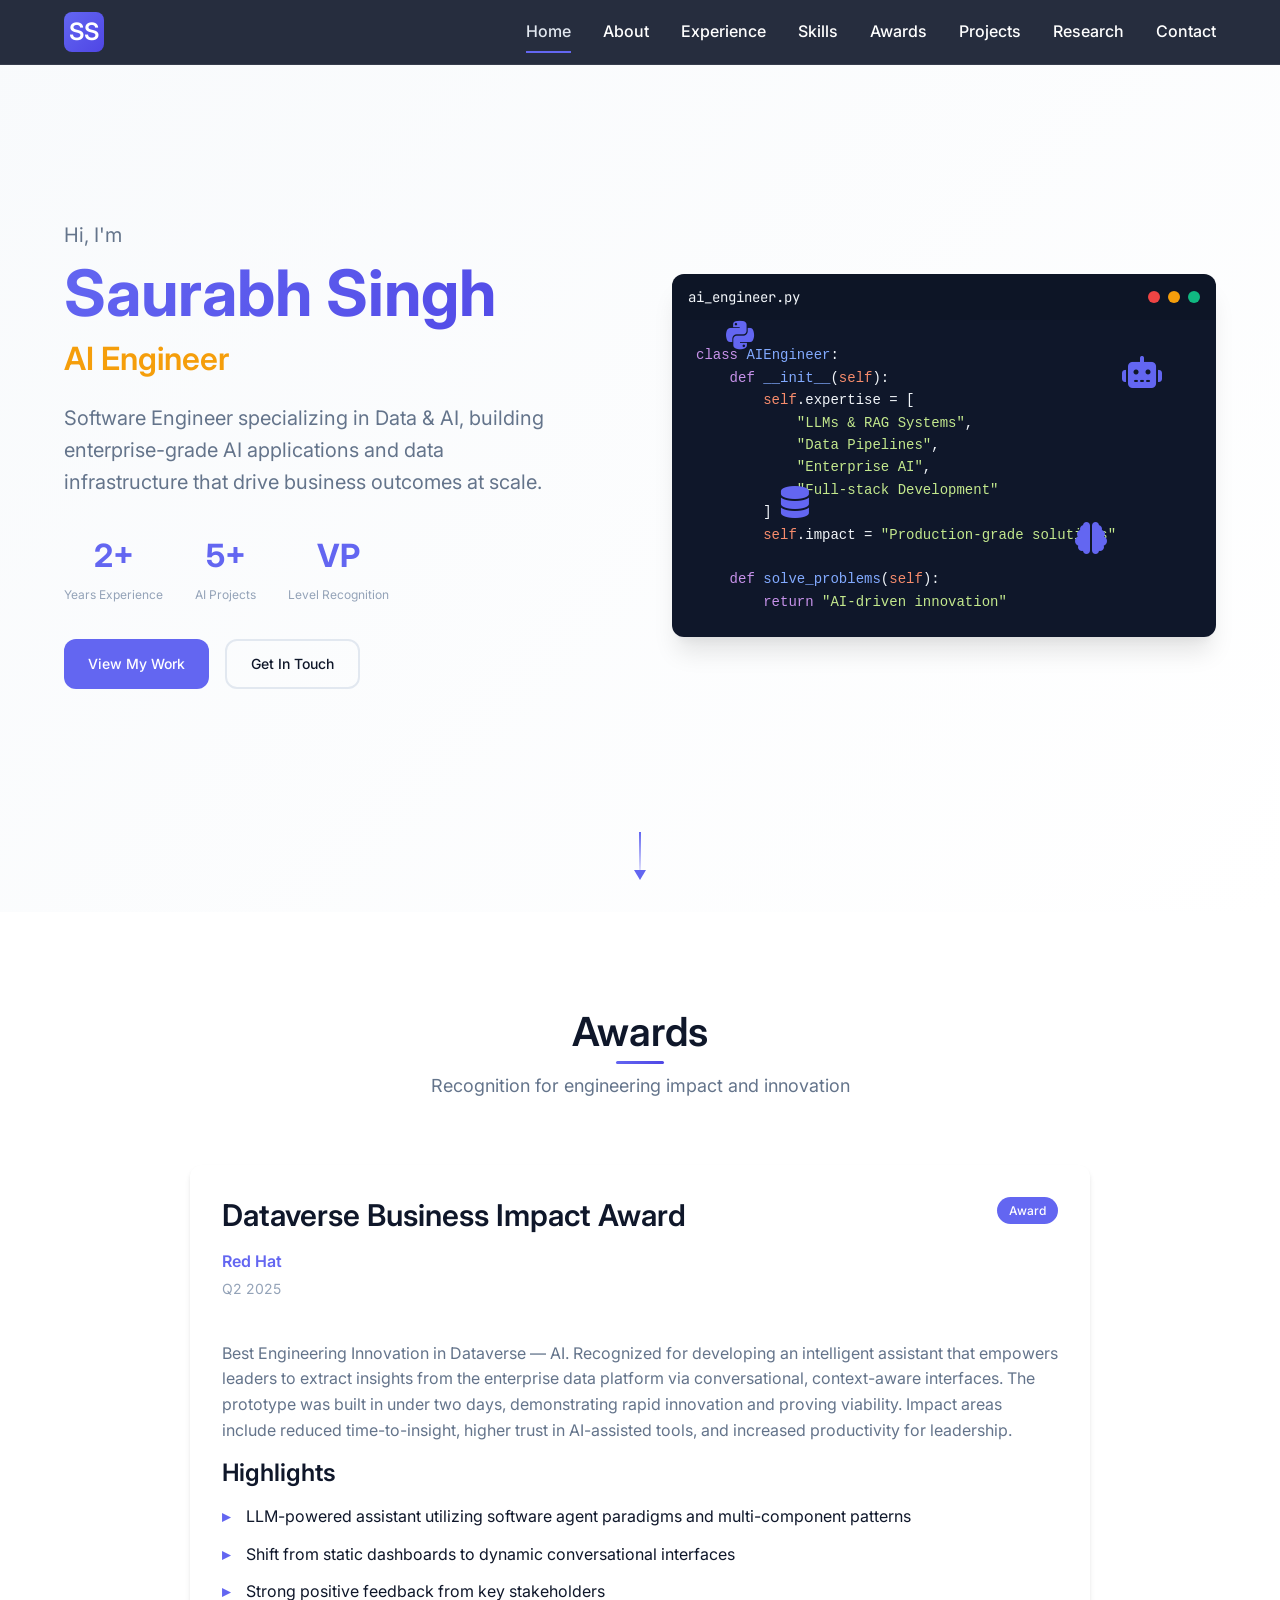
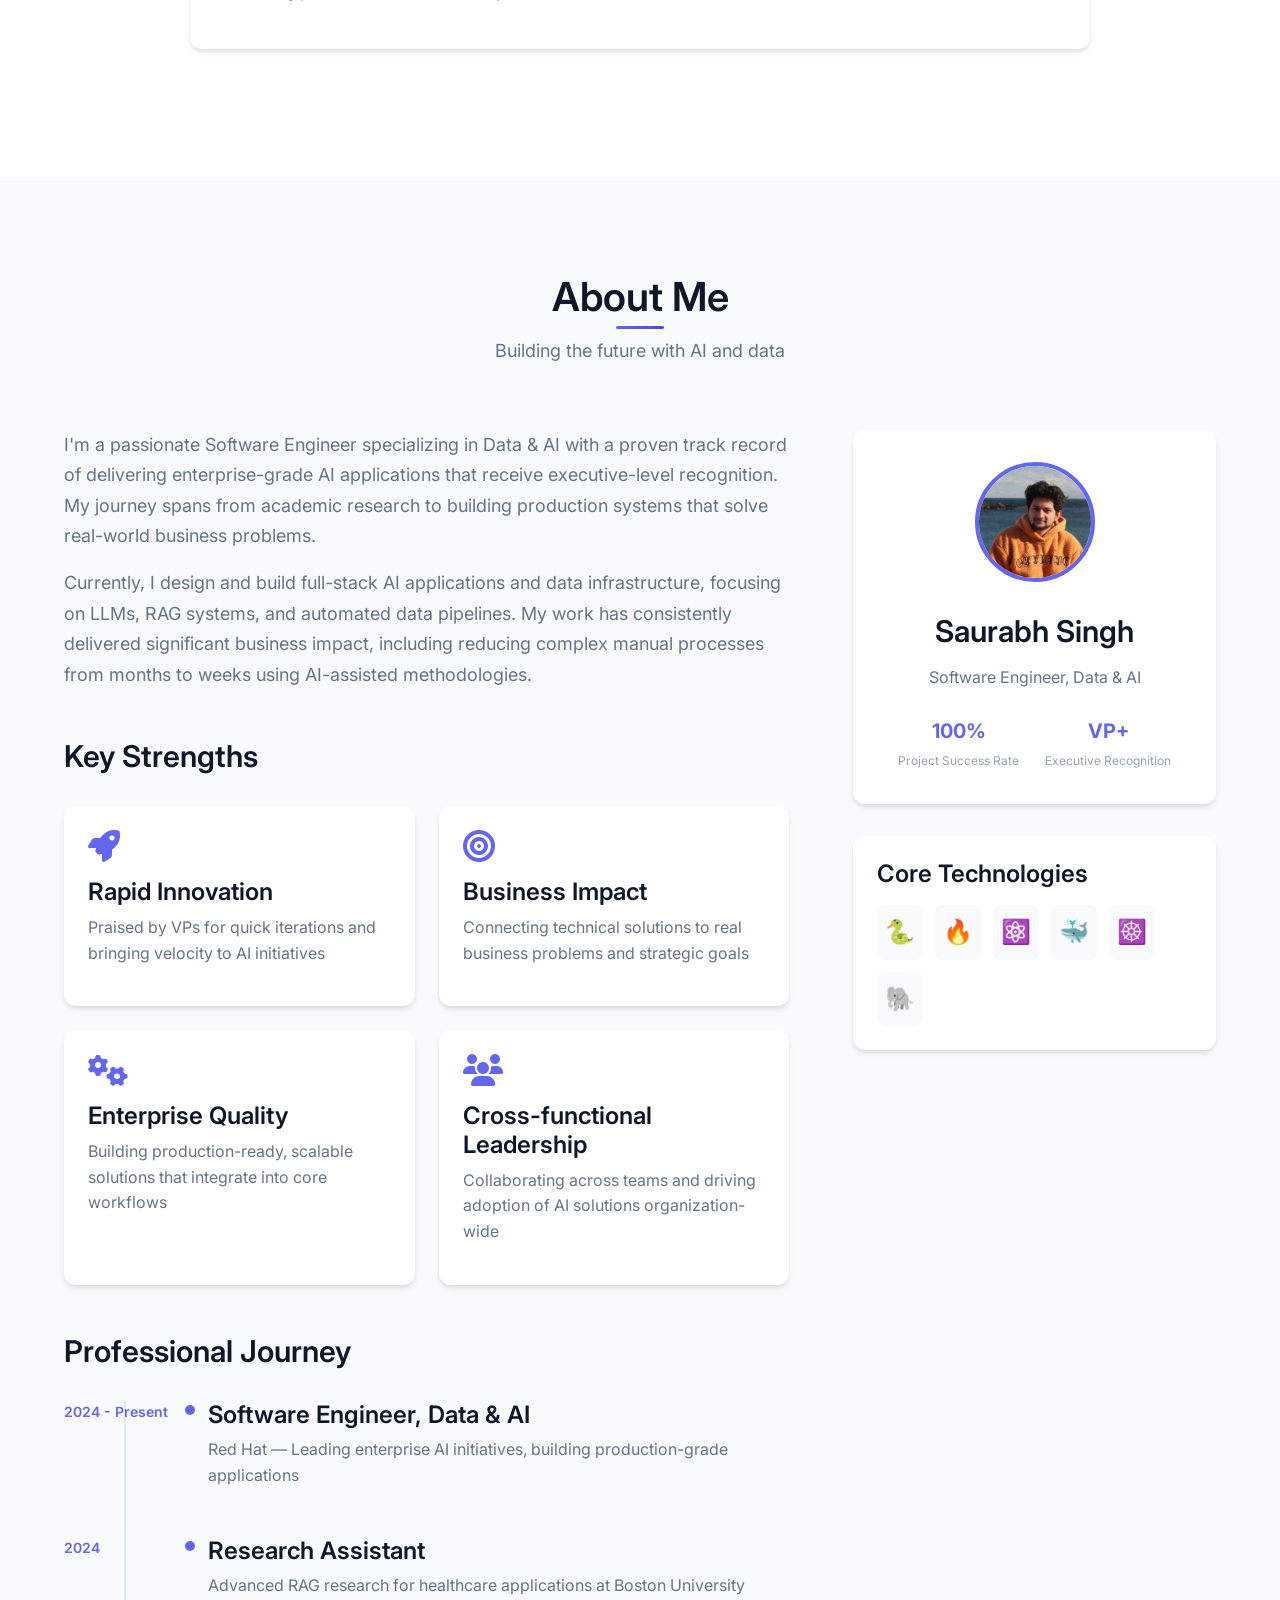
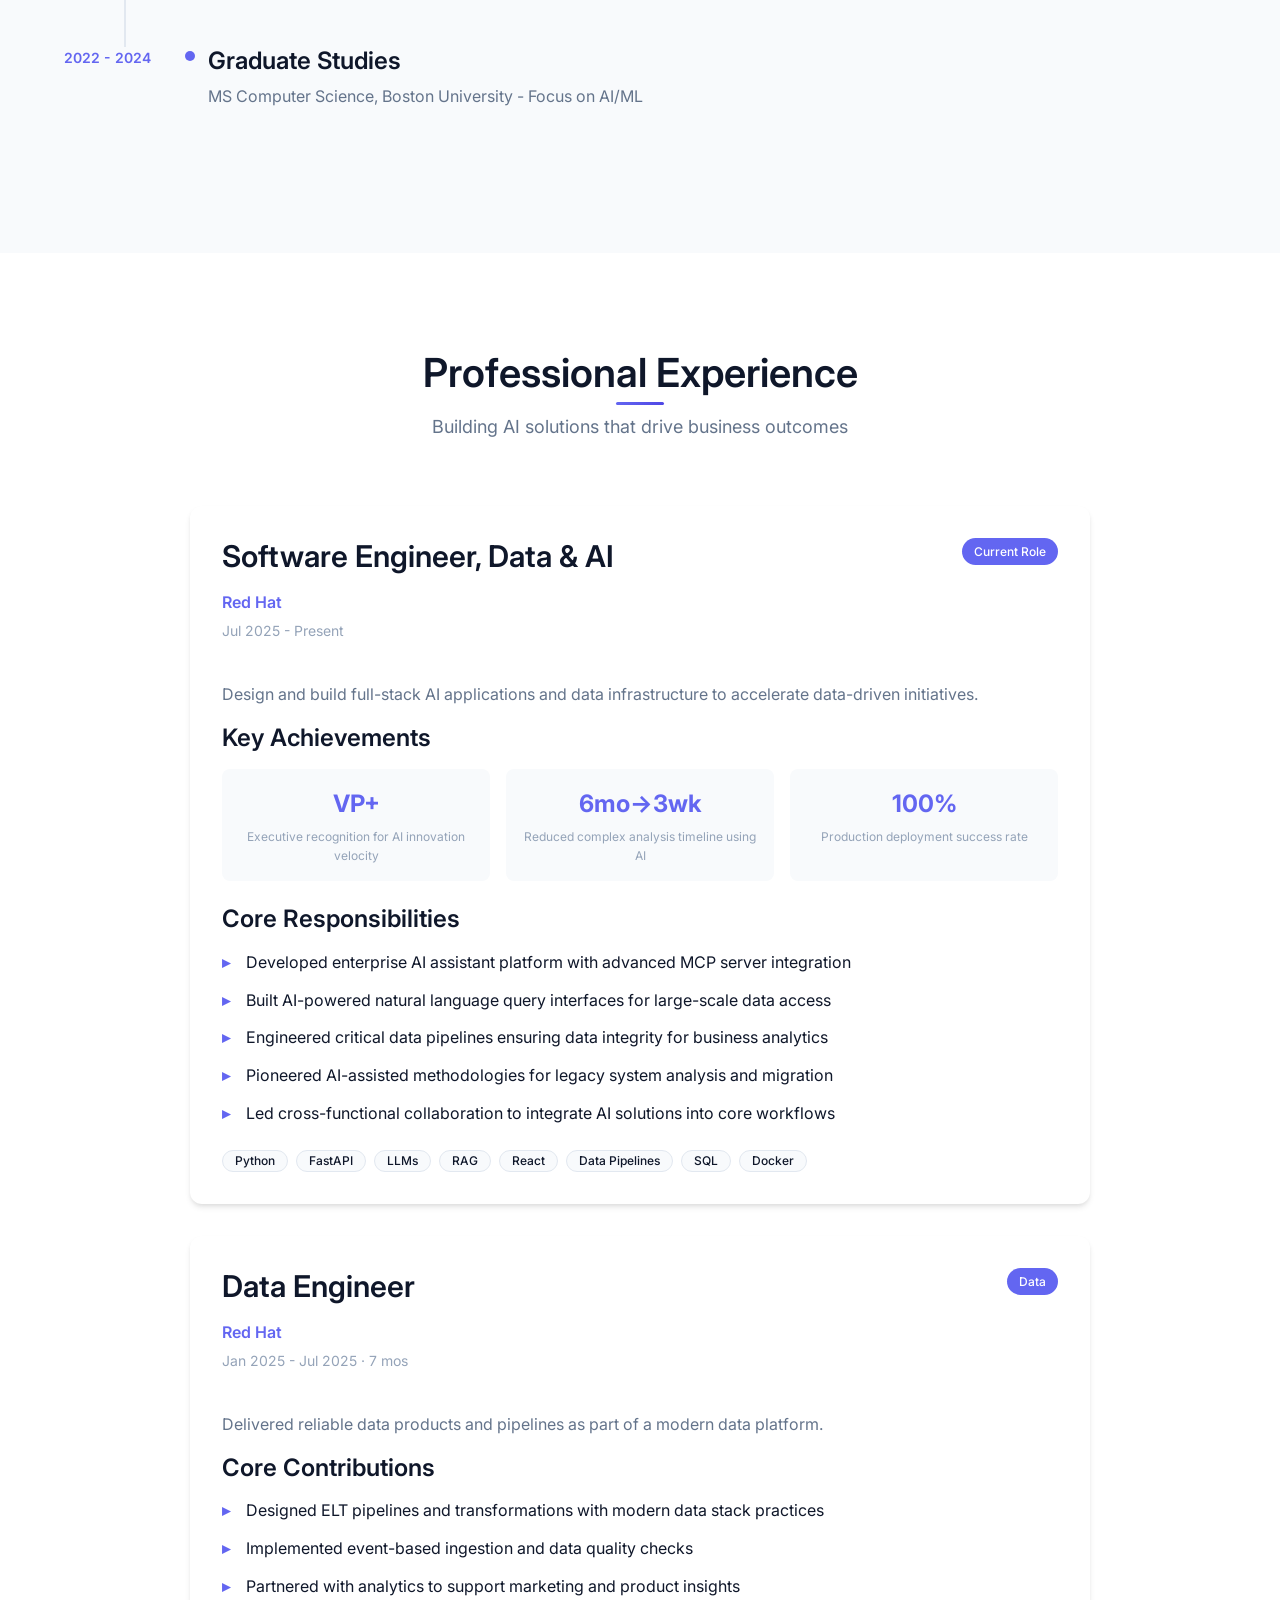
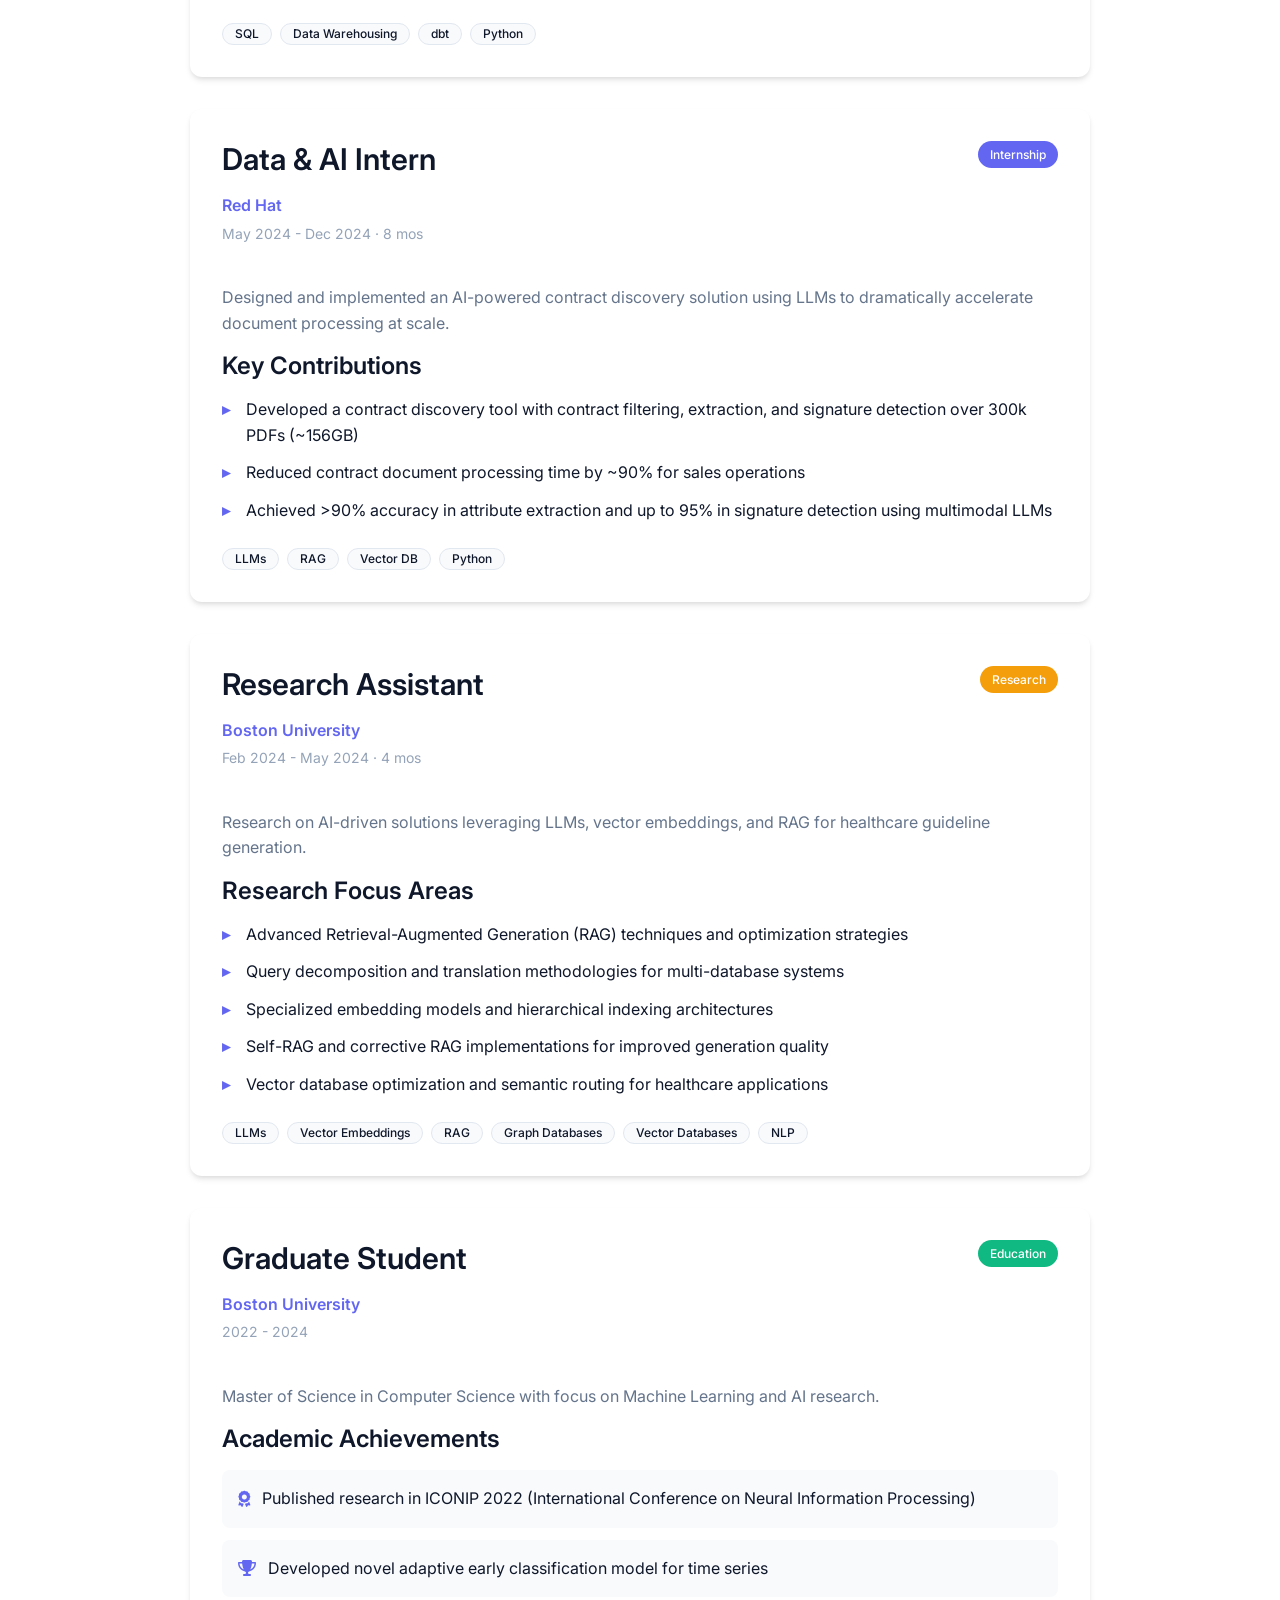
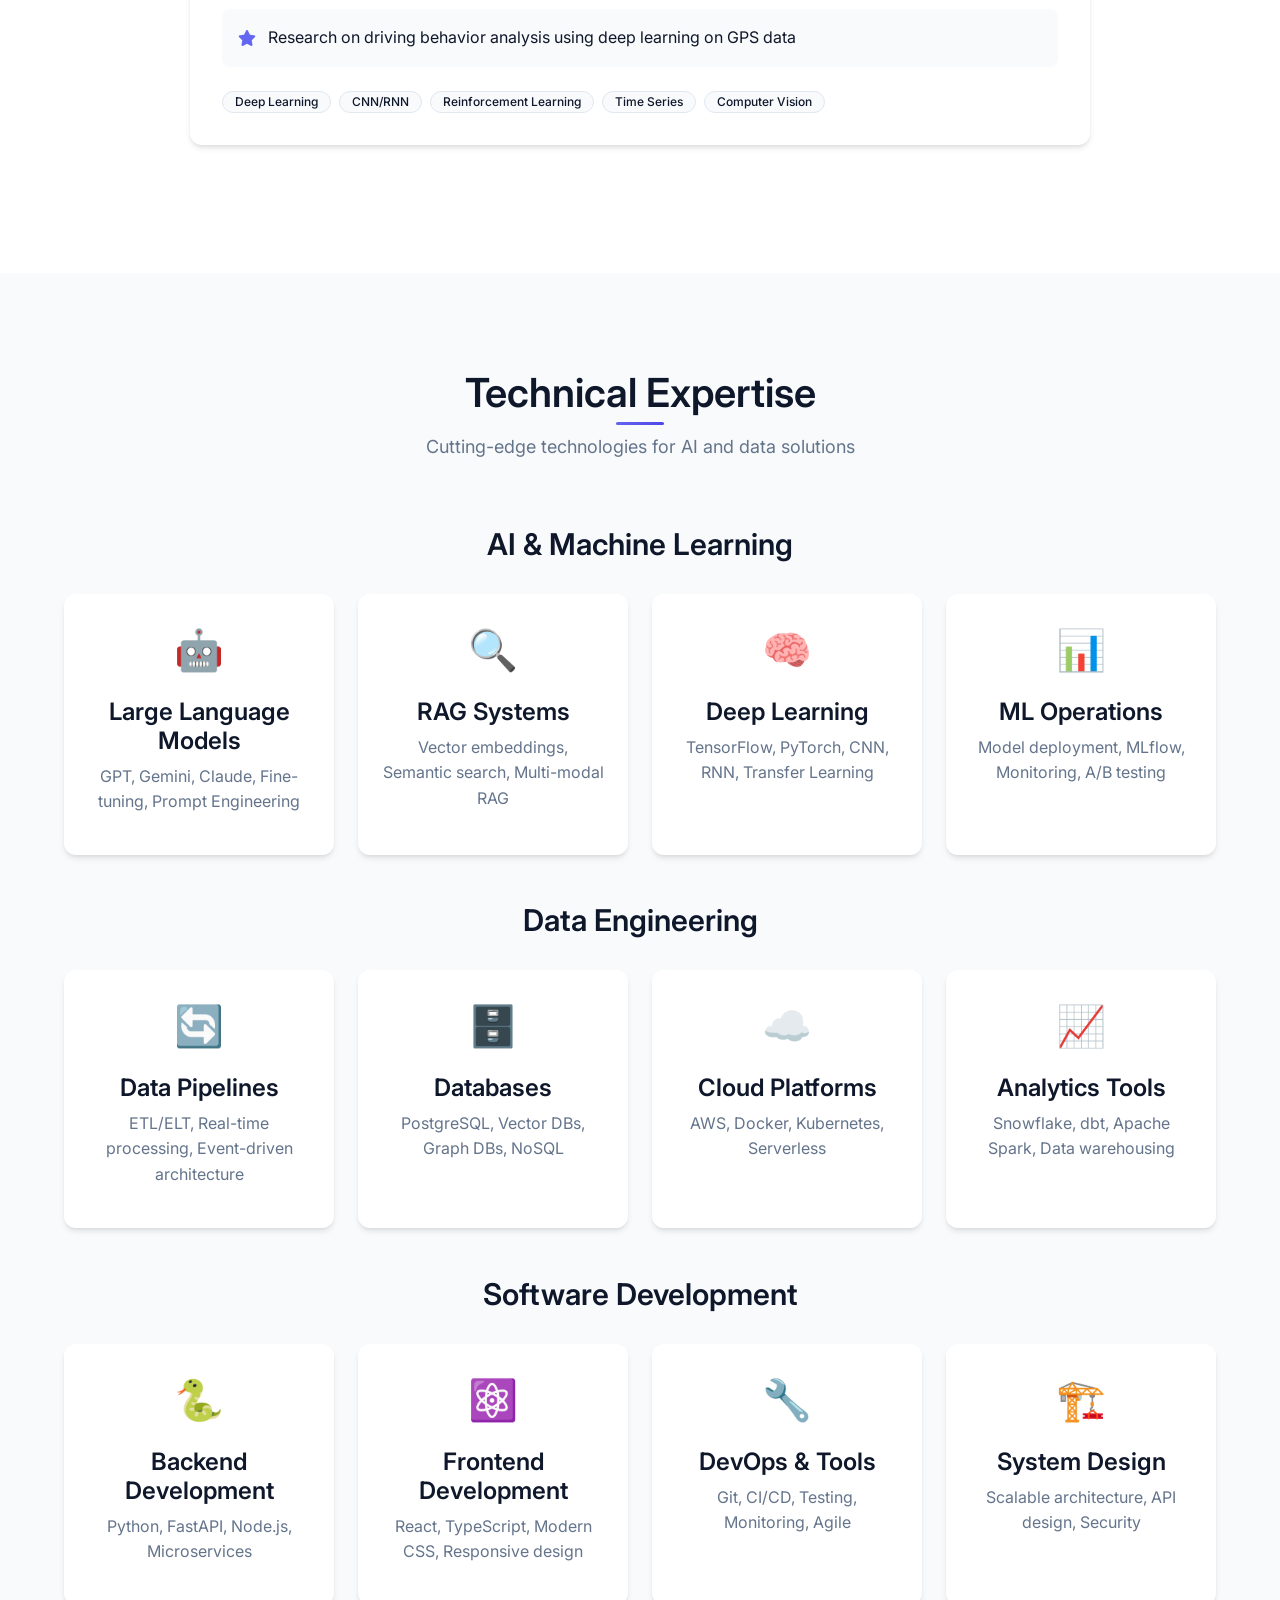
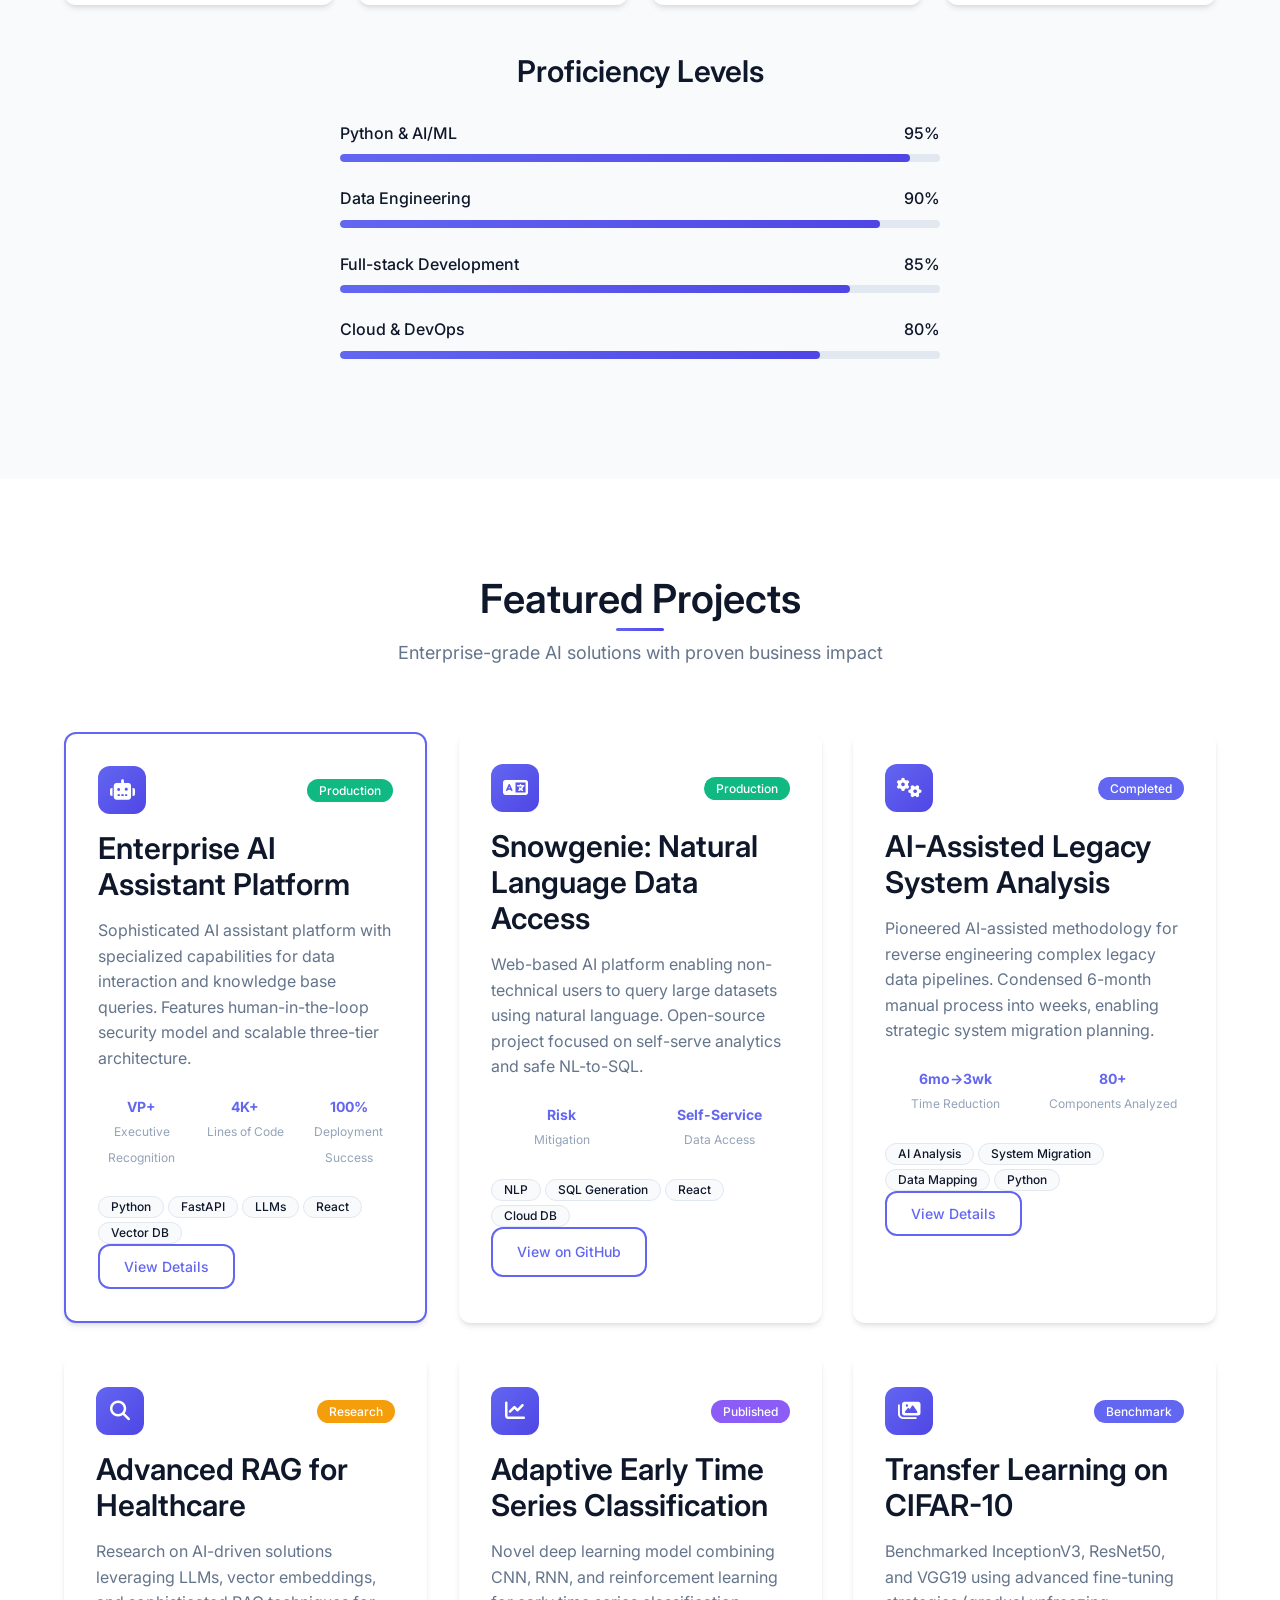
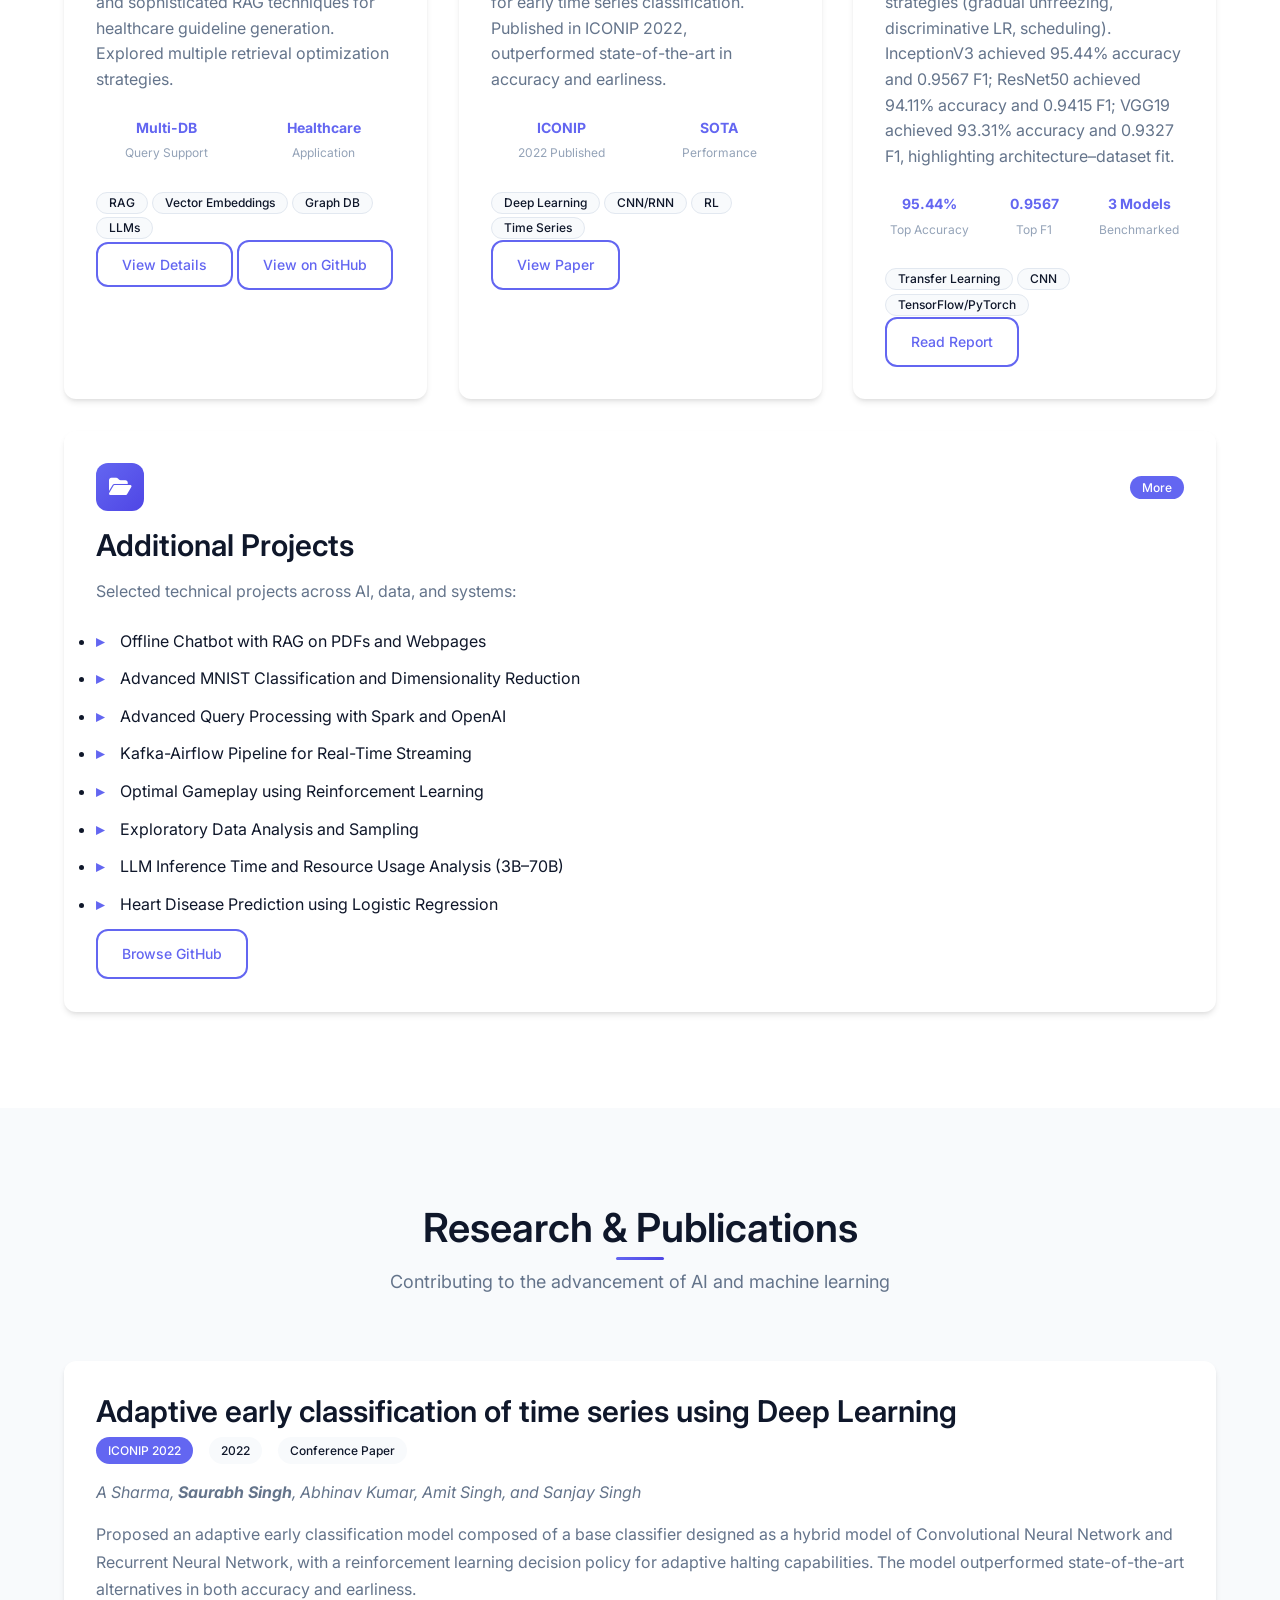
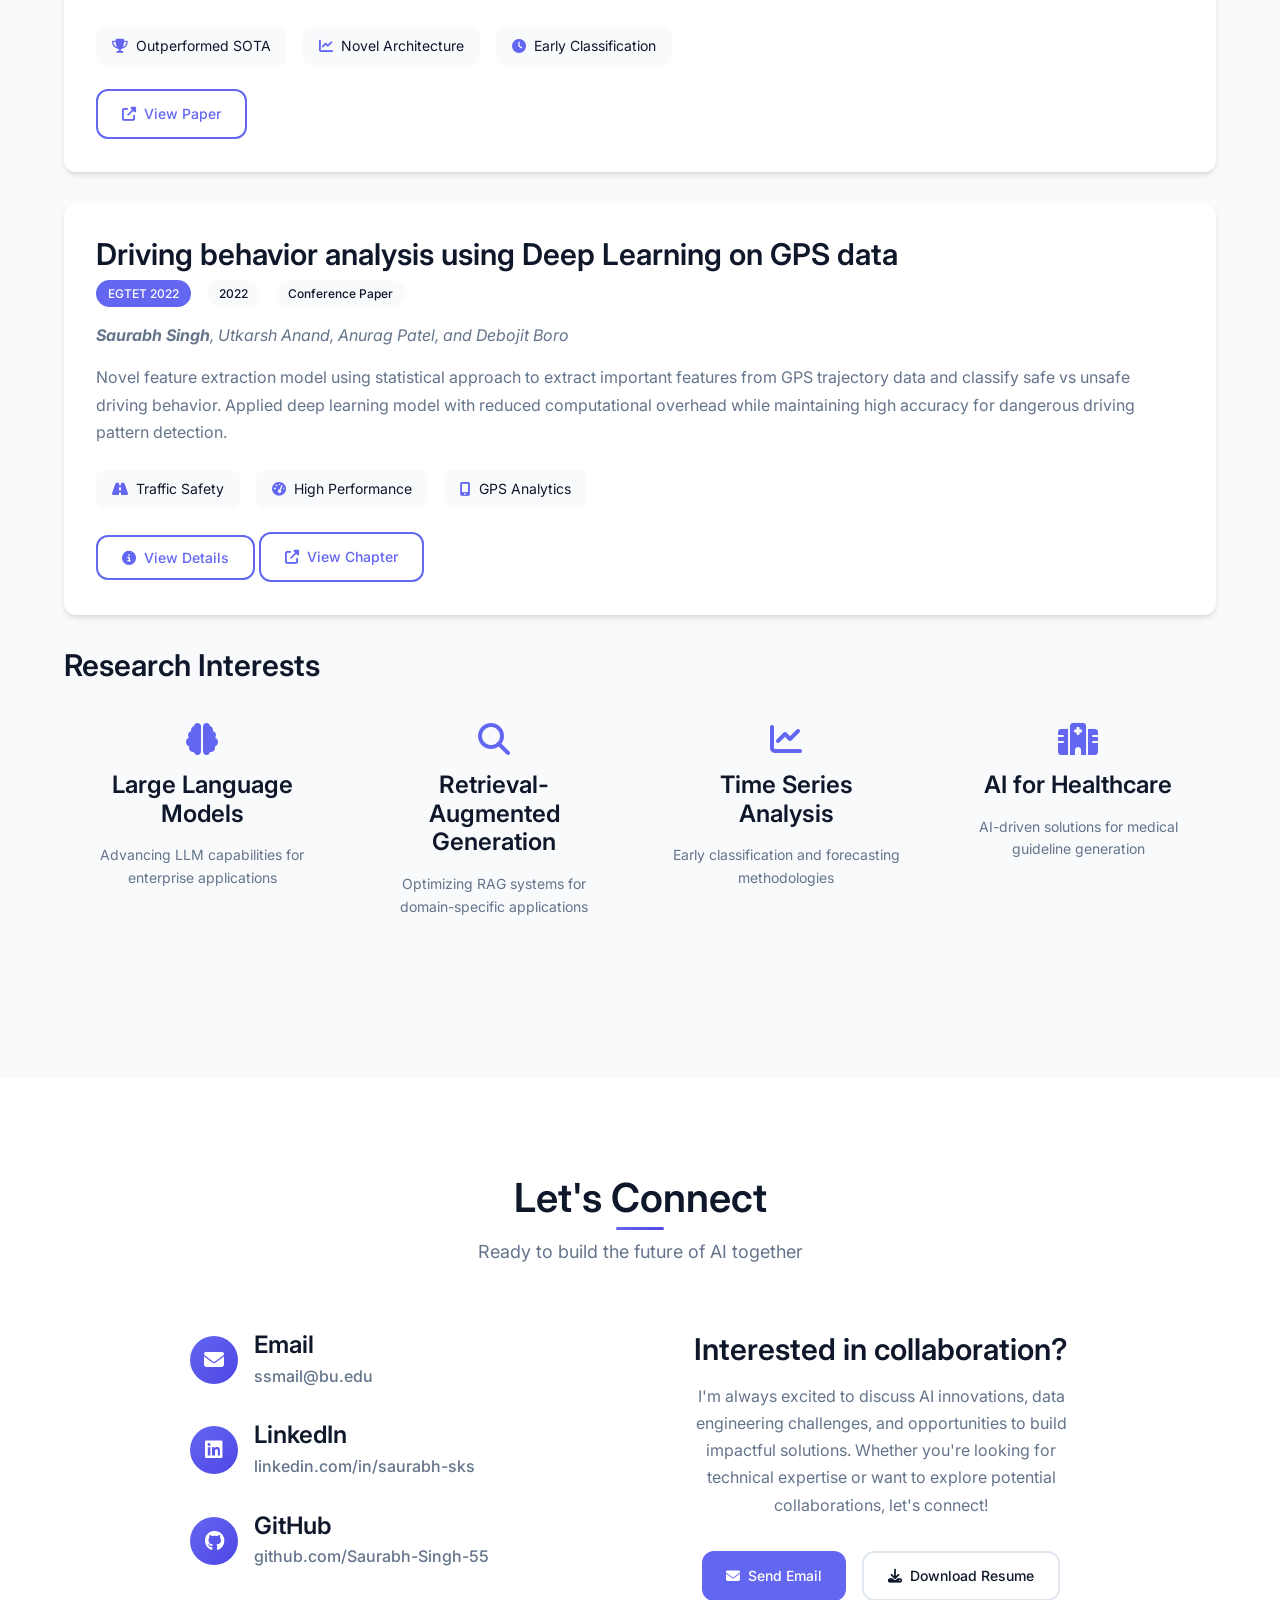
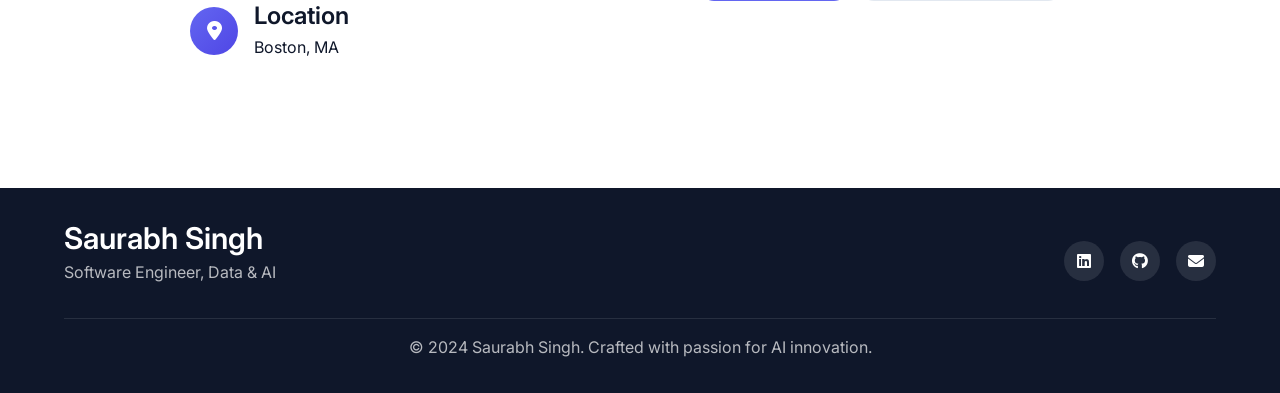
==== commit d8f2dc3d: "Update internship details: RHContract.AI achievements and metrics" ====
--- a/index.html
+++ b/index.html
@@ -391,13 +391,13 @@
                         </div>
                     </div>
                     <div class="experience-description">
-                        <p>Explored LLMs, vector embeddings, and advanced RAG to build practical AI capabilities.</p>
+                        <p>Designed and implemented an AI-powered contract discovery solution using LLMs to dramatically accelerate document processing at scale.</p>
                         <div class="responsibilities">
-                            <h4>Highlights</h4>
+                            <h4>Key Contributions</h4>
                             <ul>
-                                <li>Prototyped NL-to-SQL and multi-database query translation techniques</li>
-                                <li>Evaluated retrieval strategies including routing, re-ranking, and corrective RAG</li>
-                                <li>Optimized chunking, indexing hierarchies, and embedding strategies</li>
+                                <li>Developed a contract discovery tool with contract filtering, extraction, and signature detection over 300k PDFs (~156GB)</li>
+                                <li>Reduced contract document processing time by ~90% for sales operations</li>
+                                <li>Achieved >90% accuracy in attribute extraction and up to 95% in signature detection using multimodal LLMs</li>
                             </ul>
                         </div>
                     </div>
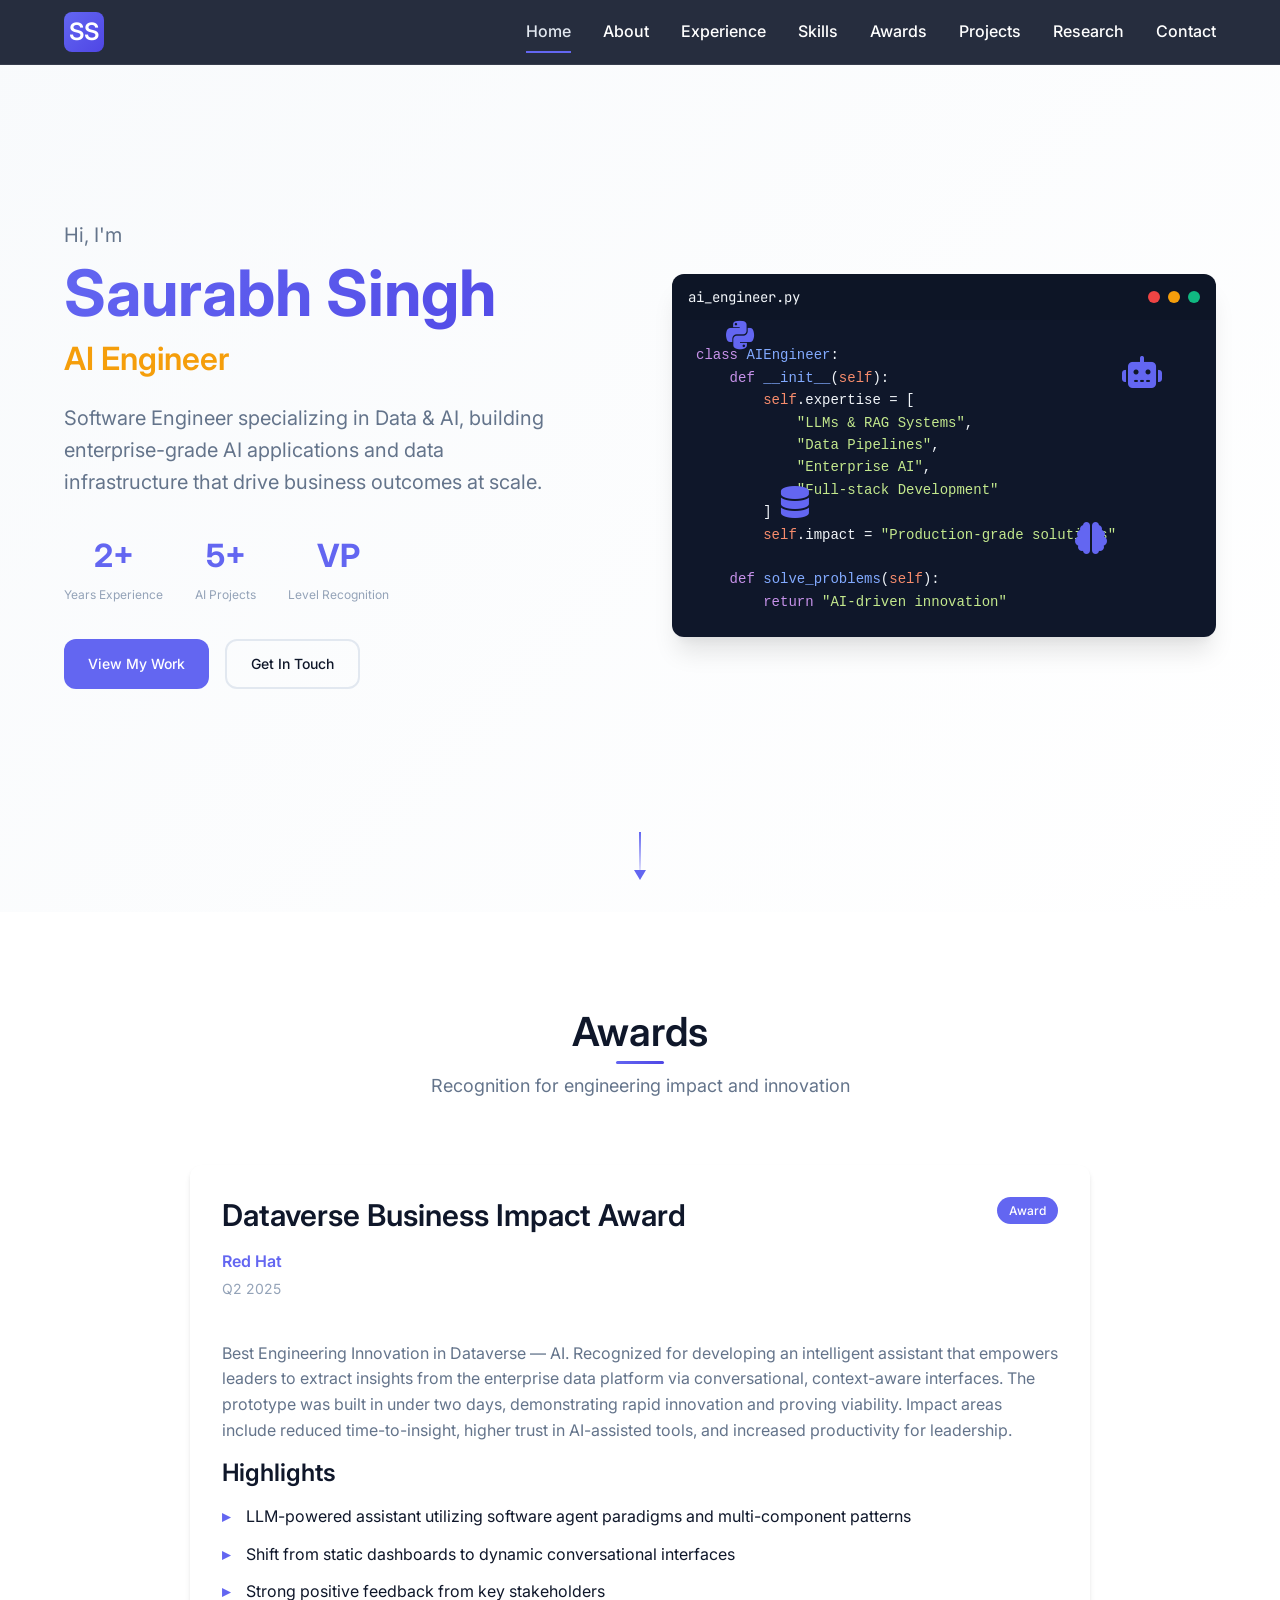
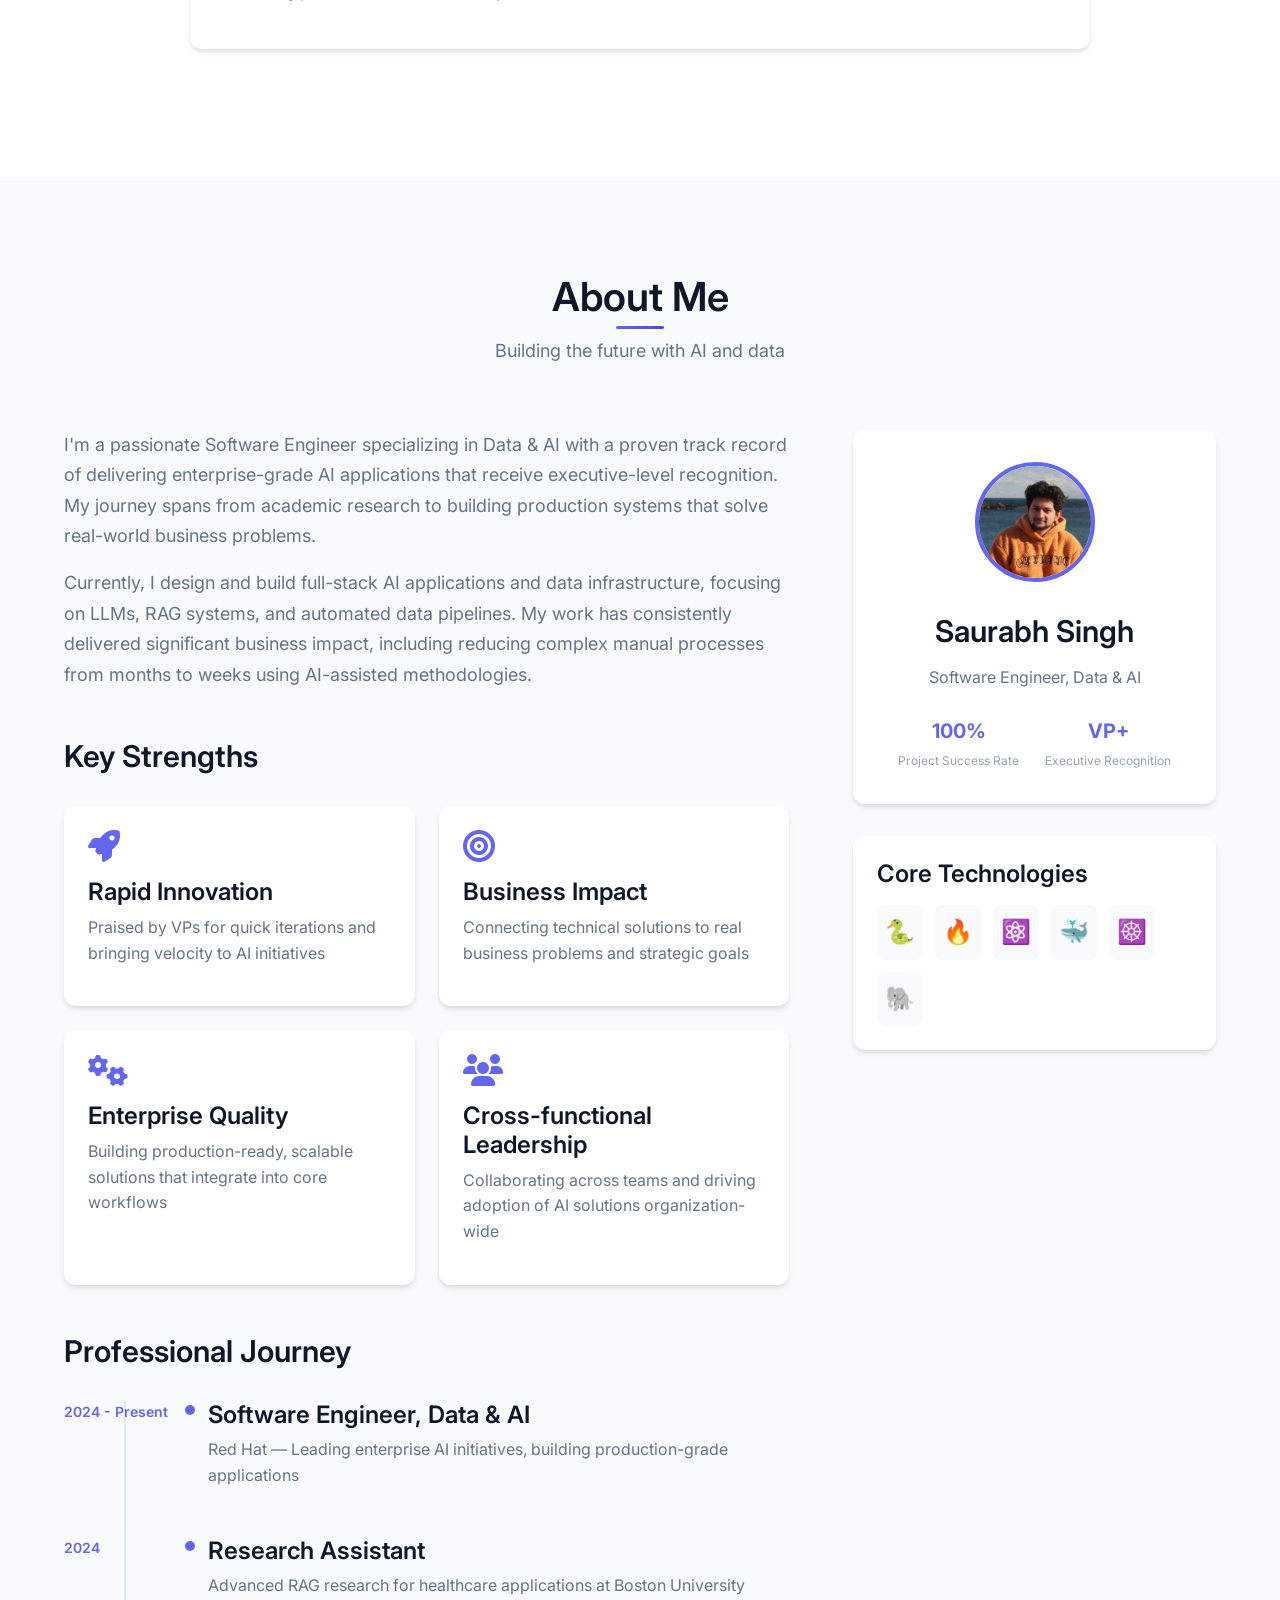
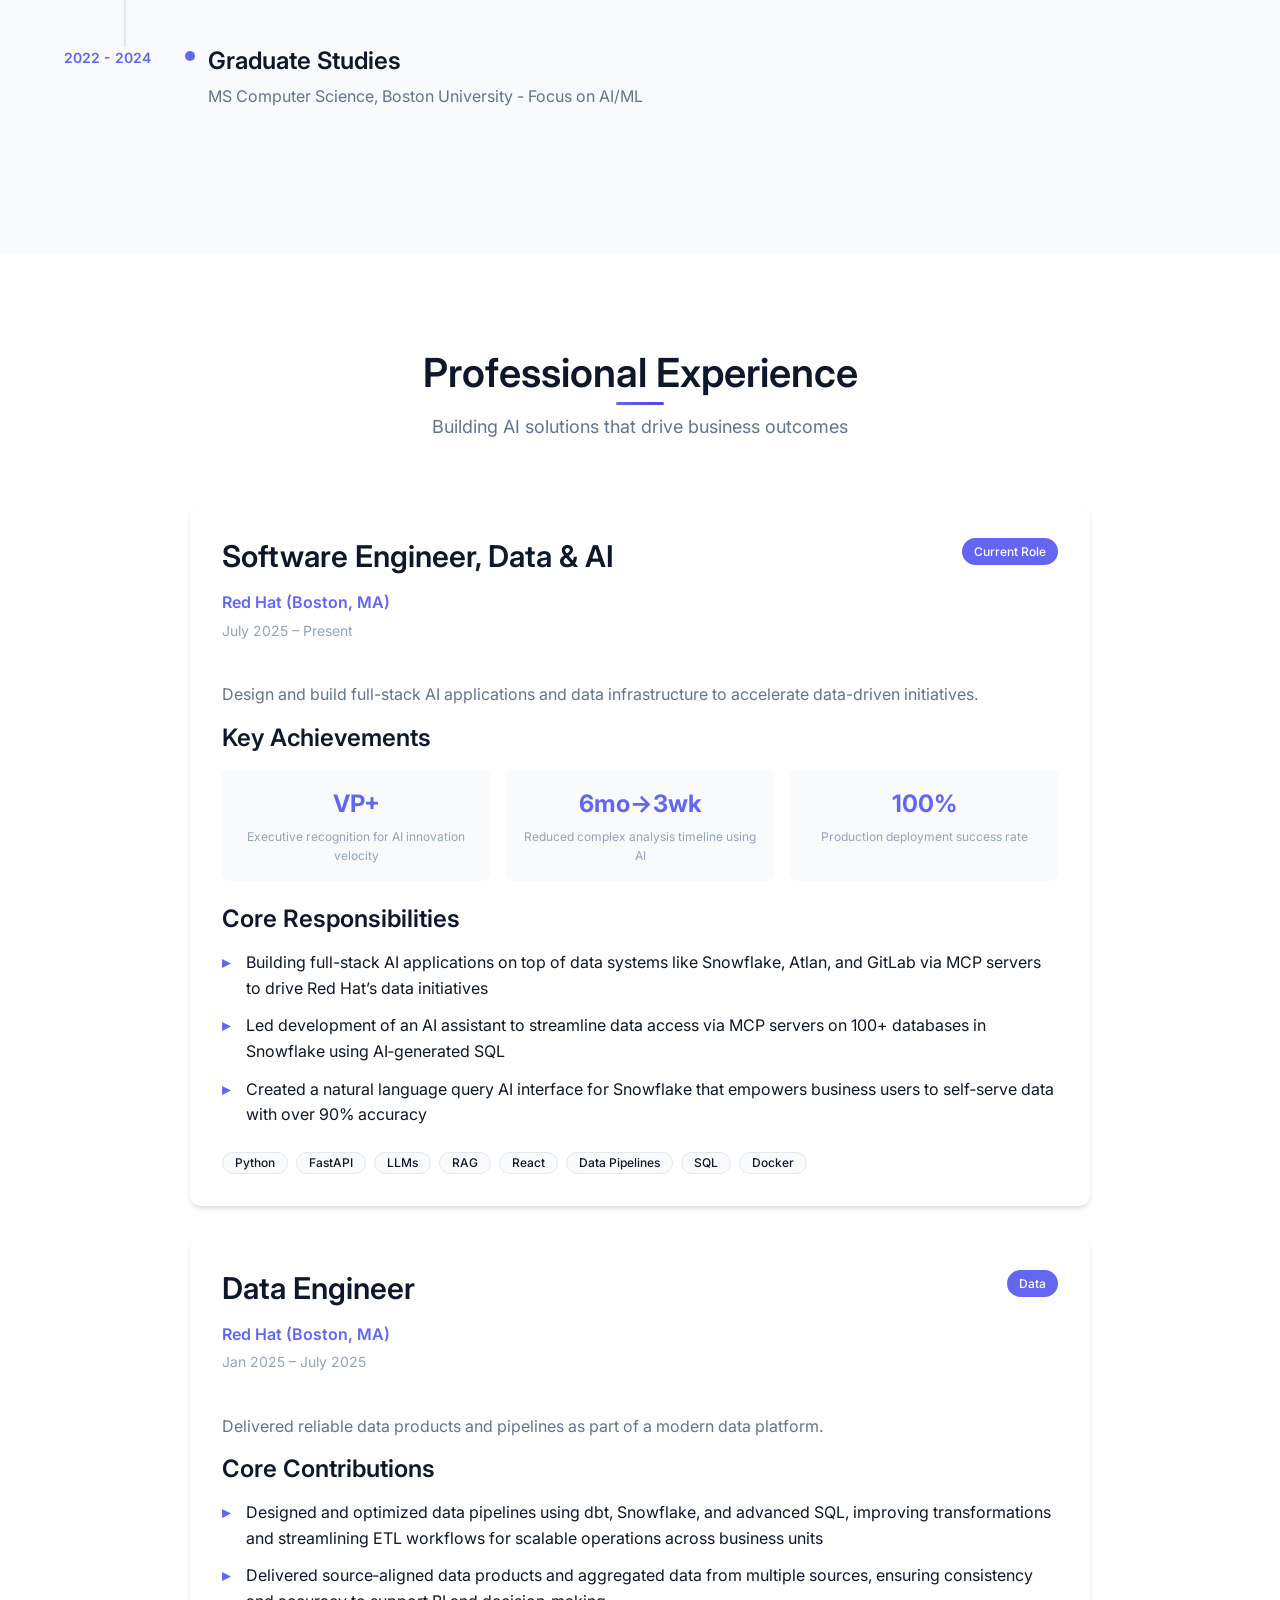
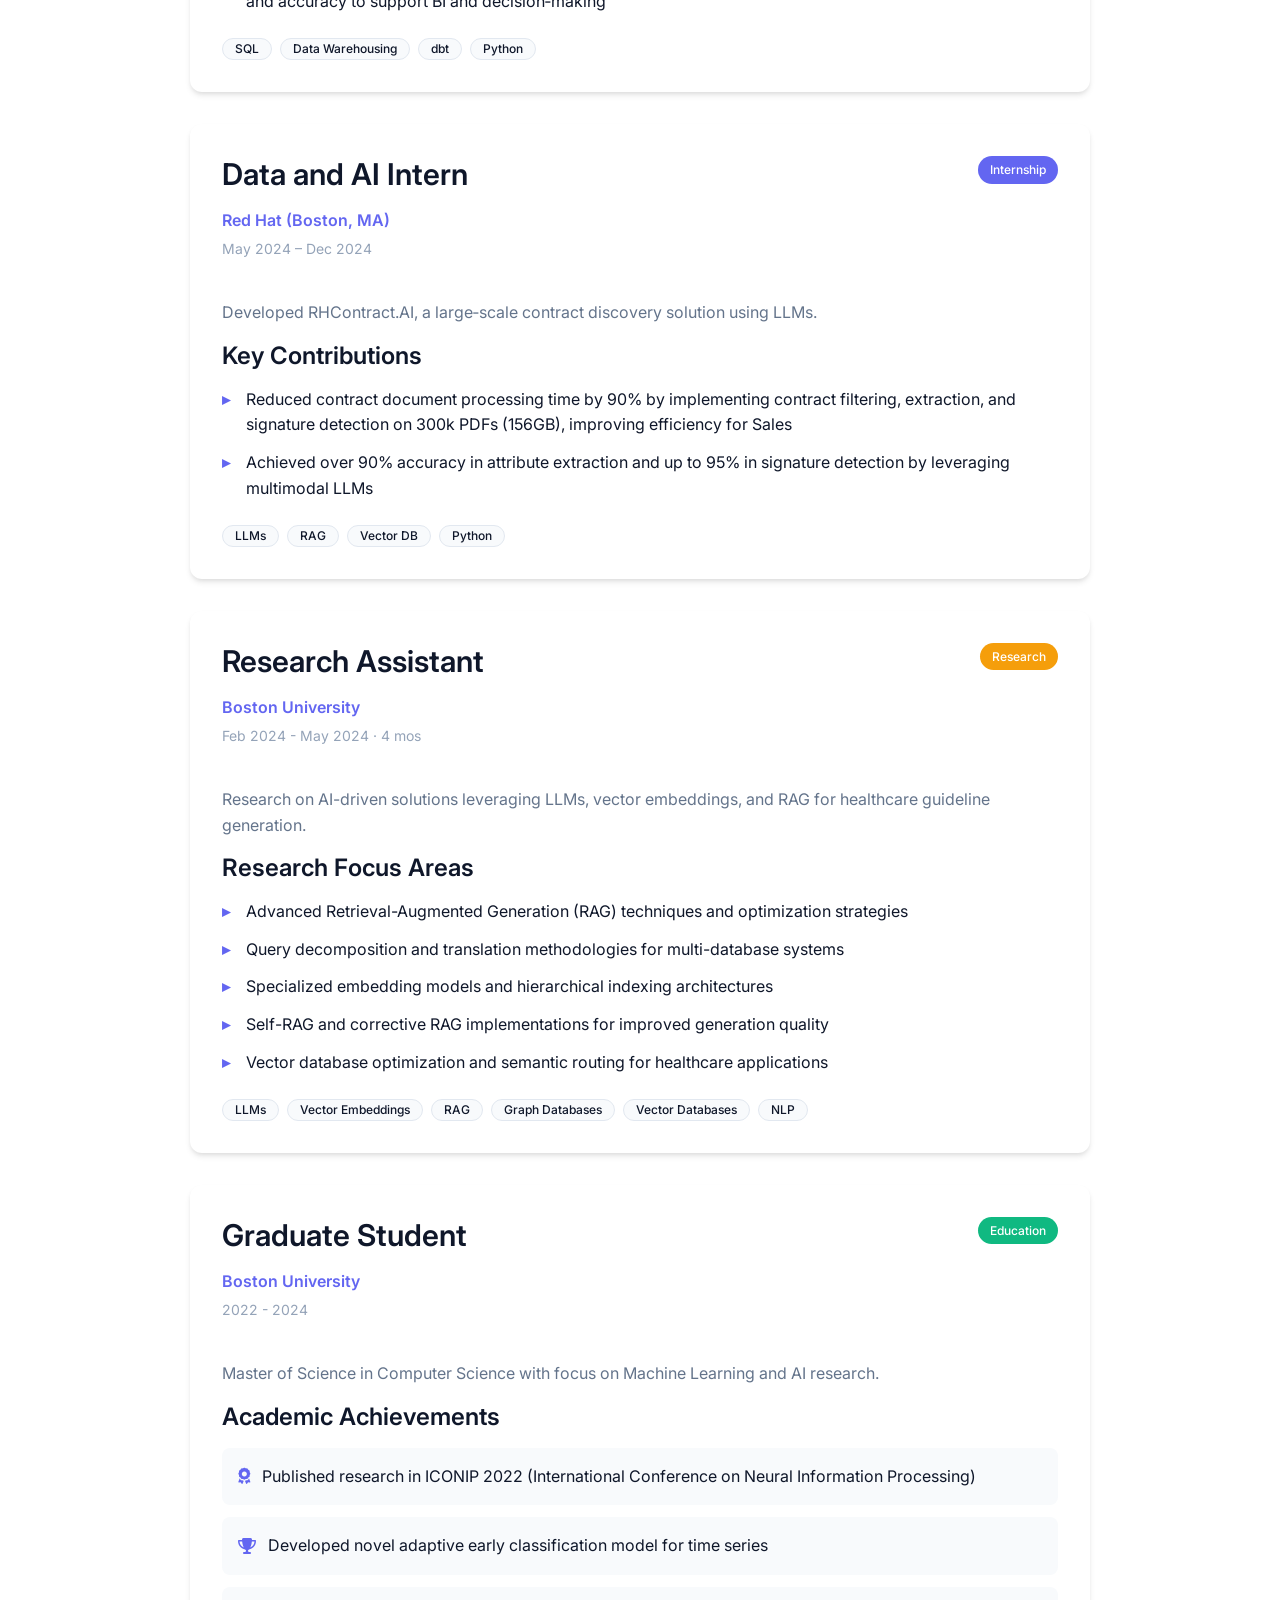
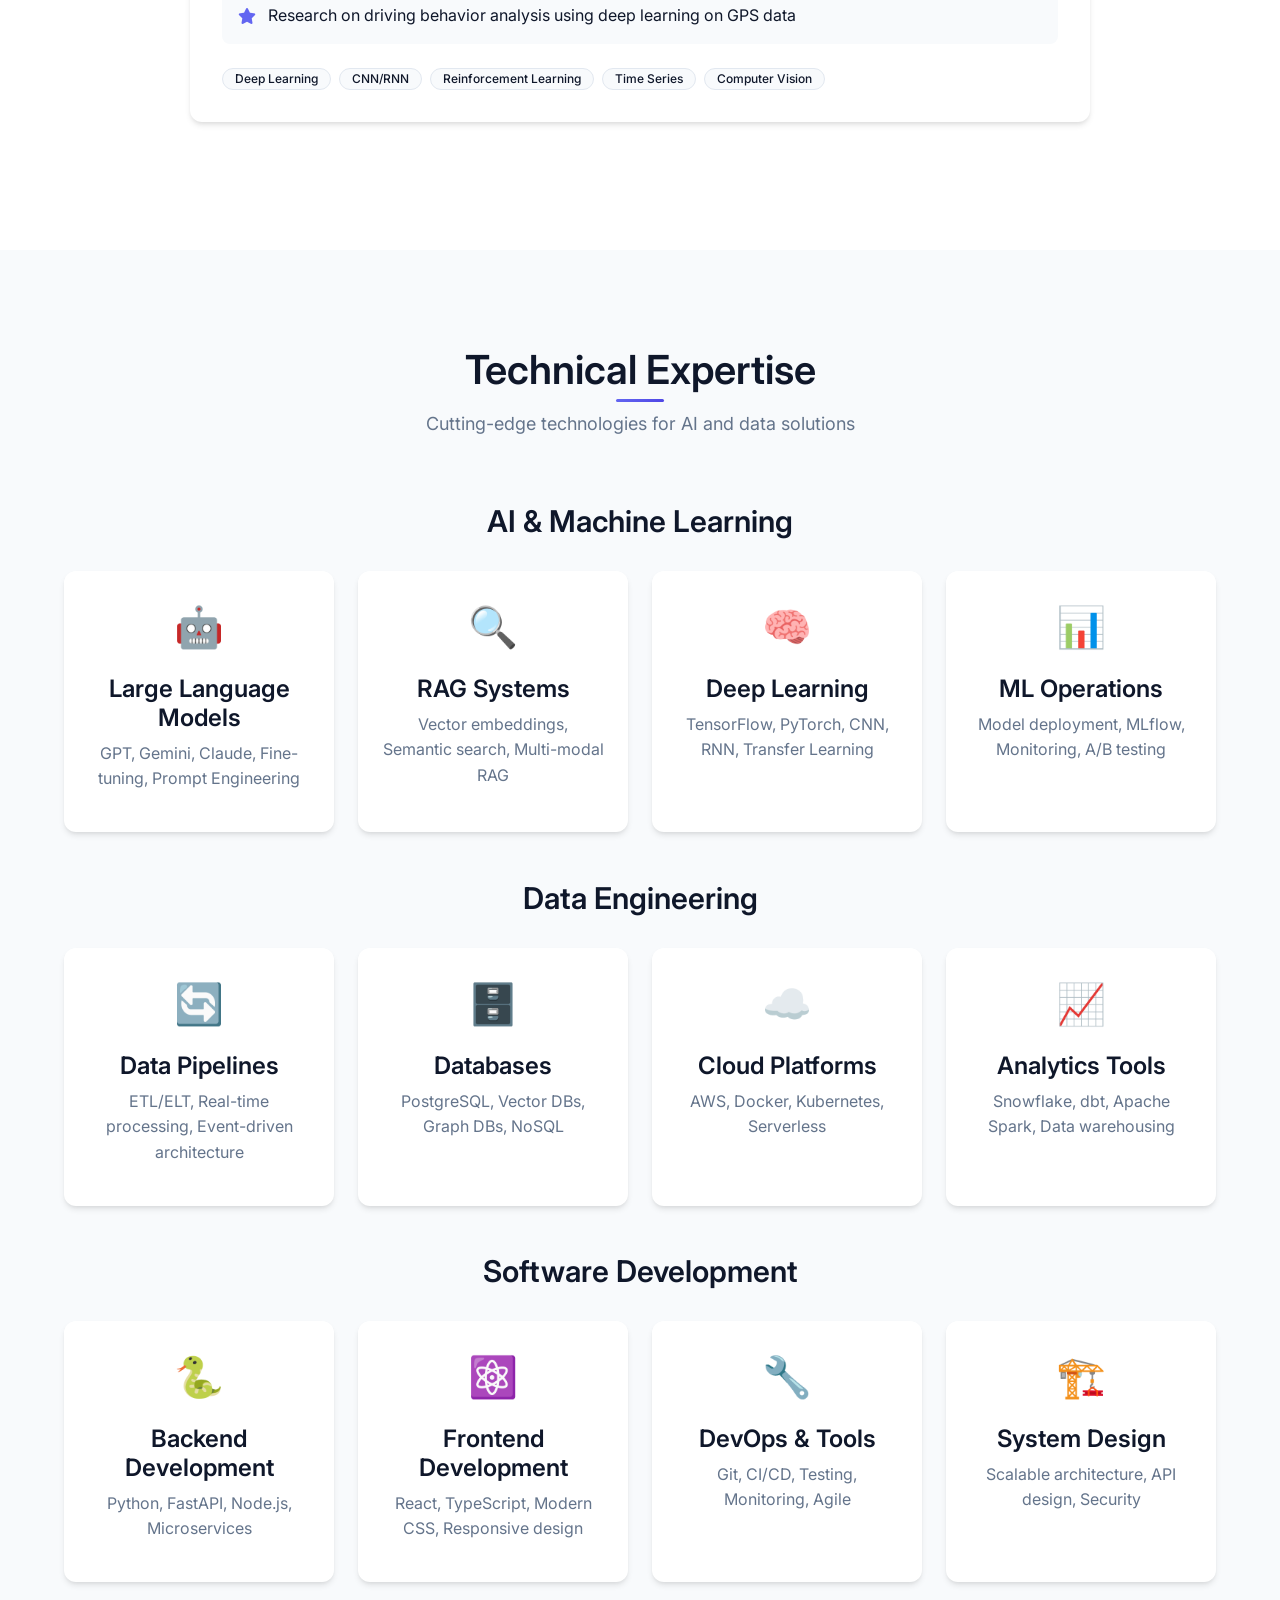
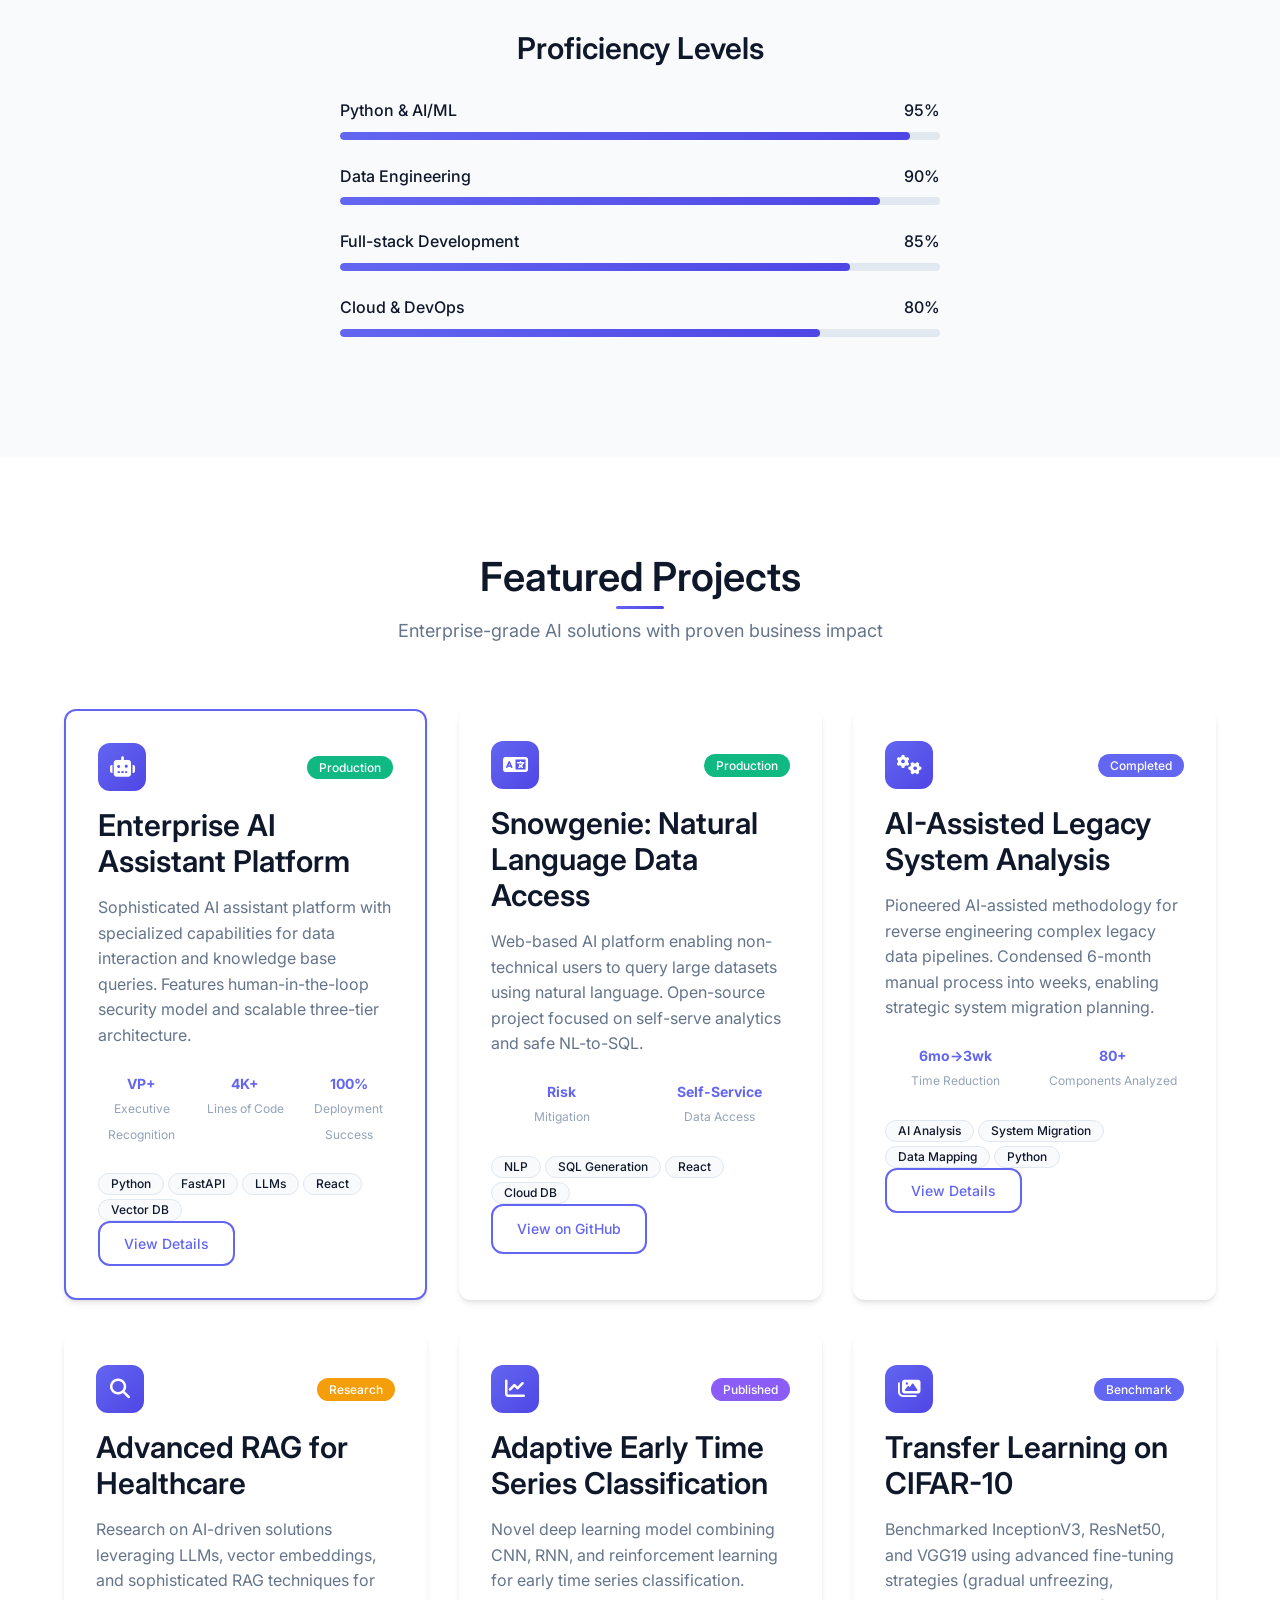
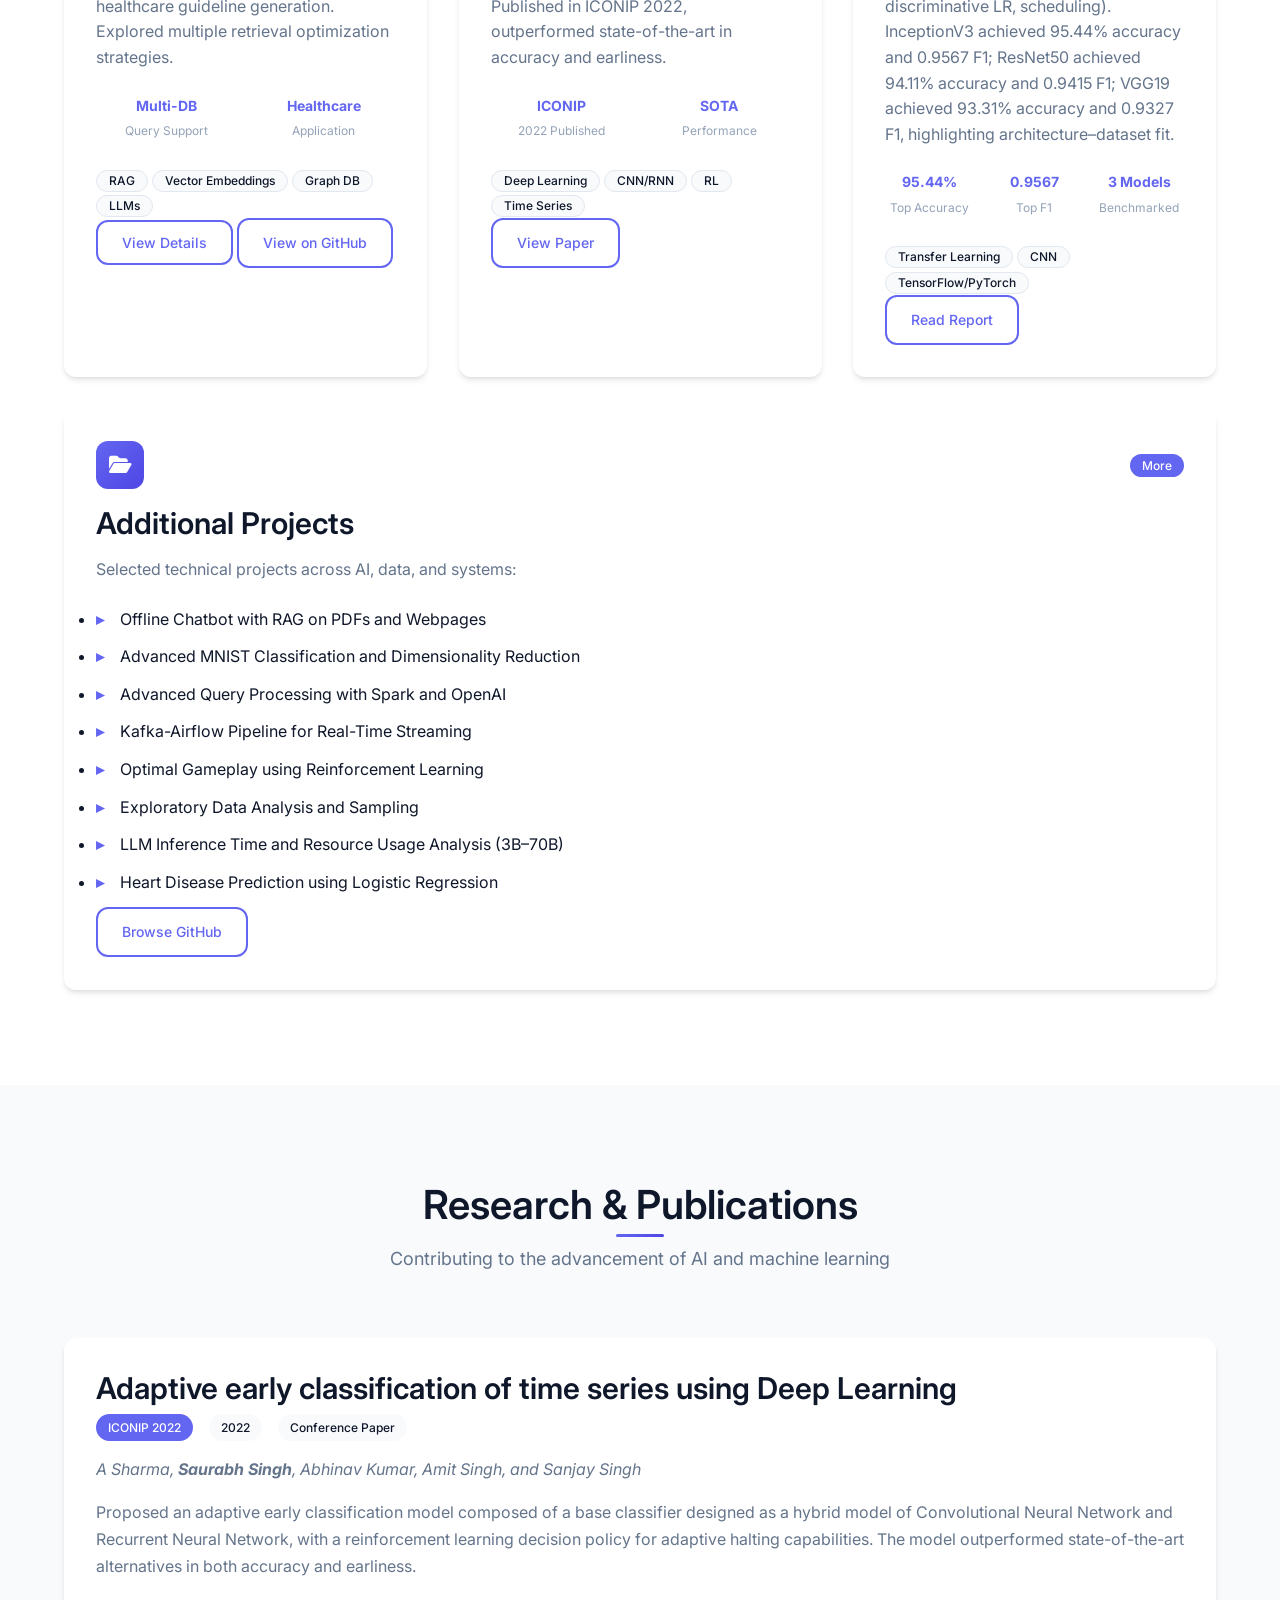
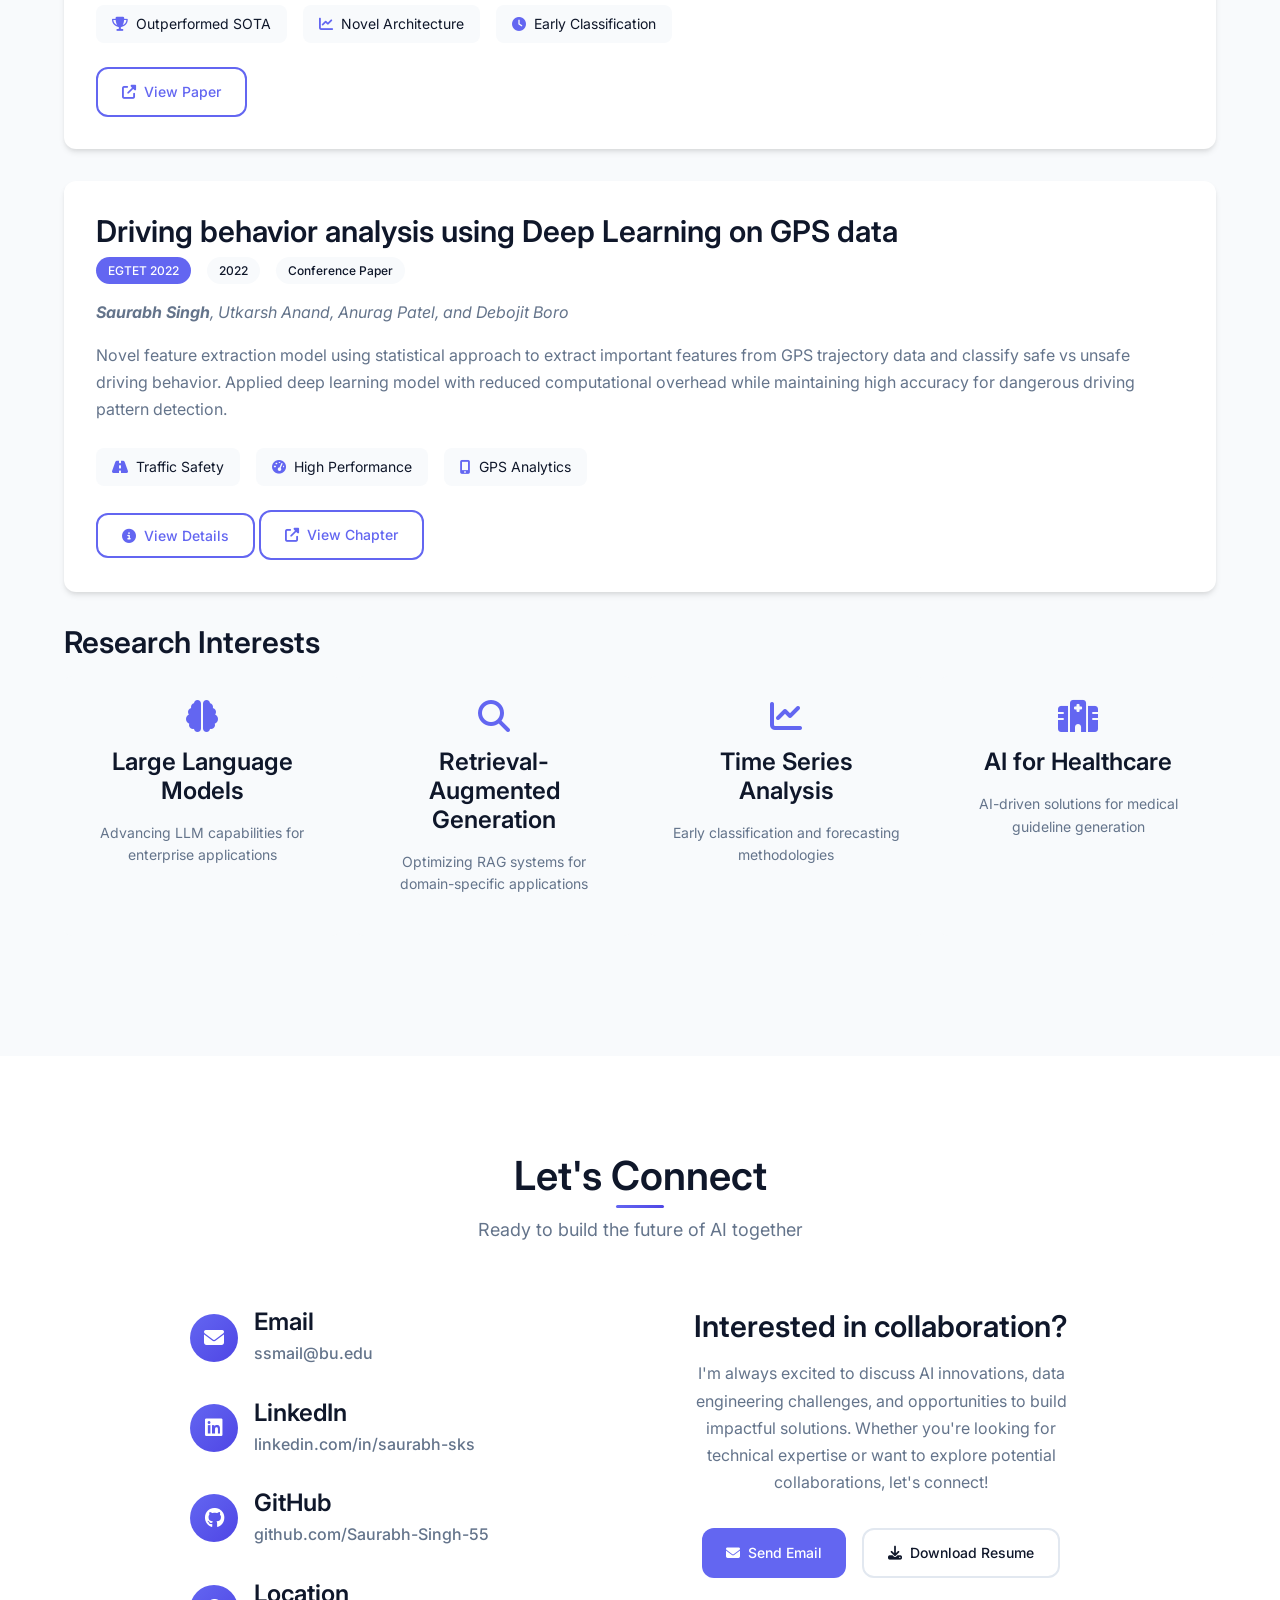
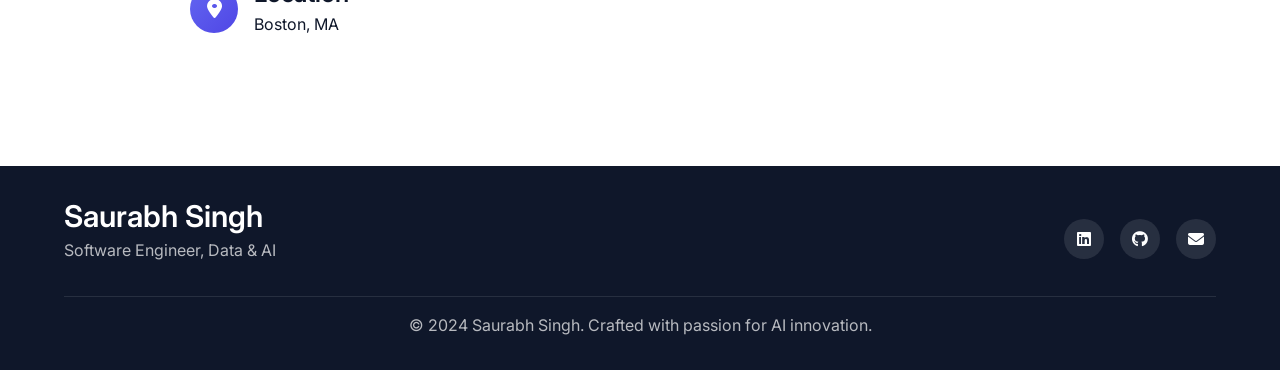
==== commit 12c499b4: "Experience: Red Hat roles updated with MCP, Snowflake NLQ, dbt/Snowflake pipelines, and RHContract.A" ====
--- a/index.html
+++ b/index.html
@@ -296,8 +296,8 @@
                     <div class="experience-header">
                         <div class="company-info">
                             <h3>Software Engineer, Data & AI</h3>
-                            <p class="company-name">Red Hat</p>
-                            <p class="duration">Jul 2025 - Present</p>
+                            <p class="company-name">Red Hat (Boston, MA)</p>
+                            <p class="duration">July 2025 – Present</p>
                         </div>
                         <div class="experience-badge">
                             <span>Current Role</span>
@@ -328,11 +328,9 @@
                         <div class="responsibilities">
                             <h4>Core Responsibilities</h4>
                             <ul>
-                                <li>Developed enterprise AI assistant platform with advanced MCP server integration</li>
-                                <li>Built AI-powered natural language query interfaces for large-scale data access</li>
-                                <li>Engineered critical data pipelines ensuring data integrity for business analytics</li>
-                                <li>Pioneered AI-assisted methodologies for legacy system analysis and migration</li>
-                                <li>Led cross-functional collaboration to integrate AI solutions into core workflows</li>
+                                <li>Building full-stack AI applications on top of data systems like Snowflake, Atlan, and GitLab via MCP servers to drive Red Hat’s data initiatives</li>
+                                <li>Led development of an AI assistant to streamline data access via MCP servers on 100+ databases in Snowflake using AI‑generated SQL</li>
+                                <li>Created a natural language query AI interface for Snowflake that empowers business users to self‑serve data with over 90% accuracy</li>
                             </ul>
                         </div>
                     </div>
@@ -353,8 +351,8 @@
                     <div class="experience-header">
                         <div class="company-info">
                             <h3>Data Engineer</h3>
-                            <p class="company-name">Red Hat</p>
-                            <p class="duration">Jan 2025 - Jul 2025 · 7 mos</p>
+                            <p class="company-name">Red Hat (Boston, MA)</p>
+                            <p class="duration">Jan 2025 – July 2025</p>
                         </div>
                         <div class="experience-badge">
                             <span>Data</span>
@@ -365,9 +363,8 @@
                         <div class="responsibilities">
                             <h4>Core Contributions</h4>
                             <ul>
-                                <li>Designed ELT pipelines and transformations with modern data stack practices</li>
-                                <li>Implemented event-based ingestion and data quality checks</li>
-                                <li>Partnered with analytics to support marketing and product insights</li>
+                                <li>Designed and optimized data pipelines using dbt, Snowflake, and advanced SQL, improving transformations and streamlining ETL workflows for scalable operations across business units</li>
+                                <li>Delivered source‑aligned data products and aggregated data from multiple sources, ensuring consistency and accuracy to support BI and decision‑making</li>
                             </ul>
                         </div>
                     </div>
@@ -382,22 +379,21 @@
                 <div class="experience-item">
                     <div class="experience-header">
                         <div class="company-info">
-                            <h3>Data & AI Intern</h3>
-                            <p class="company-name">Red Hat</p>
-                            <p class="duration">May 2024 - Dec 2024 · 8 mos</p>
+                            <h3>Data and AI Intern</h3>
+                            <p class="company-name">Red Hat (Boston, MA)</p>
+                            <p class="duration">May 2024 – Dec 2024</p>
                         </div>
                         <div class="experience-badge">
                             <span>Internship</span>
                         </div>
                     </div>
                     <div class="experience-description">
-                        <p>Designed and implemented an AI-powered contract discovery solution using LLMs to dramatically accelerate document processing at scale.</p>
+                        <p>Developed RHContract.AI, a large‑scale contract discovery solution using LLMs.</p>
                         <div class="responsibilities">
                             <h4>Key Contributions</h4>
                             <ul>
-                                <li>Developed a contract discovery tool with contract filtering, extraction, and signature detection over 300k PDFs (~156GB)</li>
-                                <li>Reduced contract document processing time by ~90% for sales operations</li>
-                                <li>Achieved >90% accuracy in attribute extraction and up to 95% in signature detection using multimodal LLMs</li>
+                                <li>Reduced contract document processing time by 90% by implementing contract filtering, extraction, and signature detection on 300k PDFs (156GB), improving efficiency for Sales</li>
+                                <li>Achieved over 90% accuracy in attribute extraction and up to 95% in signature detection by leveraging multimodal LLMs</li>
                             </ul>
                         </div>
                     </div>
